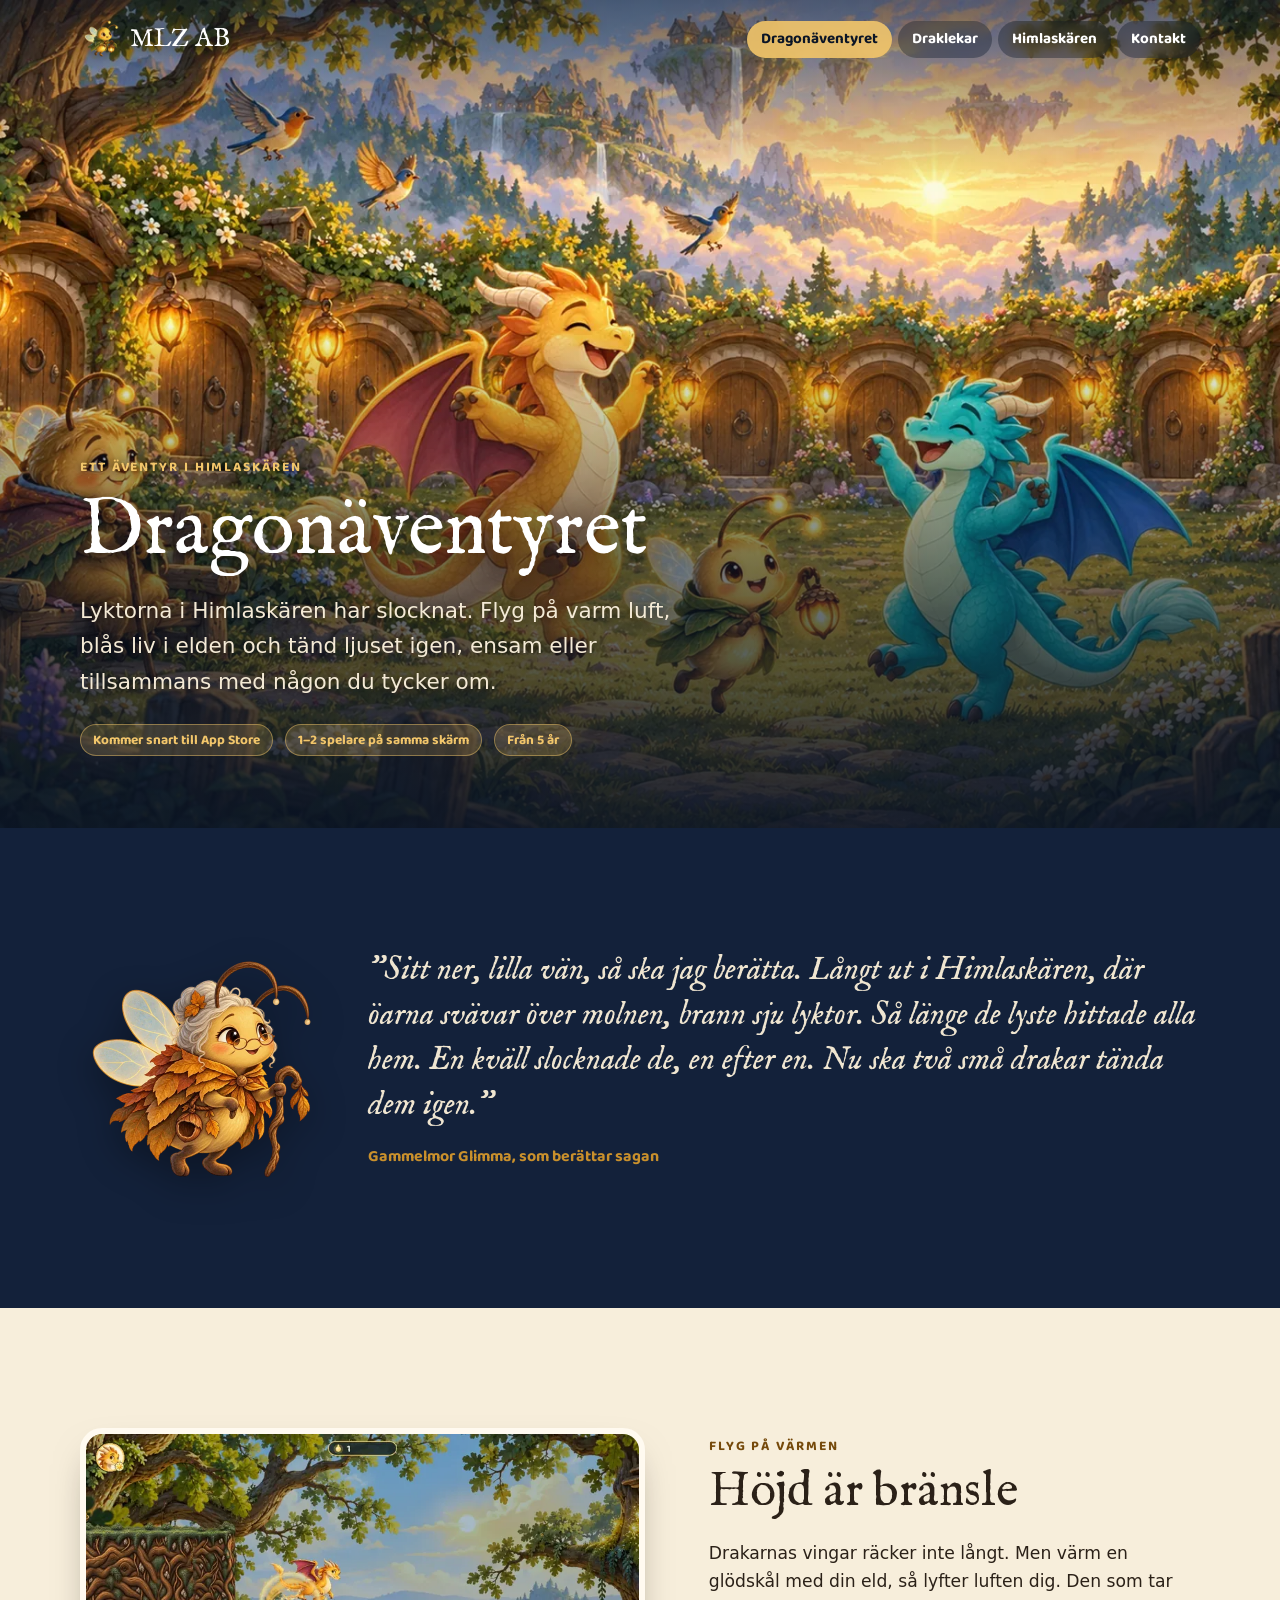
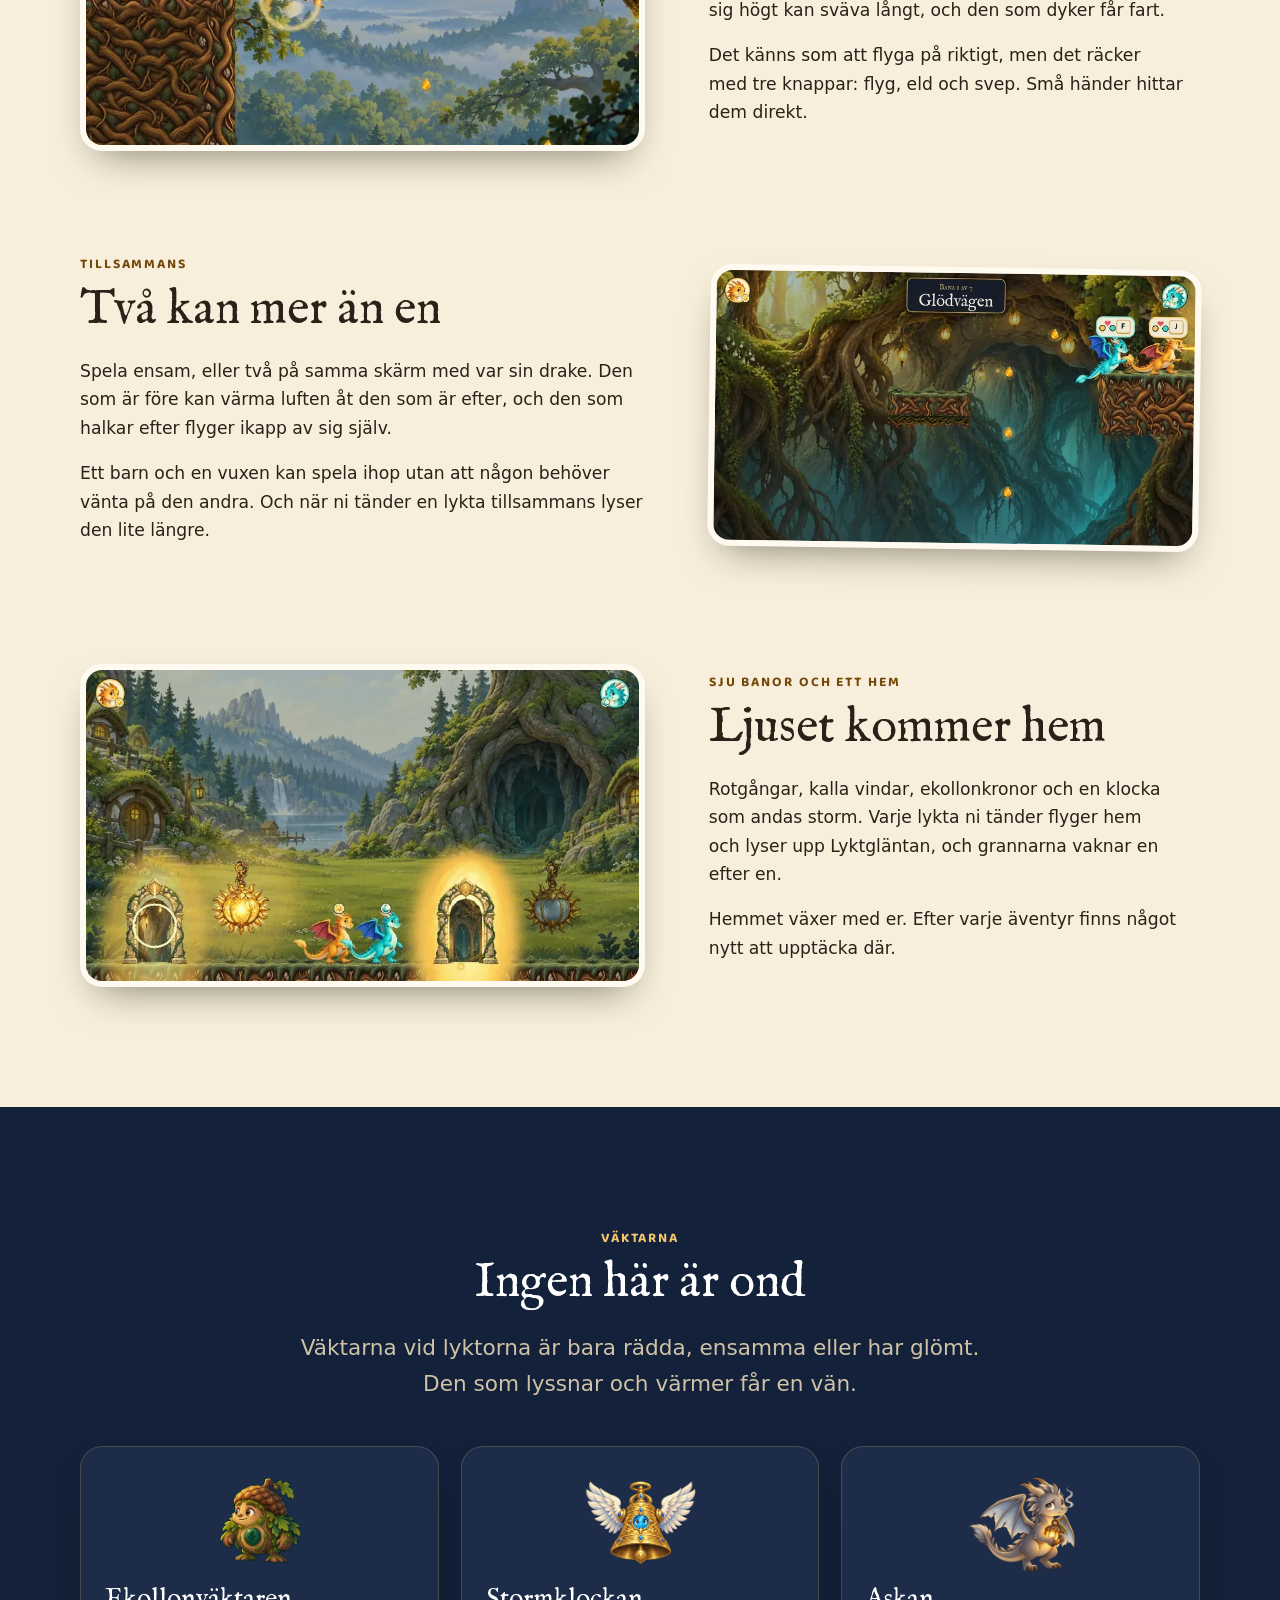
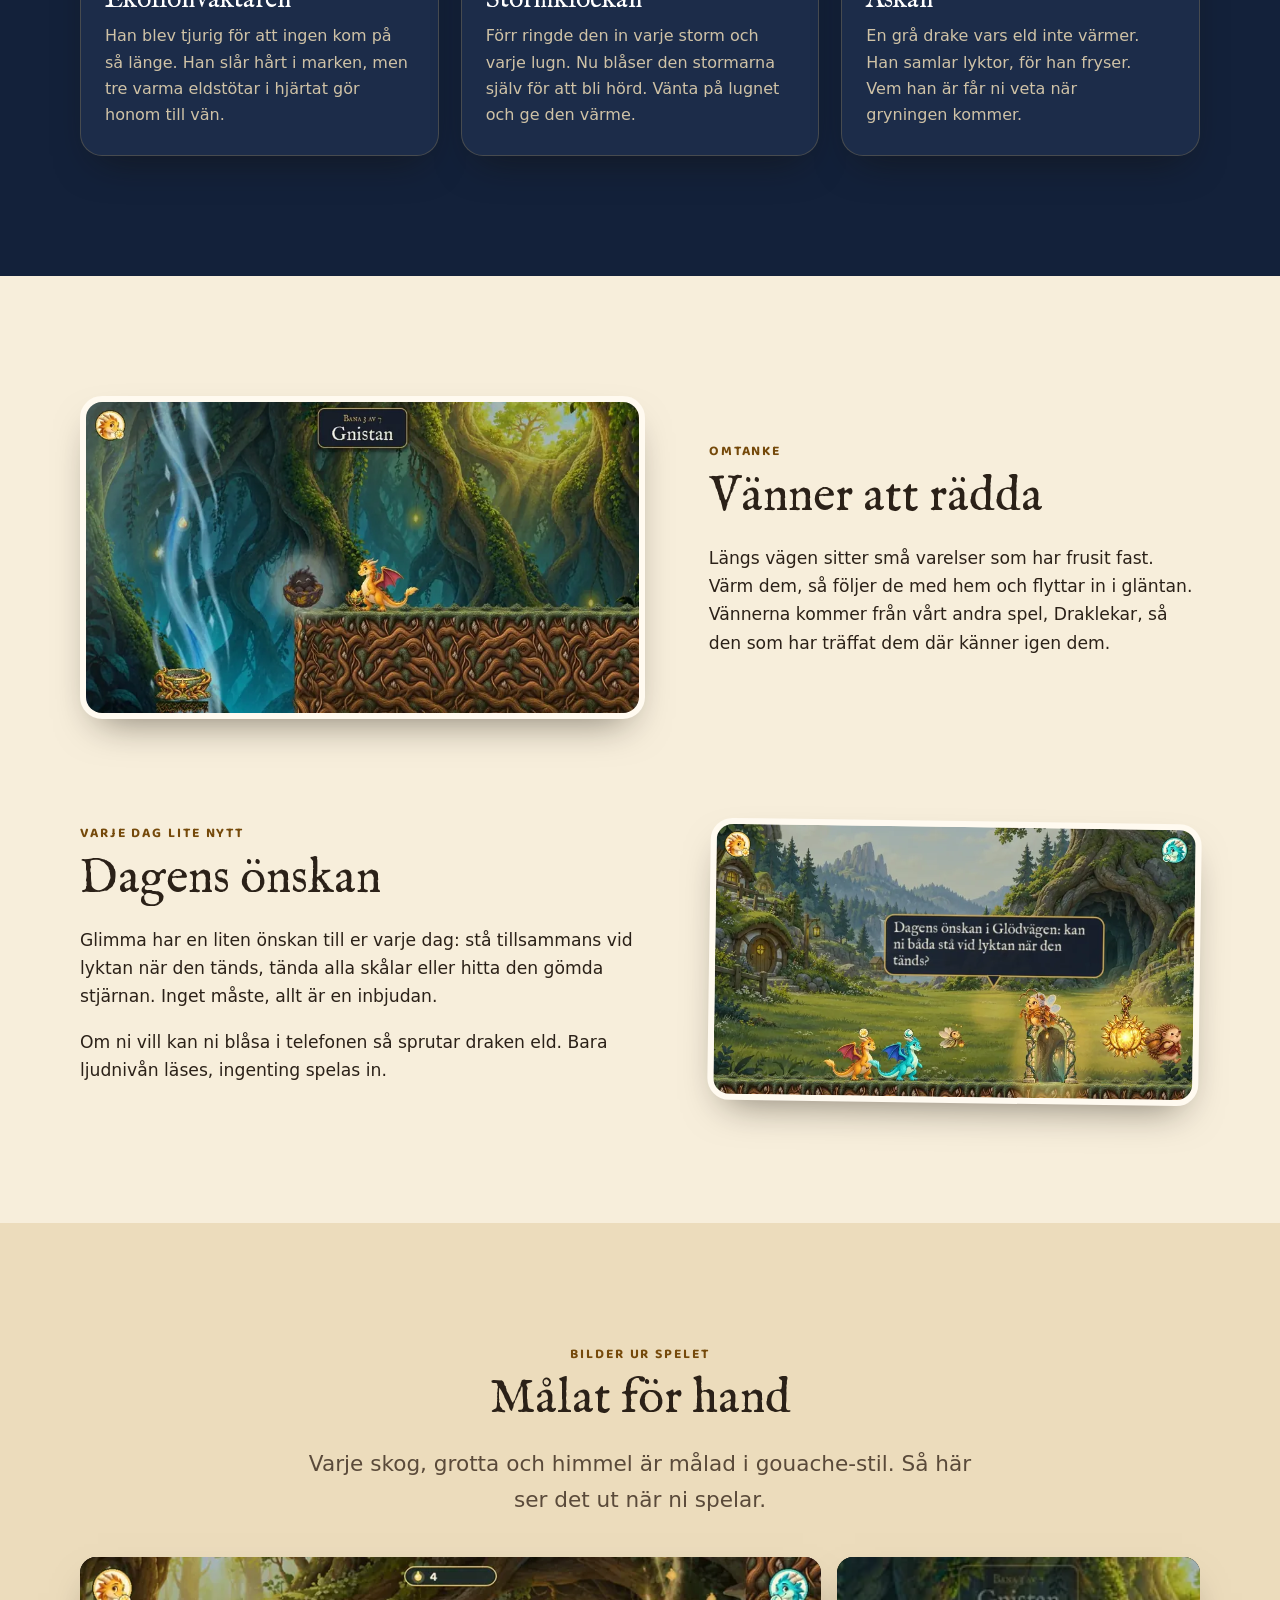
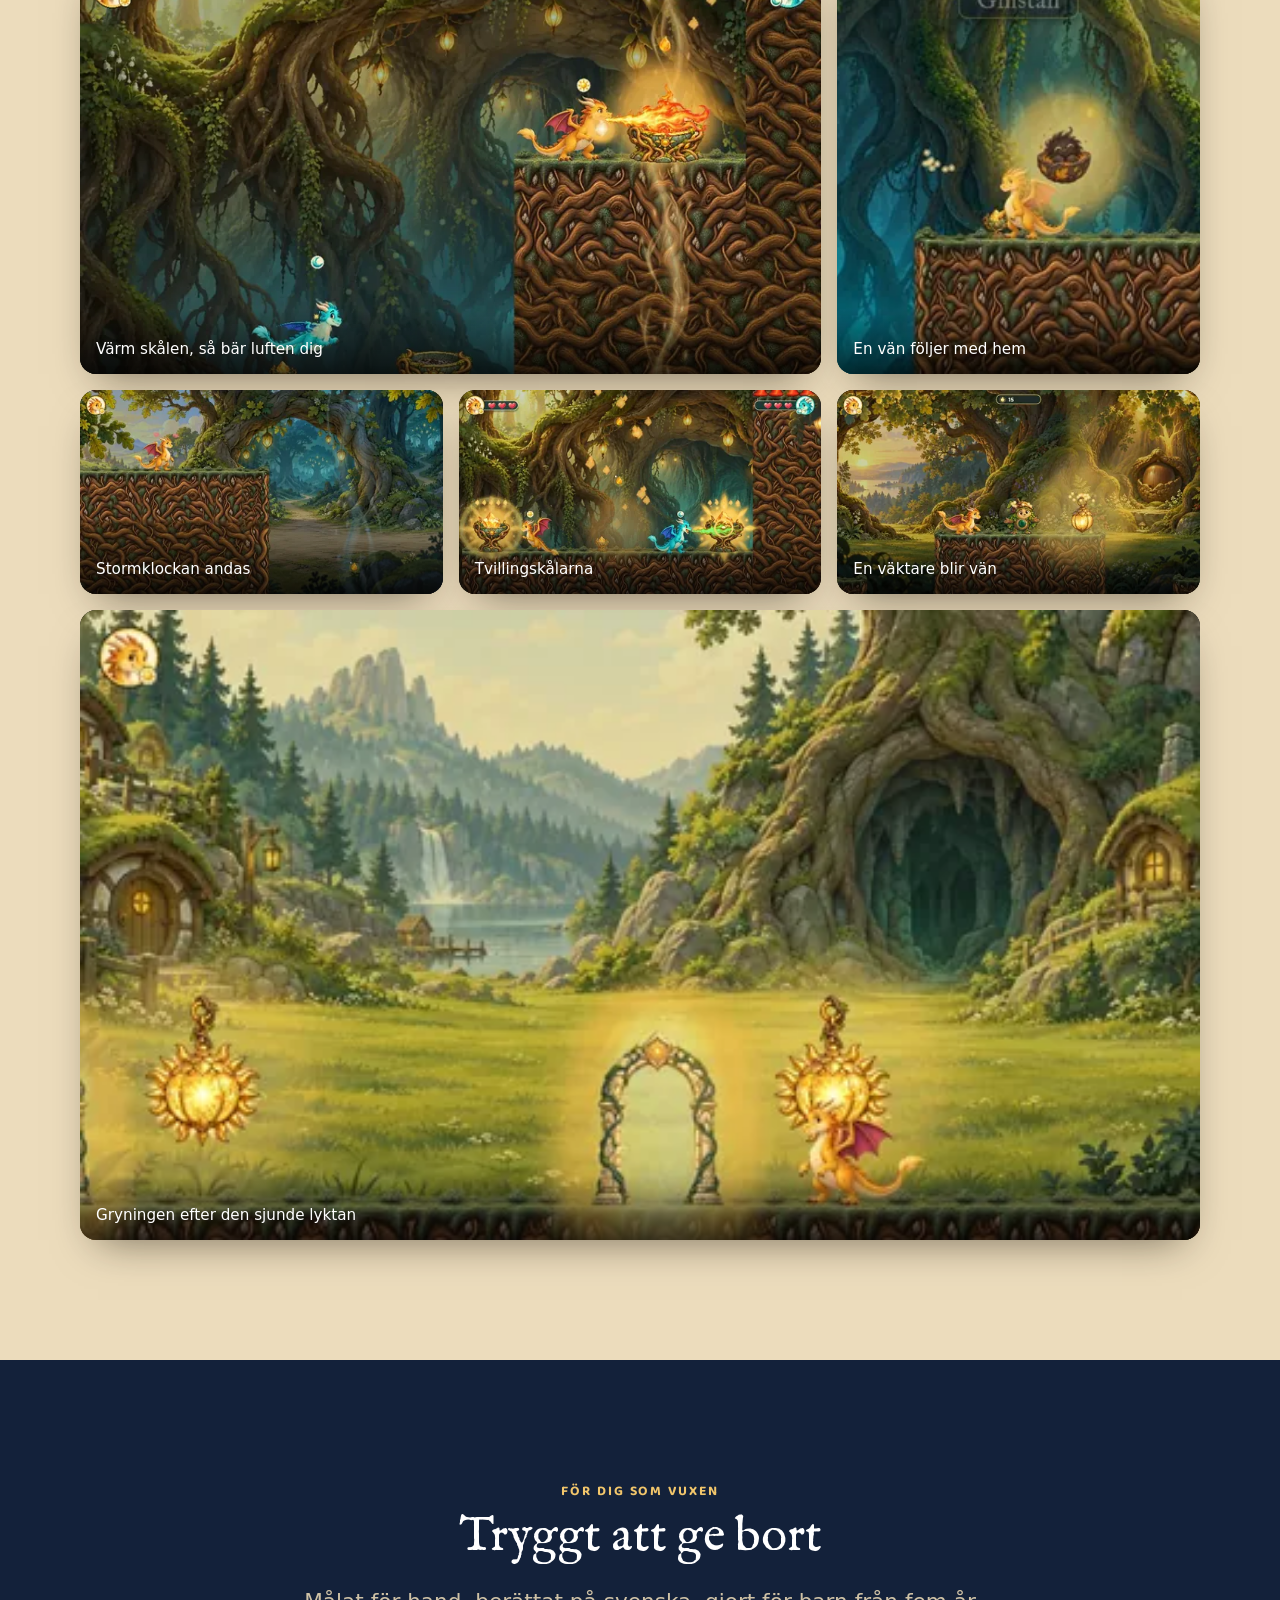
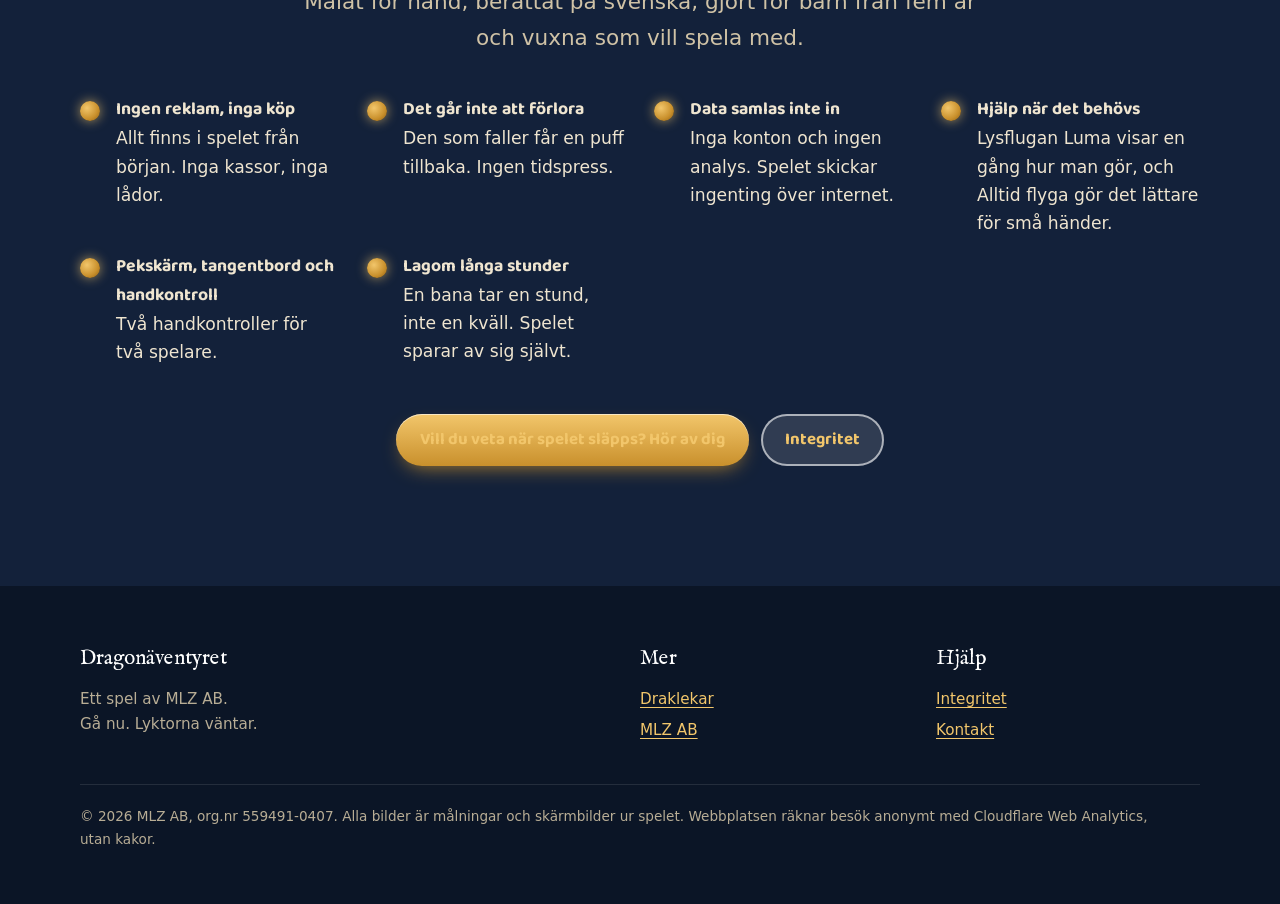
==== dragonaventyret/index.html @ e45d03ad "Ny sida: Himlaskären, världen bakom spelen Glimma berättar skapelsemyten, åtta skär ur fältboken, de" ====
<!doctype html>
<html lang="sv" class="ingen-js">
<head>
  <meta charset="utf-8">
  <meta name="viewport" content="width=device-width, initial-scale=1">
  <title>Dragonäventyret – två drakar tänder sju lyktor · MLZ AB</title>
  <meta name="description" content="Lyktorna i Himlaskären har slocknat. Flyg på varm luft, blås liv i elden och tänd ljuset igen, ensam eller tillsammans med någon du tycker om. Ett handmålat familjeäventyr för barn från fem år.">
  <meta property="og:title" content="Dragonäventyret – två drakar tänder sju lyktor">
  <meta property="og:description" content="Ett handmålat plattformsäventyr för en eller två spelare på samma skärm. Gjort för barn och vuxna att spela tillsammans.">
  <meta property="og:type" content="website">
  <link rel="canonical" href="https://mlz-labs.com/dragonaventyret/">
  <meta property="og:url" content="https://mlz-labs.com/dragonaventyret/">
  <meta property="og:image" content="https://mlz-labs.com/bilder/dela/dragonaventyret.jpg">
  <meta property="og:image:width" content="1200">
  <meta property="og:image:height" content="630">
  <meta property="og:locale" content="sv_SE">
  <meta property="og:site_name" content="MLZ AB">
  <meta name="twitter:card" content="summary_large_image">
  <link rel="preload" href="../typsnitt/IMFellEnglish-Regular.woff2" as="font" type="font/woff2" crossorigin>
  <link rel="preload" as="image" href="../bilder/dragon/lyktglantan-mobil.webp" media="(max-aspect-ratio: 4/3)" fetchpriority="high">
  <link rel="preload" as="image" href="../bilder/dragon/lyktglantan.webp" imagesrcset="../bilder/dragon/lyktglantan-800.webp 800w, ../bilder/dragon/lyktglantan-1200.webp 1200w, ../bilder/dragon/lyktglantan.webp 1600w" imagesizes="100vw" media="(min-aspect-ratio: 4/3)" fetchpriority="high">
  <script type="application/ld+json">{"@context": "https://schema.org", "@type": "VideoGame", "name": "Dragonäventyret", "description": "Lyktorna i Himlaskären har slocknat. Flyg på varm luft, blås liv i elden och tänd ljuset igen, ensam eller tillsammans med någon du tycker om. Ett handmålat familjeäventyr för barn från fem år.", "url": "https://mlz-labs.com/dragonaventyret/", "image": "https://mlz-labs.com/bilder/dela/dragonaventyret.jpg", "inLanguage": "sv", "publisher": {"@type": "Organization", "name": "MLZ AB", "url": "https://mlz-labs.com/"}, "gamePlatform": ["iOS", "macOS", "Windows"], "numberOfPlayers": {"@type": "QuantitativeValue", "minValue": 1, "maxValue": 2}}</script>
  <meta name="theme-color" content="#13213a">
  <link rel="icon" type="image/png" href="../bilder/mlz/favicon.png">
  <link rel="stylesheet" href="../stil.css">
</head>
<body>
<a class="hoppa" href="#innehall">Hoppa till innehållet</a>

<header class="topp">
  <div class="inre">
    <a class="marke" href="../" aria-label="MLZ AB, till startsidan"><img decoding="async" src="../bilder/mlz/luma-liten.webp" alt="" width="96" height="96"> <span>MLZ&nbsp;AB</span></a>
    <nav class="meny" aria-label="Huvudmeny">
      <a href="./" aria-current="page">Dragonäventyret</a>
      <a href="../draklekar/">Draklekar</a>
      <a href="../himlaskaren/">Himlaskären</a>
      <a href="../#kontakt">Kontakt</a>
    </nav>
  </div>
</header>

<main id="innehall">
  <section class="hjalte">
    <picture>
      <source media="(max-aspect-ratio: 4/3)" srcset="../bilder/dragon/lyktglantan-mobil.webp">
      <img class="bakgrund" src="../bilder/dragon/lyktglantan.webp" srcset="../bilder/dragon/lyktglantan-480.webp 480w, ../bilder/dragon/lyktglantan-800.webp 800w, bilder/dragon/lyktglantan-1200.webp 1200w, ../bilder/dragon/lyktglantan.webp 1600w" sizes="100vw" alt="Lyktgläntan i gryningsljus, där drakarna bor" width="1600" height="900" fetchpriority="high">
    </picture>
    <div class="inre">
      <p class="overrubrik">Ett äventyr i Himlaskären</p>
      <h1>Dragonäventyret</h1>
      <p class="ingress">Lyktorna i Himlaskären har slocknat. Flyg på varm luft, blås liv i elden och tänd ljuset igen, ensam eller tillsammans med någon du tycker om.</p>
      <div class="knappar">
        <span class="etikett">Kommer snart till App Store</span>
        <span class="etikett">1–2 spelare på samma skärm</span>
        <span class="etikett">Från 5 år</span>
      </div>
    </div>
  </section>

  <section class="del natt stjarnhimmel">
    <div class="inre citat-rad">
      <img decoding="async" class="syns" src="../bilder/dragon/glimma.webp" alt="Gammelmor Glimma, en gammal lysfluga med sjal och käpp" loading="lazy" width="480" height="480">
      <div class="syns">
        <blockquote class="citat">”Sitt ner, lilla vän, så ska jag berätta. Långt ut i Himlaskären, där öarna svävar över molnen, brann sju lyktor. Så länge de lyste hittade alla hem. En kväll slocknade de, en efter en. Nu ska två små drakar tända dem igen.”</blockquote>
        <p class="signatur">Gammelmor Glimma, som berättar sagan</p>
      </div>
    </div>
  </section>

  <section class="del">
    <div class="inre">
      <div class="par">
        <div class="ram syns"><img decoding="async" src="../bilder/dragon/svepet.webp" srcset="../bilder/dragon/svepet-480.webp 480w, ../bilder/dragon/svepet-800.webp 800w, ../bilder/dragon/svepet.webp 1280w" sizes="(max-width: 860px) 100vw, 590px" alt="Skärmbild: den gula draken svävar över en dimmig skog" loading="lazy" width="1280" height="720"></div>
        <div class="syns">
          <p class="overrubrik">Flyg på värmen</p>
          <h2>Höjd är bränsle</h2>
          <p>Drakarnas vingar räcker inte långt. Men värm en glödskål med din eld, så lyfter luften dig. Den som tar sig högt kan sväva långt, och den som dyker får fart.</p>
          <p>Det känns som att flyga på riktigt, men det räcker med tre knappar: flyg, eld och svep. Små händer hittar dem direkt.</p>
        </div>
      </div>

      <div class="par vand">
        <div class="ram syns"><img decoding="async" src="../bilder/dragon/tillsammans.webp" srcset="../bilder/dragon/tillsammans-480.webp 480w, ../bilder/dragon/tillsammans-800.webp 800w, ../bilder/dragon/tillsammans.webp 1280w" sizes="(max-width: 860px) 100vw, 590px" alt="Skärmbild: två drakar flyger tillsammans mot en lykta i skogen" loading="lazy" width="1280" height="720"></div>
        <div class="syns">
          <p class="overrubrik">Tillsammans</p>
          <h2>Två kan mer än en</h2>
          <p>Spela ensam, eller två på samma skärm med var sin drake. Den som är före kan värma luften åt den som är efter, och den som halkar efter flyger ikapp av sig själv.</p>
          <p>Ett barn och en vuxen kan spela ihop utan att någon behöver vänta på den andra. Och när ni tänder en lykta tillsammans lyser den lite längre.</p>
        </div>
      </div>

      <div class="par">
        <div class="ram syns"><img decoding="async" src="../bilder/dragon/ljuset-hem.webp" srcset="../bilder/dragon/ljuset-hem-480.webp 480w, ../bilder/dragon/ljuset-hem-800.webp 800w, ../bilder/dragon/ljuset-hem.webp 1280w" sizes="(max-width: 860px) 100vw, 590px" alt="Skärmbild: Lyktgläntan där hemma, med tända lyktor och dörrar till nya banor" loading="lazy" width="1280" height="720"></div>
        <div class="syns">
          <p class="overrubrik">Sju banor och ett hem</p>
          <h2>Ljuset kommer hem</h2>
          <p>Rotgångar, kalla vindar, ekollonkronor och en klocka som andas storm. Varje lykta ni tänder flyger hem och lyser upp Lyktgläntan, och grannarna vaknar en efter en.</p>
          <p>Hemmet växer med er. Efter varje äventyr finns något nytt att upptäcka där.</p>
        </div>
      </div>
    </div>
  </section>

  <section class="del natt">
    <div class="inre">
      <div class="smal mitt" style="text-align:center">
        <p class="overrubrik">Väktarna</p>
        <h2>Ingen här är ond</h2>
        <p class="ingress">Väktarna vid lyktorna är bara rädda, ensamma eller har glömt. Den som lyssnar och värmer får en vän.</p>
      </div>
      <div class="kort-rutnat" style="margin-top:44px">
        <div class="kort syns">
          <img decoding="async" class="ikon" src="../bilder/dragon/ekollonvaktaren.webp" alt="" loading="lazy" width="520" height="450">
          <h3>Ekollonväktaren</h3>
          <p>Han blev tjurig för att ingen kom på så länge. Han slår hårt i marken, men tre varma eldstötar i hjärtat gör honom till vän.</p>
        </div>
        <div class="kort syns">
          <img decoding="async" class="ikon" src="../bilder/dragon/stormklockan.webp" alt="" loading="lazy" width="520" height="418">
          <h3>Stormklockan</h3>
          <p>Förr ringde den in varje storm och varje lugn. Nu blåser den stormarna själv för att bli hörd. Vänta på lugnet och ge den värme.</p>
        </div>
        <div class="kort syns">
          <img decoding="async" class="ikon" src="../bilder/dragon/askan.webp" alt="" loading="lazy" width="520" height="520">
          <h3>Askan</h3>
          <p>En grå drake vars eld inte värmer. Han samlar lyktor, för han fryser. Vem han är får ni veta när gryningen kommer.</p>
        </div>
      </div>
    </div>
  </section>

  <section class="del">
    <div class="inre">
      <div class="par">
        <div class="ram syns"><img decoding="async" src="../bilder/dragon/frusen.webp" srcset="../bilder/dragon/frusen-480.webp 480w, ../bilder/dragon/frusen-800.webp 800w, ../bilder/dragon/frusen.webp 1280w" sizes="(max-width: 860px) 100vw, 590px" alt="Skärmbild: en liten vän sitter fastfrusen i en isbubbla bredvid draken" loading="lazy" width="1280" height="720"></div>
        <div class="syns">
          <p class="overrubrik">Omtanke</p>
          <h2>Vänner att rädda</h2>
          <p>Längs vägen sitter små varelser som har frusit fast. Värm dem, så följer de med hem och flyttar in i gläntan. Vännerna kommer från vårt andra spel, Draklekar, så den som har träffat dem där känner igen dem.</p>
        </div>
      </div>
      <div class="par vand">
        <div class="ram syns"><img decoding="async" src="../bilder/dragon/onskan.webp" srcset="../bilder/dragon/onskan-480.webp 480w, ../bilder/dragon/onskan-800.webp 800w, ../bilder/dragon/onskan.webp 1280w" sizes="(max-width: 860px) 100vw, 590px" alt="Skärmbild: Glimma ger dagens önskan i Lyktgläntan" loading="lazy" width="1280" height="720"></div>
        <div class="syns">
          <p class="overrubrik">Varje dag lite nytt</p>
          <h2>Dagens önskan</h2>
          <p>Glimma har en liten önskan till er varje dag: stå tillsammans vid lyktan när den tänds, tända alla skålar eller hitta den gömda stjärnan. Inget måste, allt är en inbjudan.</p>
          <p>Om ni vill kan ni blåsa i telefonen så sprutar draken eld. Bara ljudnivån läses, ingenting spelas in.</p>
        </div>
      </div>
    </div>
  </section>

  <section class="del morkpergament">
    <div class="inre">
      <div class="smal mitt" style="text-align:center">
        <p class="overrubrik">Bilder ur spelet</p>
        <h2>Målat för hand</h2>
        <p class="ingress">Varje skog, grotta och himmel är målad i gouache-stil. Så här ser det ut när ni spelar.</p>
      </div>
      <div class="galleri" style="margin-top:40px">
        <figure class="g8 syns"><img decoding="async" src="../bilder/dragon/gnistor.webp" srcset="../bilder/dragon/gnistor-480.webp 480w, ../bilder/dragon/gnistor-800.webp 800w, ../bilder/dragon/gnistor.webp 1280w" sizes="(max-width: 860px) 100vw, 740px" alt="Den gula draken värmer en glödskål så att varm luft stiger" loading="lazy" width="1280" height="720"><figcaption>Värm skålen, så bär luften dig</figcaption></figure>
        <figure class="g4 syns"><img decoding="async" src="../bilder/dragon/foljer-med.webp" srcset="../bilder/dragon/foljer-med-480.webp 480w, ../bilder/dragon/foljer-med-800.webp 800w, ../bilder/dragon/foljer-med.webp 1280w" sizes="(max-width: 860px) 100vw, 365px" alt="En räddad vän följer med draken hem" loading="lazy" width="1280" height="720"><figcaption>En vän följer med hem</figcaption></figure>
        <figure class="g4 syns"><img decoding="async" src="../bilder/dragon/storm-andas.webp" srcset="../bilder/dragon/storm-andas-480.webp 480w, ../bilder/dragon/storm-andas-800.webp 800w, ../bilder/dragon/storm-andas.webp 1280w" sizes="(max-width: 860px) 100vw, 365px" alt="Stormklockans klippa" loading="lazy" width="1280" height="720"><figcaption>Stormklockan andas</figcaption></figure>
        <figure class="g4 syns"><img decoding="async" src="../bilder/dragon/tvillingskalarna.webp" srcset="../bilder/dragon/tvillingskalarna-480.webp 480w, ../bilder/dragon/tvillingskalarna-800.webp 800w, ../bilder/dragon/tvillingskalarna.webp 1280w" sizes="(max-width: 860px) 100vw, 365px" alt="Två drakar vid två glödskålar" loading="lazy" width="1280" height="720"><figcaption>Tvillingskålarna</figcaption></figure>
        <figure class="g4 syns"><img decoding="async" src="../bilder/dragon/ekollon-van.webp" srcset="../bilder/dragon/ekollon-van-480.webp 480w, ../bilder/dragon/ekollon-van-800.webp 800w, ../bilder/dragon/ekollon-van.webp 1280w" sizes="(max-width: 860px) 100vw, 365px" alt="Ekollonväktaren har blivit en vän" loading="lazy" width="1280" height="720"><figcaption>En väktare blir vän</figcaption></figure>
        <figure class="g12 syns"><img decoding="async" src="../bilder/dragon/gryningen.webp" srcset="../bilder/dragon/gryningen-480.webp 480w, ../bilder/dragon/gryningen-800.webp 800w, ../bilder/dragon/gryningen.webp 1280w" sizes="(max-width: 860px) 100vw, 365px" alt="Gryningen i Lyktgläntan efter den sjunde lyktan" loading="lazy" width="1280" height="720"><figcaption>Gryningen efter den sjunde lyktan</figcaption></figure>
      </div>
    </div>
  </section>

  <section class="del natt stjarnhimmel">
    <div class="inre">
      <div class="smal mitt" style="text-align:center">
        <p class="overrubrik">För dig som vuxen</p>
        <h2>Tryggt att ge bort</h2>
        <p class="ingress">Målat för hand, berättat på svenska, gjort för barn från fem år och vuxna som vill spela med.</p>
      </div>
      <ul class="loften" style="margin-top:40px">
        <li><strong>Ingen reklam, inga köp</strong>Allt finns i spelet från början. Inga kassor, inga lådor.</li>
        <li><strong>Det går inte att förlora</strong>Den som faller får en puff tillbaka. Ingen tidspress.</li>
        <li><strong>Data samlas inte in</strong>Inga konton och ingen analys. Spelet skickar ingenting över internet.</li>
        <li><strong>Hjälp när det behövs</strong>Lysflugan Luma visar en gång hur man gör, och Alltid flyga gör det lättare för små händer.</li>
        <li><strong>Pekskärm, tangentbord och handkontroll</strong>Två handkontroller för två spelare.</li>
        <li><strong>Lagom långa stunder</strong>En bana tar en stund, inte en kväll. Spelet sparar av sig självt.</li>
      </ul>
      <div class="knappar" style="justify-content:center; margin-top:48px">
        <a class="knapp" href="../#kontakt">Vill du veta när spelet släpps? Hör av dig</a>
        <a class="knapp ihalig" href="integritet.html">Integritet</a>
      </div>
    </div>
  </section>
</main>

<footer class="fot">
  <div class="inre">
    <div>
      <p class="fot-rubrik">Dragonäventyret</p>
      <p>Ett spel av MLZ AB.<br>Gå nu. Lyktorna väntar.</p>
    </div>
    <div>
      <p class="fot-rubrik">Mer</p>
      <ul>
        <li><a href="../draklekar/">Draklekar</a></li>
        <li><a href="../">MLZ AB</a></li>
      </ul>
    </div>
    <div>
      <p class="fot-rubrik">Hjälp</p>
      <ul>
        <li><a href="integritet.html">Integritet</a></li>
        <li><a href="mailto:contact@mlz-labs.com">Kontakt</a></li>
      </ul>
    </div>
    <p class="liten">© 2026 MLZ AB, org.nr 559491-0407. Alla bilder är målningar och skärmbilder ur spelet. Webbplatsen räknar besök anonymt med Cloudflare Web Analytics, utan kakor.</p>
  </div>
</footer>

<script src="../syns.js"></script>
<!-- Cloudflare Web Analytics: räknar besök anonymt, utan kakor -->
<script type="module" src="https://static.cloudflareinsights.com/beacon.min.js" data-cf-beacon='{"token": "9c8eac4a6fa944ed99d2a3144f2672da"}'></script>
</body>
</html>
---- stil.css ----
/* MLZ AB – gemensam stil för företagssidan och spelsidorna.
   Färgerna är hämtade ur spelens målningar: natthimmel, pergament, glöd och guld. */

@font-face {
  font-family: "IM Fell English";
  src: url("typsnitt/IMFellEnglish-Regular.woff2") format("woff2");
  font-weight: 400;
  font-style: normal;
  font-display: swap;
}
@font-face {
  font-family: "IM Fell English";
  src: url("typsnitt/IMFellEnglish-Italic.woff2") format("woff2");
  font-weight: 400;
  font-style: italic;
  font-display: swap;
}
@font-face {
  font-family: "Baloo 2";
  src: url("typsnitt/Baloo2-Bold.woff2") format("woff2");
  font-weight: 700;
  font-display: swap;
}

:root {
  --natt: #13213a;
  --natt-djup: #0b1526;
  --pergament: #f7eedb;
  --pergament-mork: #ecdcbc;
  --black: #2b2118;
  --black-mjuk: #5a4a3a;
  --guld: #c9902c;
  --guld-ljus: #f2c66b;
  --guld-mork: #75490a;
  --glod: #e06b2f;
  --turkos: #2aa59a;
  --lov: #5f8a3a;
  --rund: 22px;
  --skugga: 0 18px 40px -18px rgba(20, 14, 6, 0.55);
  --bredd: 1120px;
  --rubrik: "IM Fell English", "Iowan Old Style", "Palatino Linotype", Georgia, serif;
  --knapp: "Baloo 2", ui-rounded, "Avenir Next", system-ui, sans-serif;
  --brod: system-ui, -apple-system, "Segoe UI", Roboto, "Helvetica Neue", sans-serif;
}

* { box-sizing: border-box; }
html { scroll-behavior: smooth; -webkit-text-size-adjust: 100%; }
body {
  margin: 0;
  background: var(--pergament);
  color: var(--black);
  font-family: var(--brod);
  font-size: 1.075rem;
  line-height: 1.65;
  overflow-x: hidden;
}
img { max-width: 100%; height: auto; display: block; }
a { color: #8a4d12; text-underline-offset: 3px; }
a:hover { color: var(--glod); }
h1, h2, h3 { font-family: var(--rubrik); font-weight: 400; line-height: 1.12; margin: 0 0 0.4em; text-wrap: balance; }
h1 { font-size: clamp(2.6rem, 7vw, 5rem); }
h2 { font-size: clamp(2rem, 4.4vw, 3rem); }
h3 { font-size: clamp(1.35rem, 2.4vw, 1.7rem); }
p { margin: 0 0 1em; text-wrap: pretty; }
.inre { width: min(var(--bredd), 100% - 32px); margin-inline: auto; }
.smal { max-width: 680px; }
.mitt { text-align: center; margin-inline: auto; }
.overrubrik {
  font-family: var(--knapp); font-weight: 700; font-size: 0.85rem;
  letter-spacing: 0.14em; text-transform: uppercase; color: var(--guld-mork);
  margin-bottom: 0.6em;
}
.ingress { font-size: clamp(1.15rem, 2vw, 1.35rem); color: var(--black-mjuk); }

/* ---------- Toppfält ---------- */
.topp {
  position: absolute; inset: 0 0 auto 0; z-index: 10;
  padding: 18px 0;
}
.topp .inre { display: flex; align-items: center; justify-content: space-between; gap: 16px; }
.marke {
  font-family: var(--rubrik); font-size: 1.6rem; color: #fff; text-decoration: none;
  text-shadow: 0 2px 10px rgba(0,0,0,0.5); display: flex; align-items: center; gap: 10px;
}
.marke img { width: 40px; height: 40px; filter: drop-shadow(0 2px 6px rgba(0,0,0,0.4)); }
.marke:hover { color: var(--guld-ljus); }
.meny { display: flex; gap: 6px; flex-wrap: wrap; justify-content: flex-end; }
.meny a {
  font-family: var(--knapp); font-weight: 700; color: #fff; text-decoration: none;
  padding: 6px 14px; border-radius: 999px; background: rgba(11, 21, 38, 0.35);
  backdrop-filter: blur(6px); -webkit-backdrop-filter: blur(6px); font-size: 0.95rem;
}
.meny a:hover, .meny a[aria-current] { background: rgba(242, 198, 107, 0.9); color: var(--natt-djup); }

/* ---------- Hjältebild ---------- */
.hjalte {
  position: relative; min-height: min(92vh, 900px); display: flex; align-items: flex-end;
  color: #fff; overflow: hidden; background: var(--natt);
}
.hjalte .bakgrund {
  position: absolute; inset: 0; width: 100%; height: 100%; object-fit: cover;
  animation: andas 26s ease-in-out infinite alternate;
}
.hjalte::after {
  content: ""; position: absolute; inset: 0;
  background:
    linear-gradient(180deg, rgba(11,21,38,0.55) 0%, rgba(11,21,38,0) 22%),
    linear-gradient(0deg, rgba(11,21,38,0.92) 0%, rgba(11,21,38,0.55) 32%, rgba(11,21,38,0) 62%);
}
.hjalte .inre { position: relative; z-index: 2; padding: 120px 0 clamp(48px, 8vh, 96px); }
.hjalte h1 { text-shadow: 0 4px 24px rgba(0,0,0,0.5); margin-bottom: 0.2em; }
.hjalte .ingress { color: #f4ead6; max-width: 620px; text-shadow: 0 2px 12px rgba(0,0,0,0.6); }
.hjalte .overrubrik { color: var(--guld-ljus); }
@keyframes andas { from { transform: scale(1.02); } to { transform: scale(1.08) translateY(-1%); } }

.drakpar {
  position: absolute; z-index: 3; right: max(16px, calc(50% - 600px)); bottom: 6%;
  display: flex; align-items: flex-end; pointer-events: none;
}
.drakpar img { width: clamp(120px, 17vw, 240px); filter: drop-shadow(0 12px 18px rgba(0,0,0,0.45)); }
.drakpar img:first-child { animation: sväva 4.2s ease-in-out infinite; }
.drakpar img:last-child { margin-left: -24px; animation: sväva 4.8s ease-in-out -1.5s infinite; }
@keyframes sväva { 0%,100% { transform: translateY(0) rotate(-1deg); } 50% { transform: translateY(-14px) rotate(1.5deg); } }

/* ---------- Knappar ---------- */
.knappar { display: flex; flex-wrap: wrap; gap: 12px; margin-top: 1.4em; }
.knapp {
  display: inline-flex; align-items: center; gap: 8px;
  font-family: var(--knapp); font-weight: 700; font-size: 1.05rem;
  padding: 12px 24px; border-radius: 999px; text-decoration: none;
  background: linear-gradient(180deg, var(--guld-ljus), var(--guld));
  color: var(--natt-djup); box-shadow: 0 8px 20px -8px rgba(201,144,44,0.9), inset 0 1px 0 rgba(255,255,255,0.6);
  transition: transform .15s ease, box-shadow .15s ease;
}
.knapp:hover { transform: translateY(-2px); color: var(--natt-djup); }
.knapp.ihalig { background: rgba(255,255,255,0.12); color: #fff; box-shadow: inset 0 0 0 2px rgba(255,255,255,0.6); }
.knapp.ihalig:hover { background: rgba(255,255,255,0.22); color: #fff; }
.etikett {
  display: inline-block; font-family: var(--knapp); font-weight: 700; font-size: 0.85rem;
  padding: 4px 12px; border-radius: 999px; background: rgba(242,198,107,0.18);
  color: var(--guld-ljus); border: 1px solid rgba(242,198,107,0.45);
}

/* ---------- Sektioner ---------- */
.del { padding: clamp(64px, 10vw, 120px) 0; }
.del.natt { background: var(--natt); color: #efe5d0; }
.del.natt h2, .del.natt h3 { color: #fff; }
.del.natt .ingress { color: #cfc2a6; }
.del.natt .overrubrik { color: var(--guld-ljus); }
.del.natt a { color: var(--guld-ljus); }
.del.morkpergament { background: var(--pergament-mork); }
.stjarnhimmel {
  background:
    radial-gradient(1200px 500px at 20% -10%, rgba(42,165,154,0.18), transparent 60%),
    radial-gradient(900px 500px at 90% 110%, rgba(224,107,47,0.18), transparent 60%),
    var(--natt);
}

/* Två kolumner: bild och text */
.par { display: grid; grid-template-columns: 1.15fr 1fr; gap: clamp(28px, 5vw, 64px); align-items: center; }
.par + .par { margin-top: clamp(56px, 8vw, 104px); }
.par.vand > :first-child { order: 2; }
.ram {
  border-radius: var(--rund); overflow: hidden; box-shadow: var(--skugga);
  border: 6px solid #fffaf0; background: #fffaf0; transform: rotate(-0.8deg);
}
.par.vand .ram { transform: rotate(0.8deg); }
.ram img { width: 100%; }
.del.natt .ram { border-color: #26344f; background: #26344f; }

/* Kort */
.kort-rutnat { display: grid; grid-template-columns: repeat(auto-fit, minmax(240px, 1fr)); gap: 22px; }
.kort {
  background: #fffaf0; border-radius: var(--rund); padding: 26px 24px; box-shadow: var(--skugga);
  border: 1px solid rgba(201,144,44,0.25);
}
.kort img.ikon { width: 112px; height: 112px; object-fit: contain; margin: -8px auto 8px; }
.kort h3 { margin-bottom: 0.3em; }
.kort p { margin: 0; color: var(--black-mjuk); font-size: 1rem; }
.del.natt .kort { background: #1c2c49; border-color: rgba(242,198,107,0.2); }
.del.natt .kort p { color: #cfc2a6; }

/* Galleri */
.galleri { display: grid; grid-template-columns: repeat(12, 1fr); gap: 16px; }
.galleri figure { margin: 0; border-radius: 16px; overflow: hidden; box-shadow: var(--skugga); background: #000; position: relative; }
.galleri figure img { width: 100%; height: 100%; object-fit: cover; transition: transform .6s ease; }
.galleri figure:hover img { transform: scale(1.04); }
.galleri figcaption {
  position: absolute; left: 0; right: 0; bottom: 0; padding: 28px 16px 12px; font-size: 0.95rem;
  color: #fff; background: linear-gradient(0deg, rgba(0,0,0,0.7), transparent);
}
.g6 { grid-column: span 6; } .g4 { grid-column: span 4; } .g8 { grid-column: span 8; } .g12 { grid-column: span 12; }

/* Citat */
.citat {
  font-family: var(--rubrik); font-style: italic; font-size: clamp(1.4rem, 3vw, 2rem); line-height: 1.4;
  margin: 0; color: inherit;
}
.citat-rad { display: grid; grid-template-columns: auto 1fr; gap: clamp(20px, 4vw, 48px); align-items: center; }
.citat-rad img { width: clamp(140px, 20vw, 240px); filter: drop-shadow(0 12px 18px rgba(0,0,0,0.35)); }
.signatur { font-family: var(--knapp); font-weight: 700; color: var(--guld); margin-top: 1em; font-style: normal; font-size: 1rem; }

/* Löften till föräldrar */
.loften { list-style: none; padding: 0; margin: 0; display: grid; grid-template-columns: repeat(auto-fit, minmax(220px, 1fr)); gap: 14px 28px; }
.loften li { padding-left: 36px; position: relative; }
.loften li::before {
  content: ""; position: absolute; left: 0; top: 0.35em; width: 20px; height: 20px; border-radius: 50%;
  background: radial-gradient(circle at 35% 35%, var(--guld-ljus), var(--guld) 60%, #8a5a12);
  box-shadow: 0 0 12px rgba(242,198,107,0.7);
}
.loften strong { display: block; font-family: var(--knapp); font-size: 1.1rem; }

/* Spelkort på startsidan */
.spel-par { display: grid; grid-template-columns: 1fr 1fr; gap: 28px; }
.spelkort {
  position: relative; display: flex; flex-direction: column; justify-content: flex-end; min-height: 520px;
  border-radius: 28px; overflow: hidden; color: #fff; text-decoration: none; box-shadow: var(--skugga);
  isolation: isolate;
}
.spelkort > img.bakgrund { position: absolute; inset: 0; width: 100%; height: 100%; object-fit: cover; z-index: -2; transition: transform .8s ease; }
.spelkort::before { content: ""; position: absolute; inset: 0; z-index: -1; background: linear-gradient(0deg, rgba(11,21,38,0.95) 0%, rgba(11,21,38,0.4) 45%, rgba(11,21,38,0) 70%); }
.spelkort:hover > img.bakgrund { transform: scale(1.05); }
.spelkort .text { padding: 28px; }
.spelkort h3 { font-size: clamp(1.9rem, 3.4vw, 2.6rem); color: #fff; }
.spelkort p { color: #e9dec6; margin-bottom: 1em; }
.spelkort .figur { position: absolute; top: 22px; right: 22px; width: 34%; max-width: 190px; filter: drop-shadow(0 10px 16px rgba(0,0,0,0.45)); animation: sväva 5s ease-in-out infinite; }
.spelkort:hover { color: #fff; }
.spelkort .las { font-family: var(--knapp); font-weight: 700; color: var(--guld-ljus); }

/* Draklekar: lekar med ikon */
.lekar { display: grid; grid-template-columns: repeat(auto-fill, minmax(160px, 1fr)); gap: 16px; }
.lek { background: #fffaf0; border-radius: 20px; padding: 16px 12px 18px; text-align: center; box-shadow: 0 10px 24px -16px rgba(20,14,6,0.6); }
.lek img { width: 96px; height: 96px; object-fit: contain; margin: 0 auto 8px; transition: transform .3s ease; }
.lek:hover img { transform: scale(1.1) rotate(-3deg); }
.lek strong { display: block; font-family: var(--knapp); font-size: 1.05rem; }
.lek span { font-size: 0.9rem; color: var(--black-mjuk); line-height: 1.4; display: block; margin-top: 2px; }

/* Telefonramar för stående skärmbilder */
.telefoner { display: flex; justify-content: center; gap: clamp(14px, 3vw, 32px); flex-wrap: wrap; }
.telefon {
  width: clamp(200px, 24vw, 270px); aspect-ratio: 9 / 16; border-radius: 34px; overflow: hidden;
  border: 9px solid #1a1a1f; background: #1a1a1f; box-shadow: var(--skugga);
}
.telefon:nth-child(2) { transform: translateY(-28px); }
.telefon img { width: 100%; height: 100%; object-fit: cover; }
.telefon-text { text-align: center; margin-top: 12px; font-size: 0.95rem; color: var(--black-mjuk); }

/* Fot */
.fot { background: var(--natt-djup); color: #b8ad95; padding: 56px 0 40px; font-size: 0.95rem; }
.fot .inre { display: grid; grid-template-columns: 2fr 1fr 1fr; gap: 32px; }
.fot .fot-rubrik { font-family: var(--rubrik); font-weight: 400; color: #fff; font-size: 1.3rem; margin: 0 0 0.5em; }
.fot a { color: var(--guld-ljus); }
.fot ul { list-style: none; margin: 0; padding: 0; }
.fot li { margin-bottom: 6px; }
.fot .liten { grid-column: 1 / -1; border-top: 1px solid rgba(255,255,255,0.1); padding-top: 20px; font-size: 0.85rem; }

/* Textsida (integritet) */
.textsida { padding: 140px 0 80px; }
.textsida h1 { font-size: clamp(2.2rem, 5vw, 3.2rem); }
.textsida h2 { font-size: 1.6rem; margin-top: 1.6em; }
.textsida .topp .marke, .textsida .topp .meny a { text-shadow: none; }
.ljus-topp { background: var(--natt); position: absolute; inset: 0 0 auto 0; height: 84px; }

/* Synas vid skroll */
.syns { opacity: 0; transform: translateY(24px); transition: opacity .8s ease, transform .8s ease; }
.syns.inne { opacity: 1; transform: none; }
.ingen-js .syns { opacity: 1; transform: none; }

@media (prefers-reduced-motion: reduce) {
  *, *::before, *::after { animation: none !important; transition: none !important; }
  .syns { opacity: 1; transform: none; }
}

@media (max-width: 860px) {
  .par, .spel-par, .citat-rad { grid-template-columns: 1fr; }
  .par.vand > :first-child { order: 0; }
  .citat-rad img { margin: 0 auto; }
  .g6, .g4, .g8 { grid-column: span 12; }
  .fot .inre { grid-template-columns: 1fr; }
  .spelkort { min-height: 440px; }
  .drakpar { right: 8px; bottom: auto; top: 96px; }
  .drakpar { display: none; }
  .telefon:nth-child(2) { transform: none; }
  .meny a { padding: 5px 10px; font-size: 0.85rem; }
  .marke span { display: none; }
}
@media (max-width: 520px) {
  .telefon { width: calc(50% - 10px); border-width: 6px; border-radius: 24px; }
  .telefon:nth-child(3) { display: none; }
}

/* Två telefoner bredvid text */
.par-telefoner { flex-wrap: nowrap; }
.par-telefoner .telefon { width: min(46%, 240px); }
@media (max-width: 520px) { .par-telefoner .telefon { width: calc(50% - 10px); } .par-telefoner .telefon { transform: none !important; } }

/* Tillgänglighet */
.hoppa {
  position: absolute; left: 16px; top: -60px; z-index: 50; padding: 10px 16px; border-radius: 999px;
  background: var(--guld-ljus); color: var(--natt-djup); font-family: var(--knapp); font-weight: 700; text-decoration: none;
}
.hoppa:focus { top: 12px; }
a:focus-visible, .knapp:focus-visible { outline: 3px solid var(--guld-ljus); outline-offset: 3px; border-radius: 8px; }
.spelkort:focus-visible { outline: 4px solid var(--guld-ljus); outline-offset: 4px; }
.hjalte .overrubrik { text-shadow: 0 1px 8px rgba(0,0,0,0.7); }

/* Himlaskären: världssidan */
.ordsprak { display: grid; grid-template-columns: repeat(3, 1fr); gap: 20px; }
.ordsprak p {
  margin: 0; padding: 28px 22px; text-align: center; border-radius: var(--rund);
  font-family: var(--rubrik); font-style: italic; font-size: clamp(1.3rem, 2.4vw, 1.7rem); line-height: 1.3;
  background: var(--natt); color: var(--guld-ljus); box-shadow: var(--skugga);
}
.platser { display: grid; grid-template-columns: repeat(auto-fill, minmax(250px, 1fr)); gap: 24px; }
.plats { background: #fffaf0; border-radius: var(--rund); overflow: hidden; box-shadow: var(--skugga); border: 1px solid rgba(201,144,44,0.25); }
.plats img { width: 100%; aspect-ratio: 3 / 2; object-fit: cover; transition: transform .6s ease; }
.plats:hover img { transform: scale(1.04); }
.plats > div { padding: 18px 20px 22px; }
.plats .var { font-family: var(--knapp); font-weight: 700; font-size: 0.8rem; letter-spacing: 0.12em; text-transform: uppercase; color: var(--guld-mork); margin: 0 0 2px; }
.plats h3 { margin-bottom: 0.25em; }
.plats p:last-child { margin: 0; color: var(--black-mjuk); font-size: 1rem; }
.fragor { list-style: none; margin: 0; padding: 0; }
.fragor li {
  font-family: var(--rubrik); font-size: clamp(1.25rem, 2.4vw, 1.6rem); line-height: 1.35; text-align: center;
  padding: 16px 0; border-bottom: 1px solid rgba(201,144,44,0.35);
}
.fragor li:last-child { border-bottom: 0; }
.varldslank { text-align: center; margin-top: 36px; }
@media (max-width: 860px) { .ordsprak { grid-template-columns: 1fr; } }
@media (max-width: 520px) { .meny { gap: 4px; flex-wrap: nowrap; } .meny a { padding: 5px 8px; font-size: 0.78rem; } .meny a[href$="#kontakt"] { display: none; } .topp .inre { gap: 8px; } }
.marke { flex-shrink: 0; }
@media (max-width: 359px) { .meny a { padding: 4px 6px; font-size: 0.7rem; } }
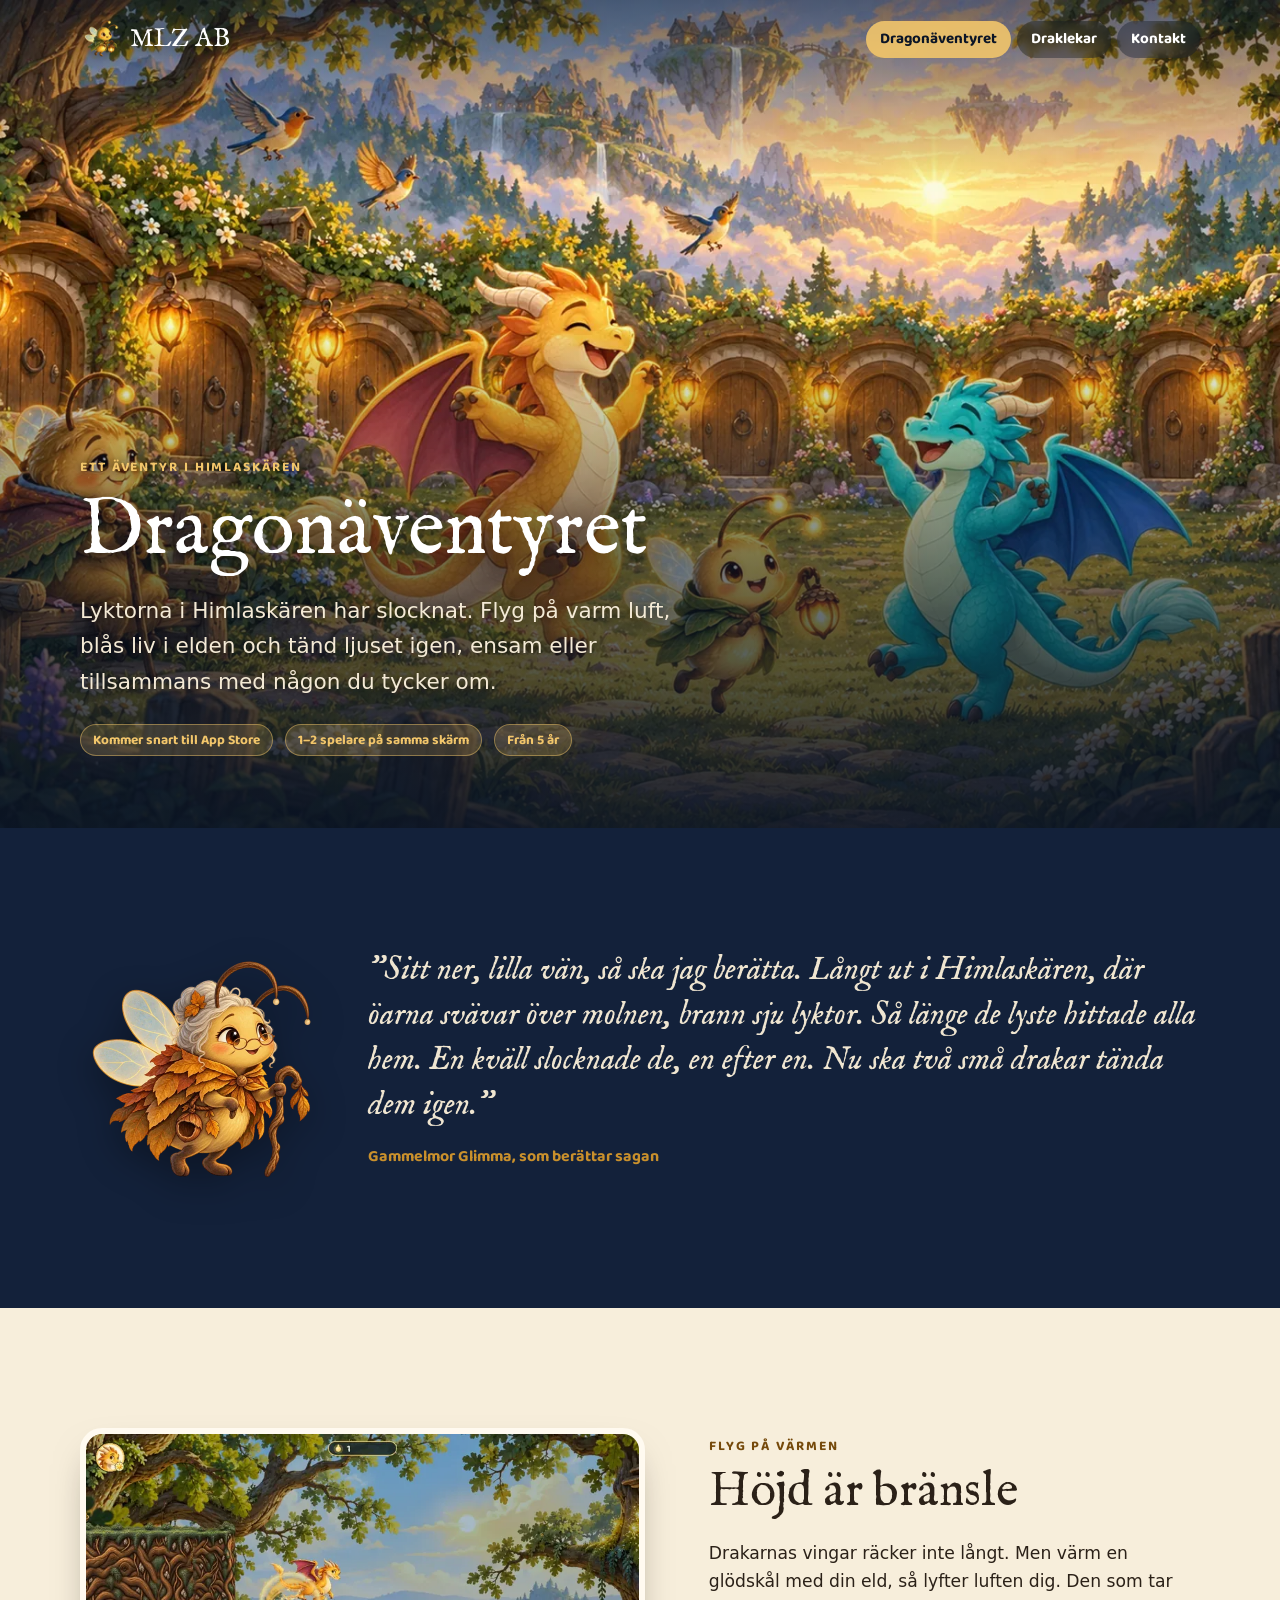
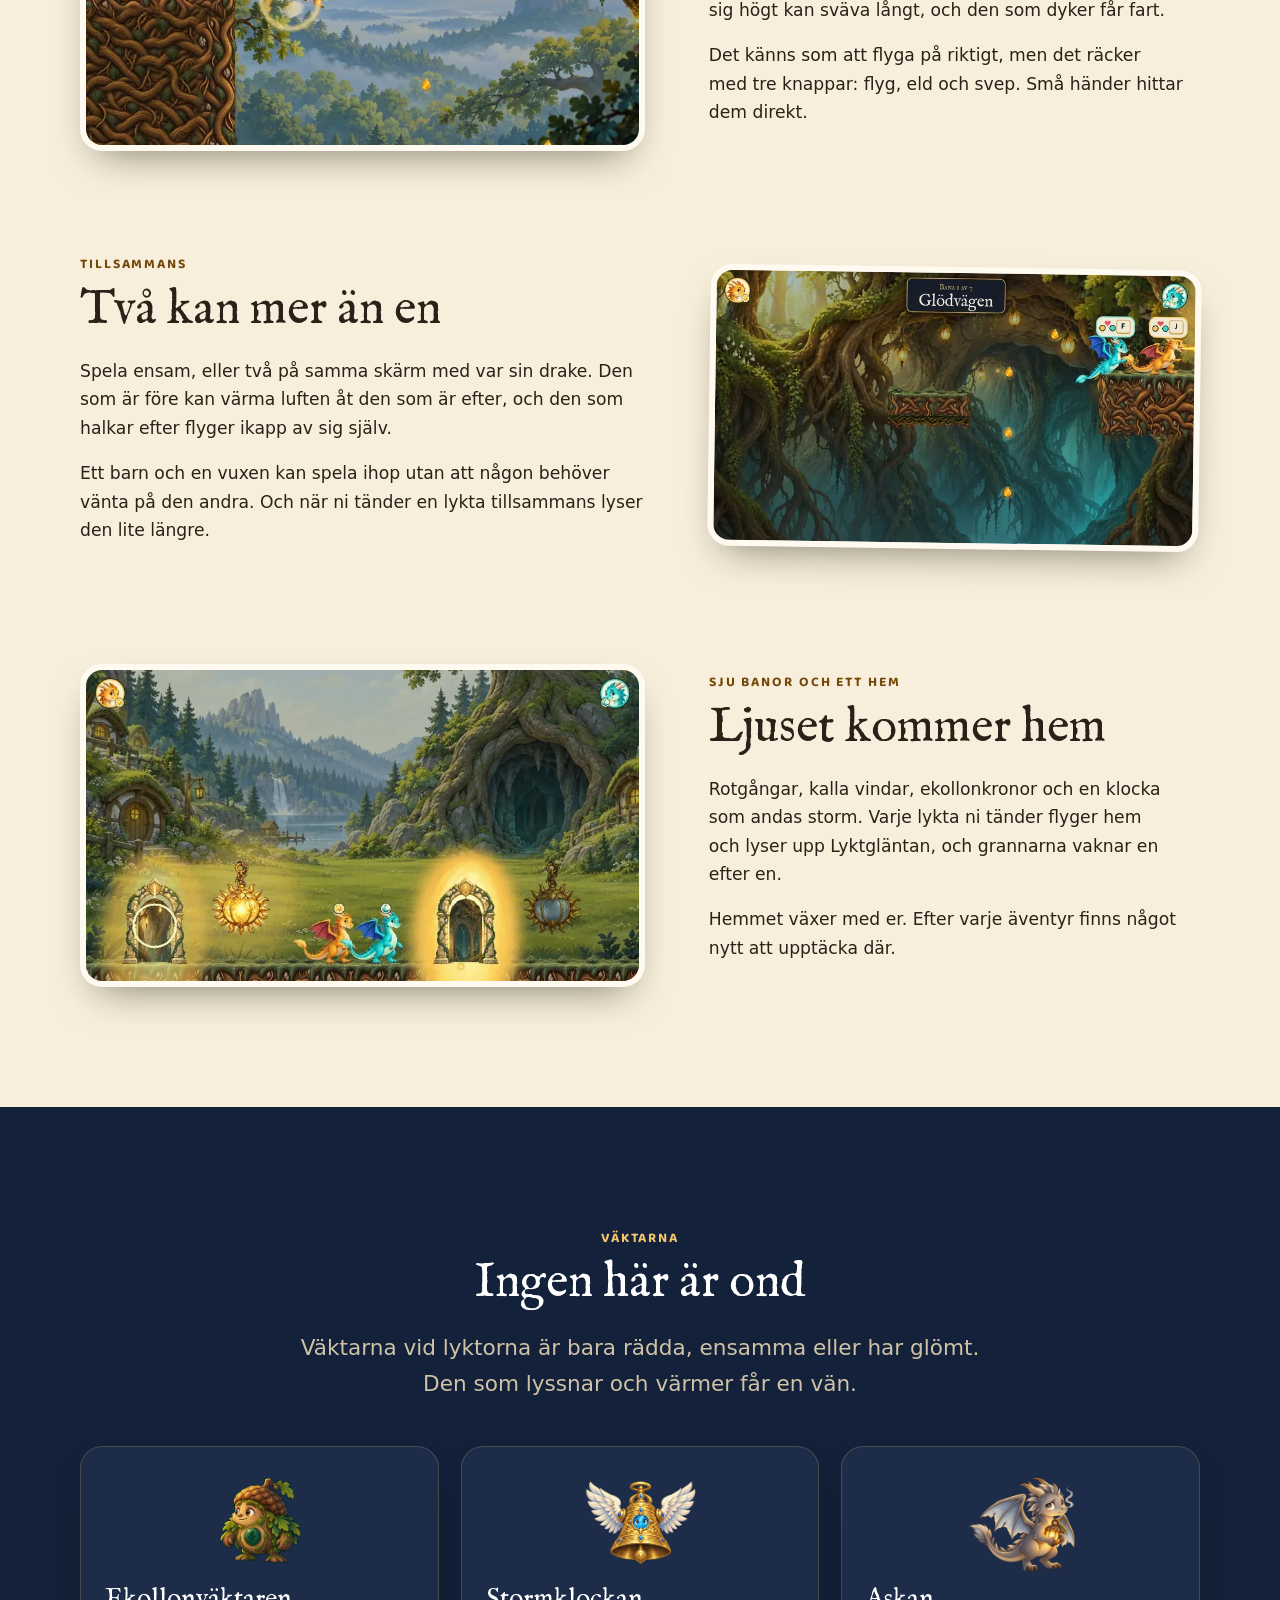
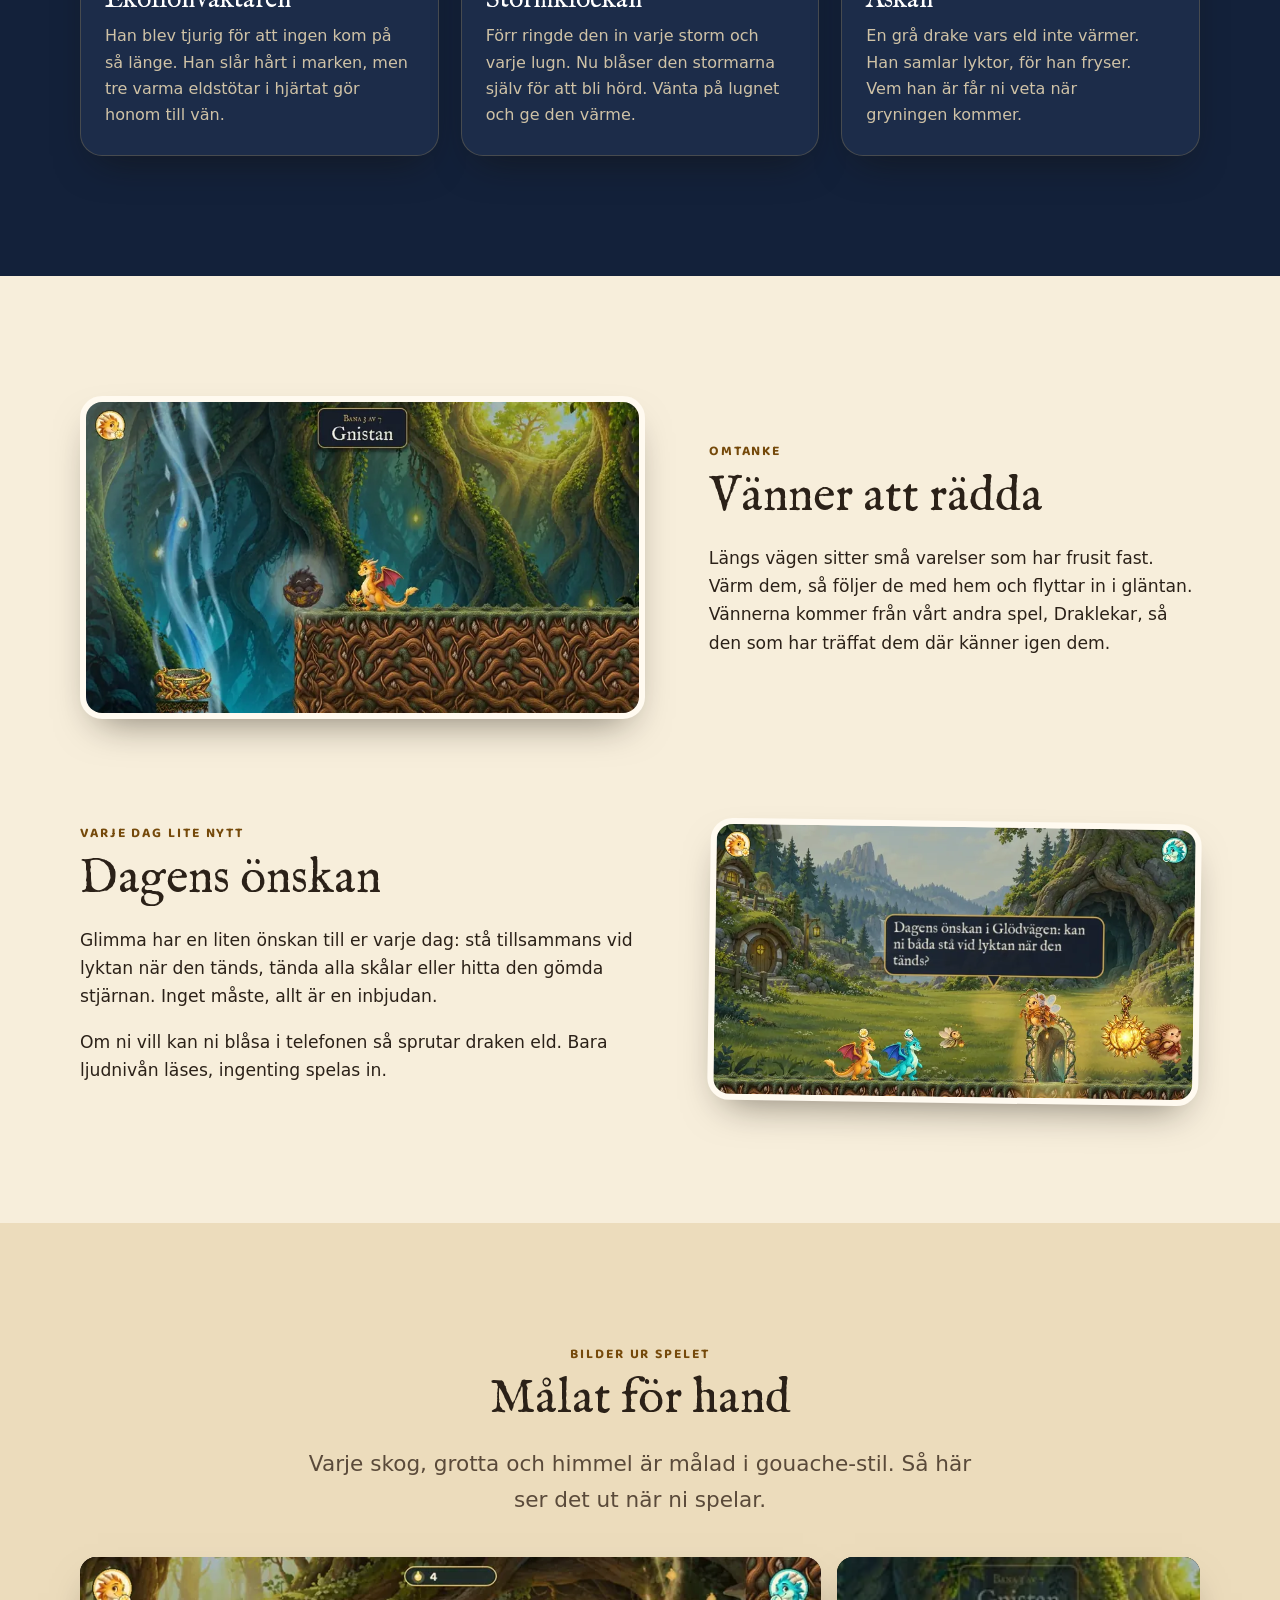
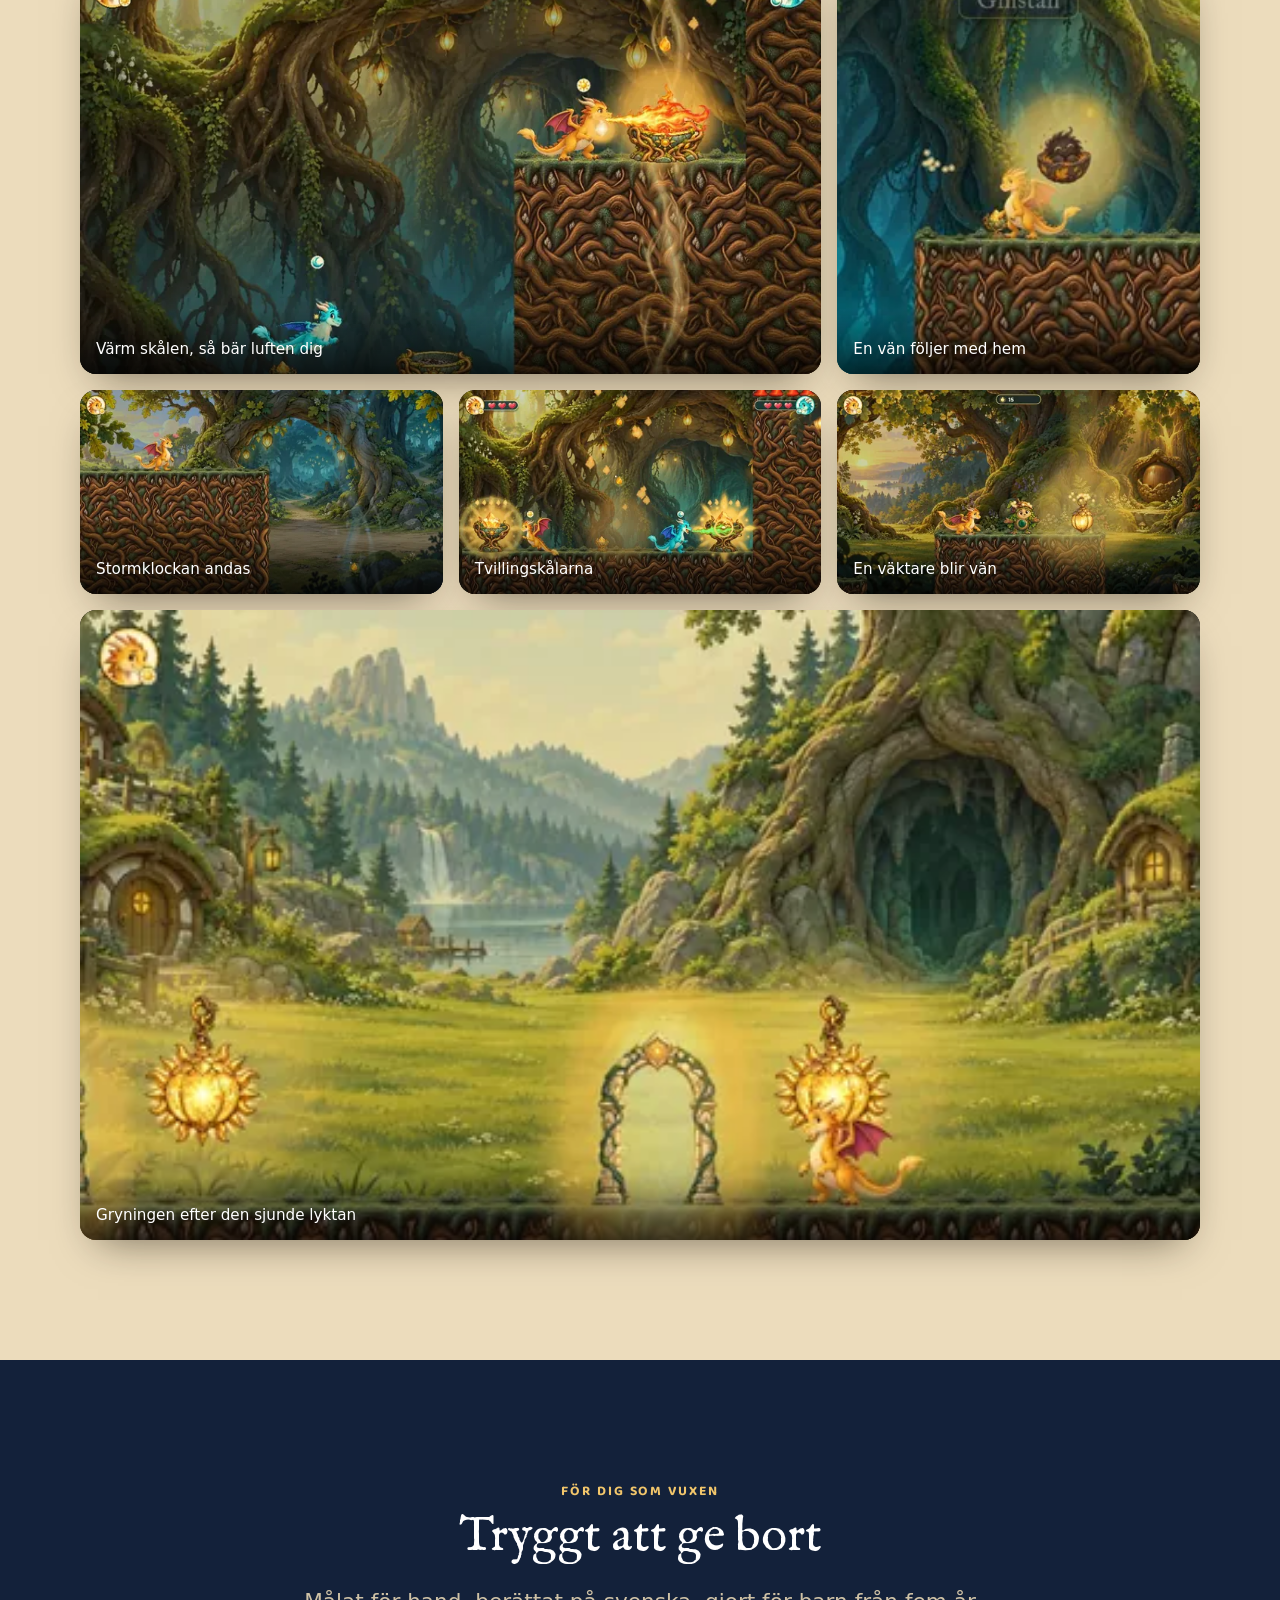
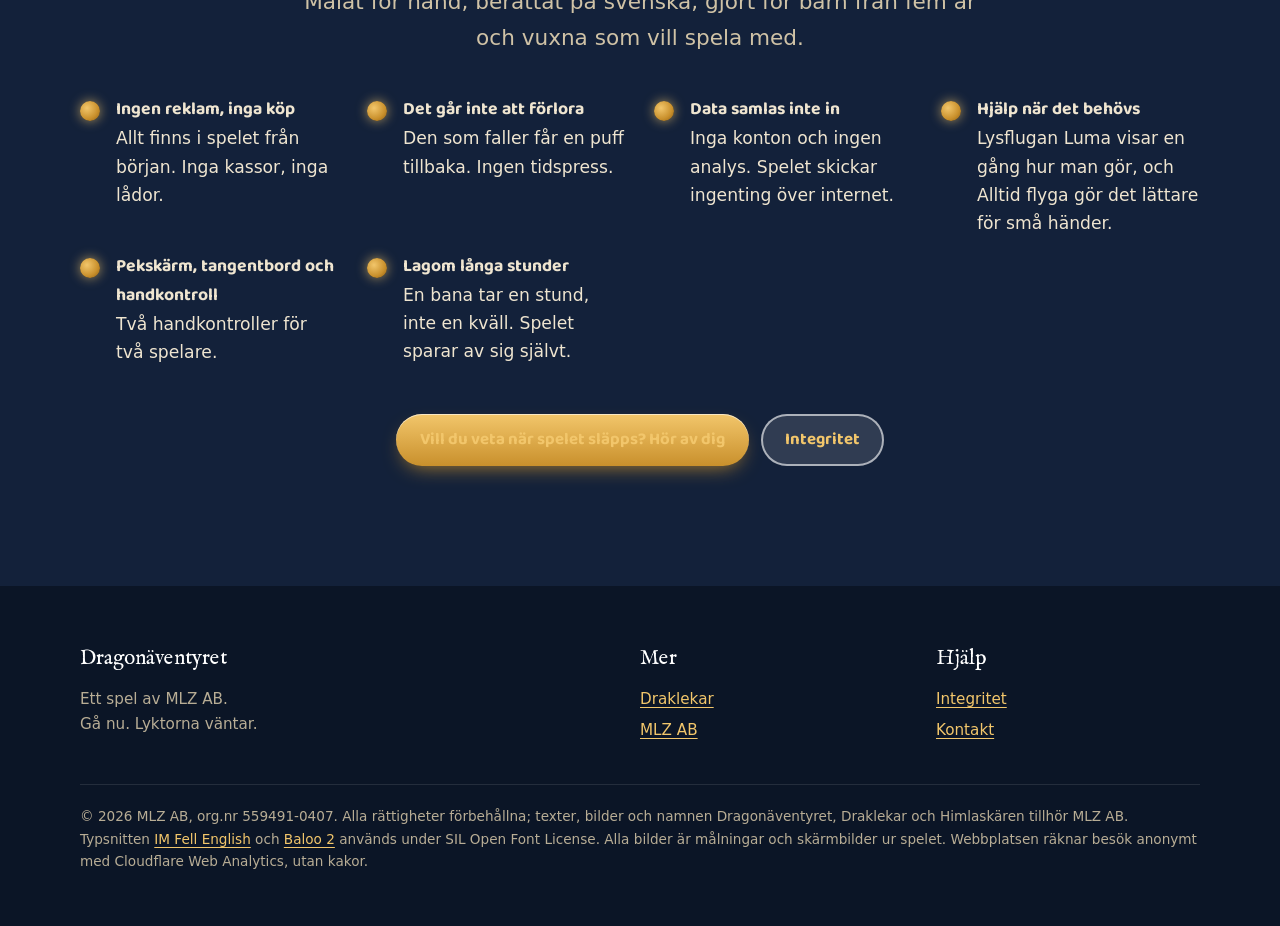
==== commit 8e02c0e0: "Förtydliga upphovsrätten: licensfil och alla rättigheter förbehållna i sidfoten Co-Authored-By: Clau" ====
--- a/dragonaventyret/index.html
+++ b/dragonaventyret/index.html
@@ -33,7 +33,6 @@
     <nav class="meny" aria-label="Huvudmeny">
       <a href="./" aria-current="page">Dragonäventyret</a>
       <a href="../draklekar/">Draklekar</a>
-      <a href="../himlaskaren/">Himlaskären</a>
       <a href="../#kontakt">Kontakt</a>
     </nav>
   </div>
@@ -211,7 +210,7 @@
         <li><a href="mailto:contact@mlz-labs.com">Kontakt</a></li>
       </ul>
     </div>
-    <p class="liten">© 2026 MLZ AB, org.nr 559491-0407. Alla bilder är målningar och skärmbilder ur spelet. Webbplatsen räknar besök anonymt med Cloudflare Web Analytics, utan kakor.</p>
+    <p class="liten">© 2026 MLZ AB, org.nr 559491-0407. Alla rättigheter förbehållna; texter, bilder och namnen Dragonäventyret, Draklekar och Himlaskären tillhör MLZ AB. Typsnitten <a href="/typsnitt/OFL-IMFellEnglish.txt">IM Fell English</a> och <a href="/typsnitt/OFL.txt">Baloo 2</a> används under SIL Open Font License. Alla bilder är målningar och skärmbilder ur spelet. Webbplatsen räknar besök anonymt med Cloudflare Web Analytics, utan kakor.</p>
   </div>
 </footer>
 
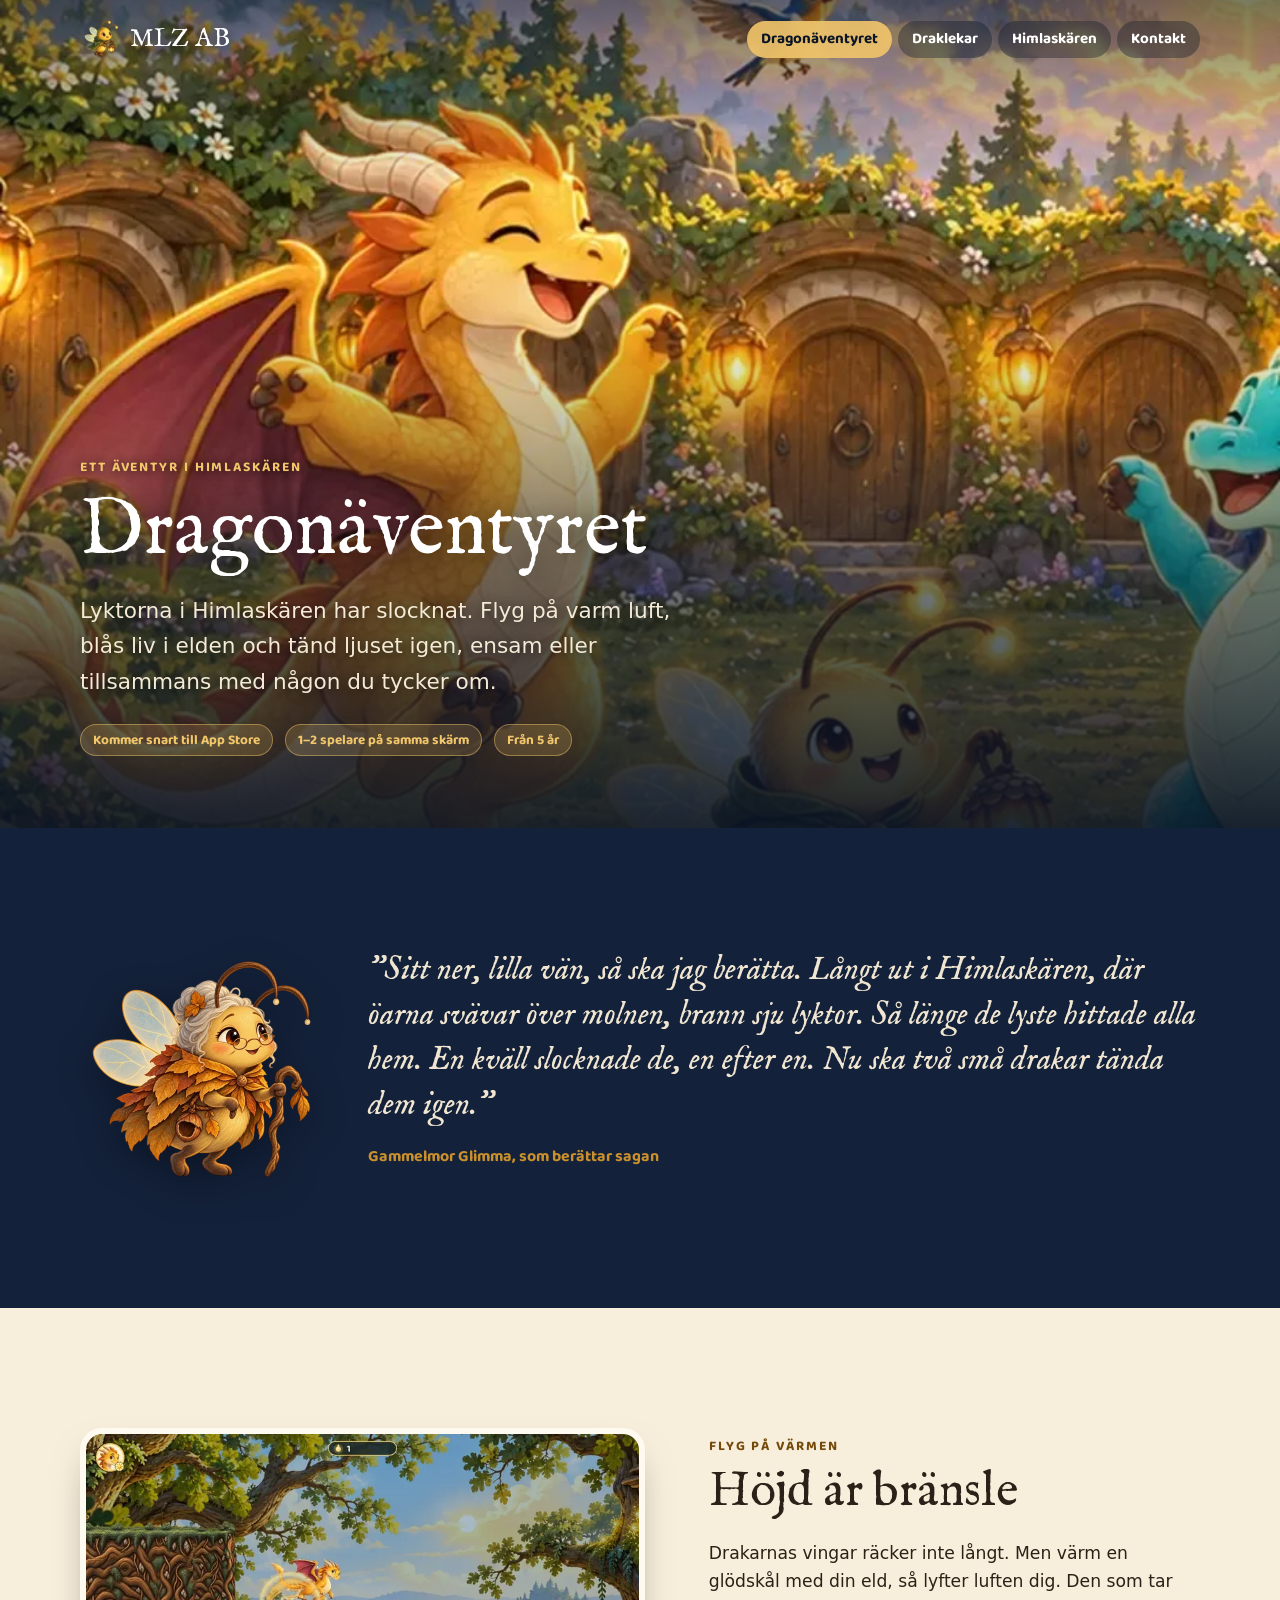
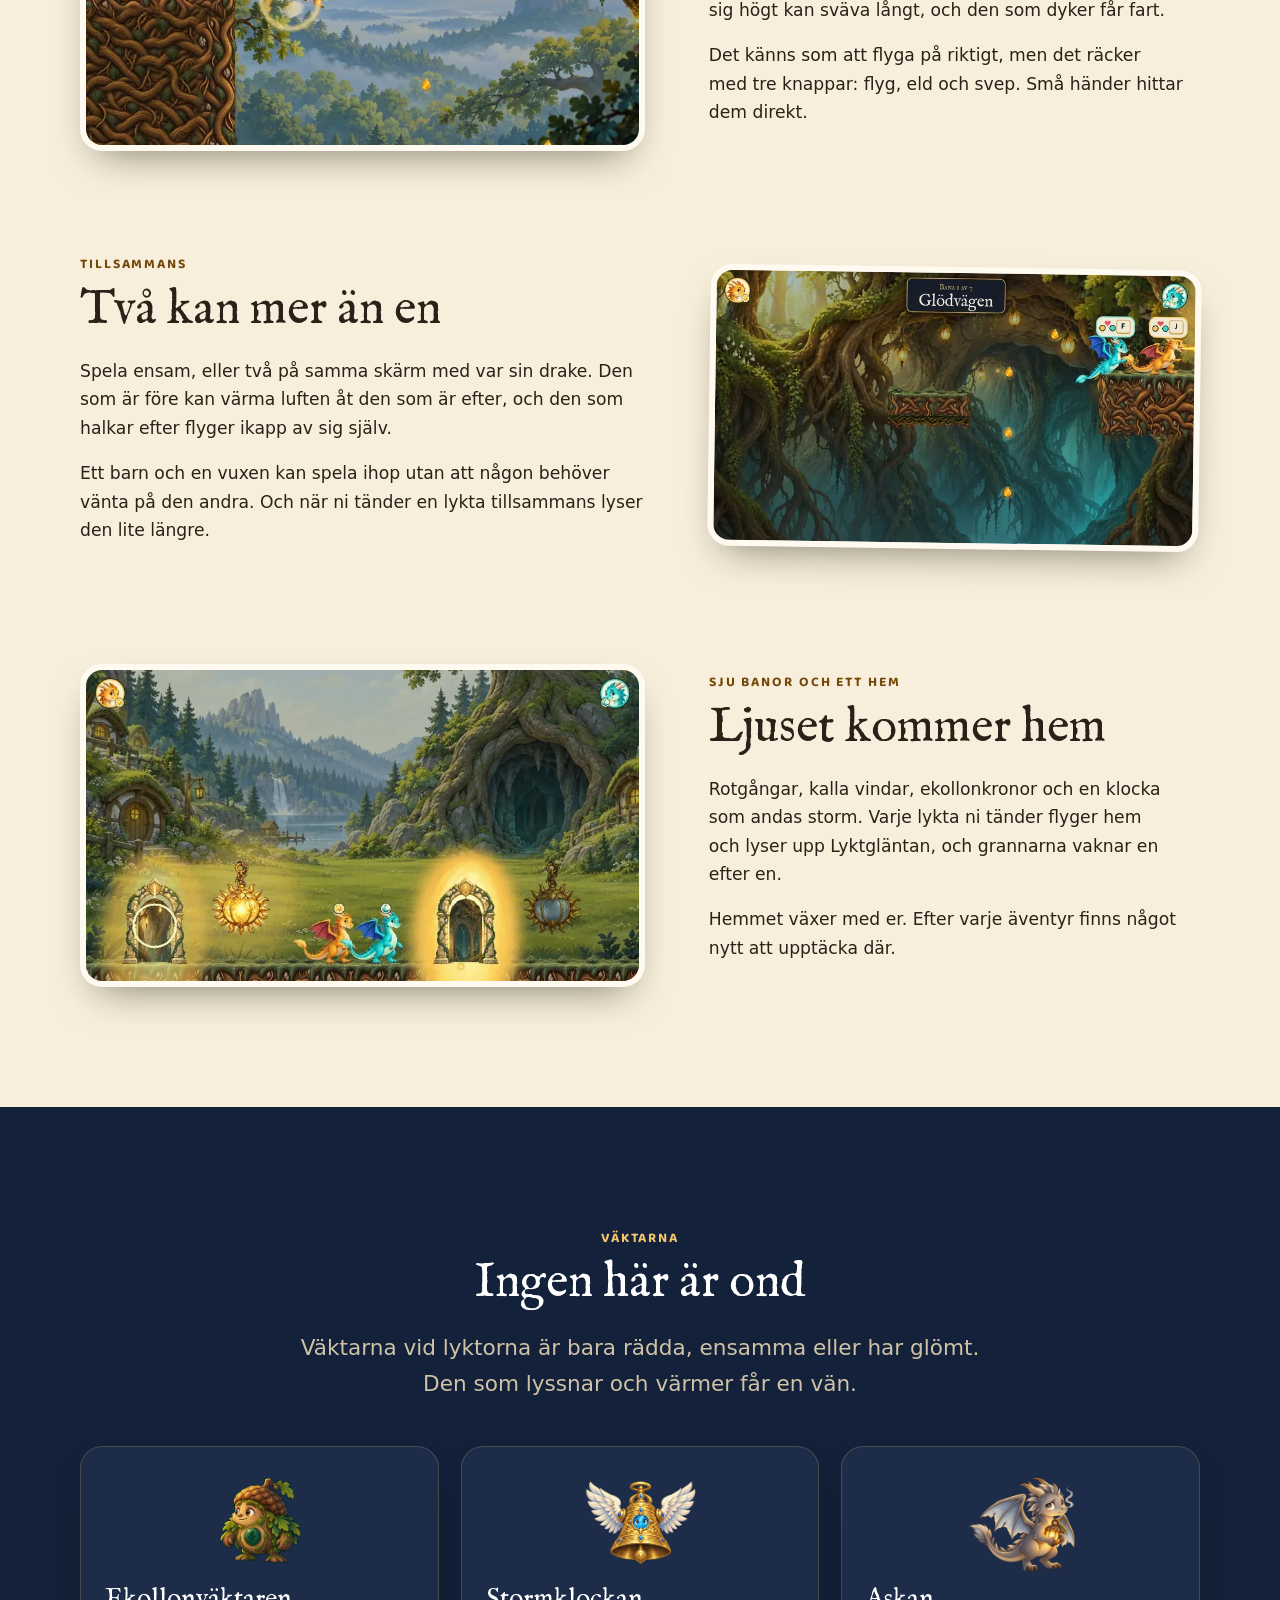
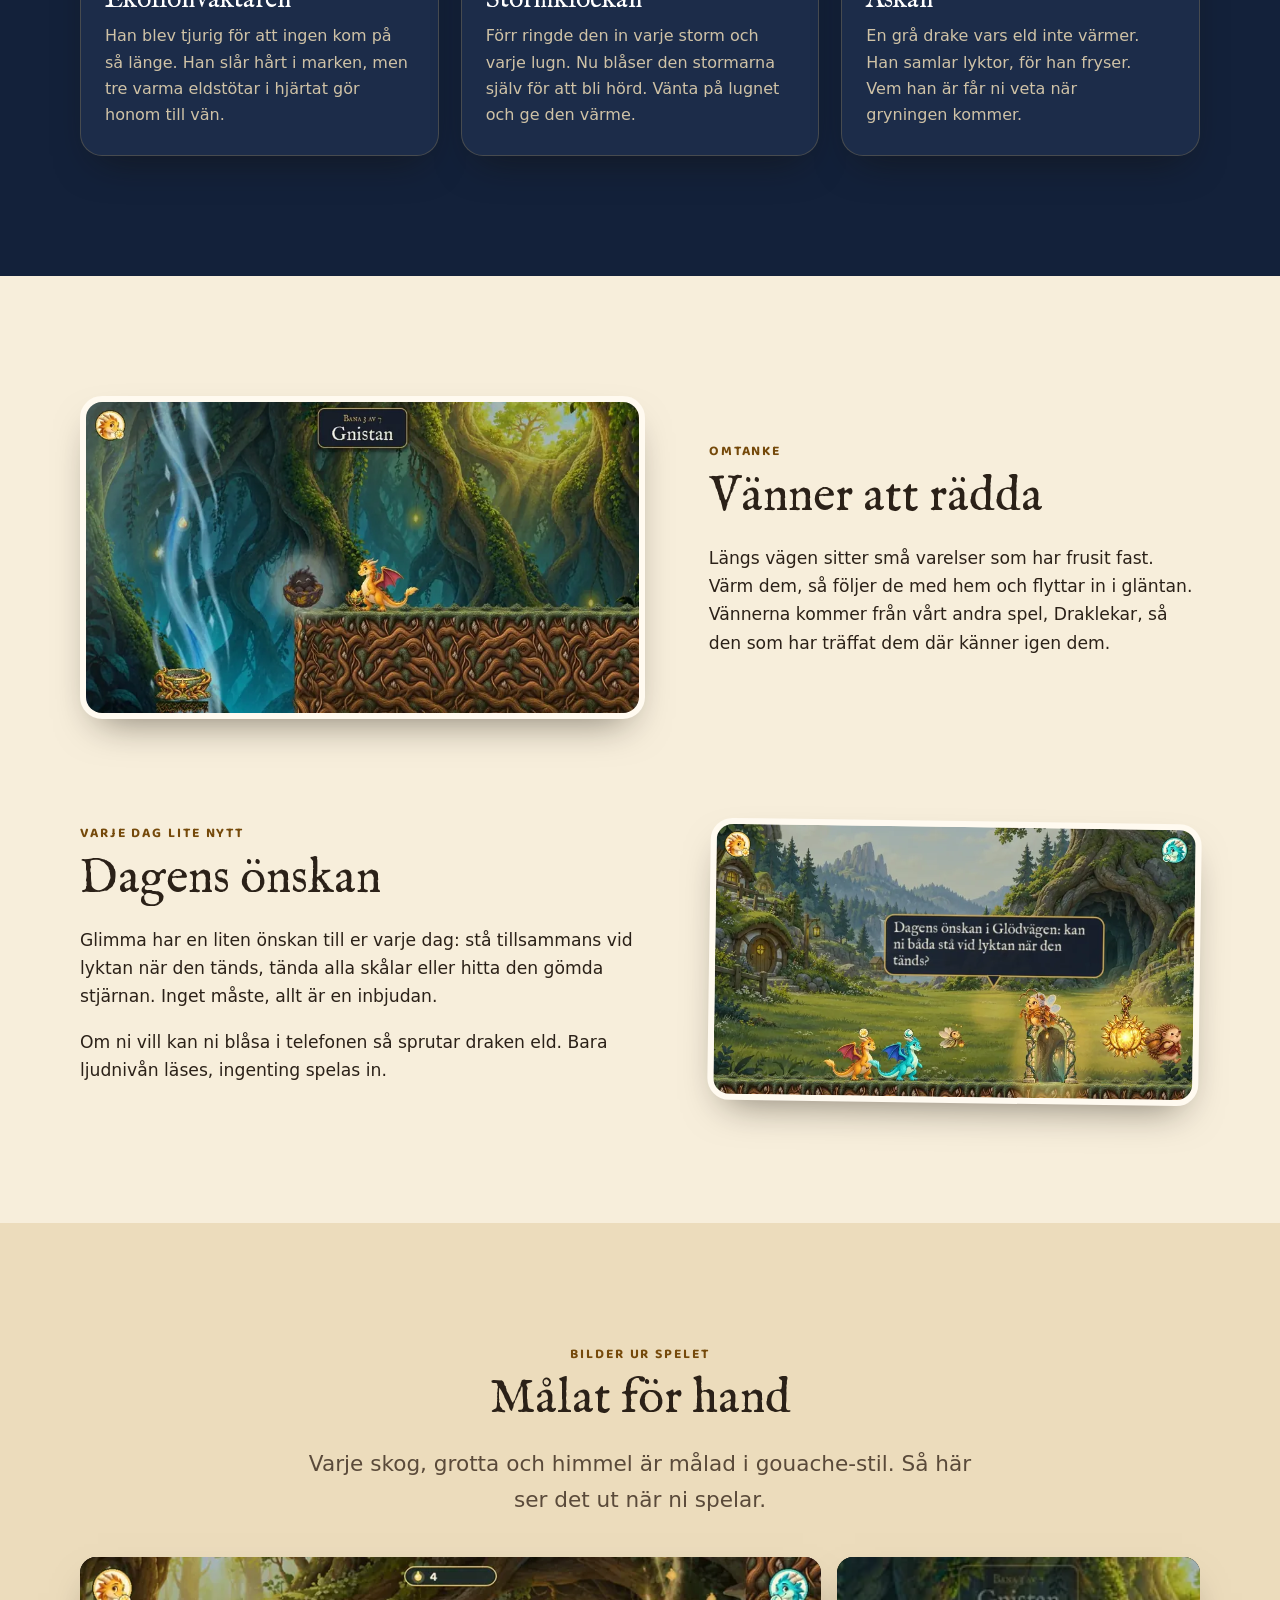
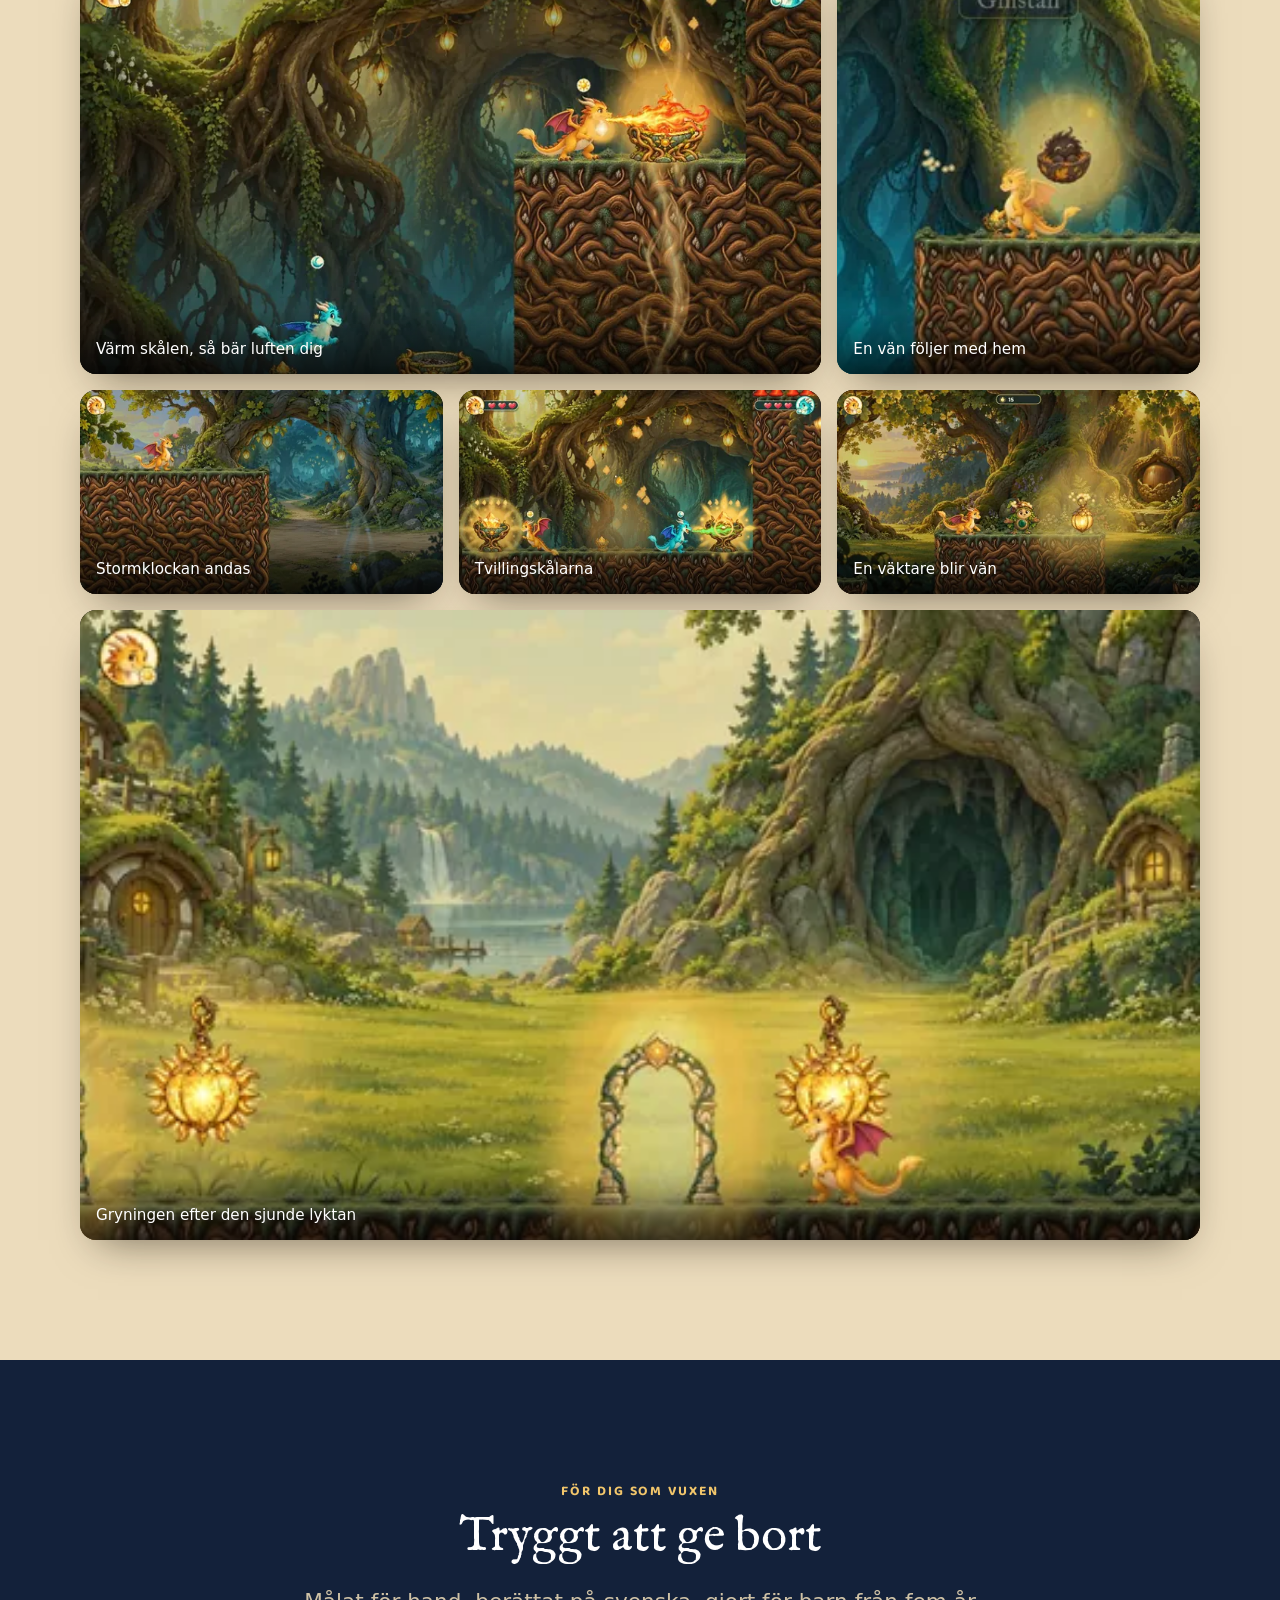
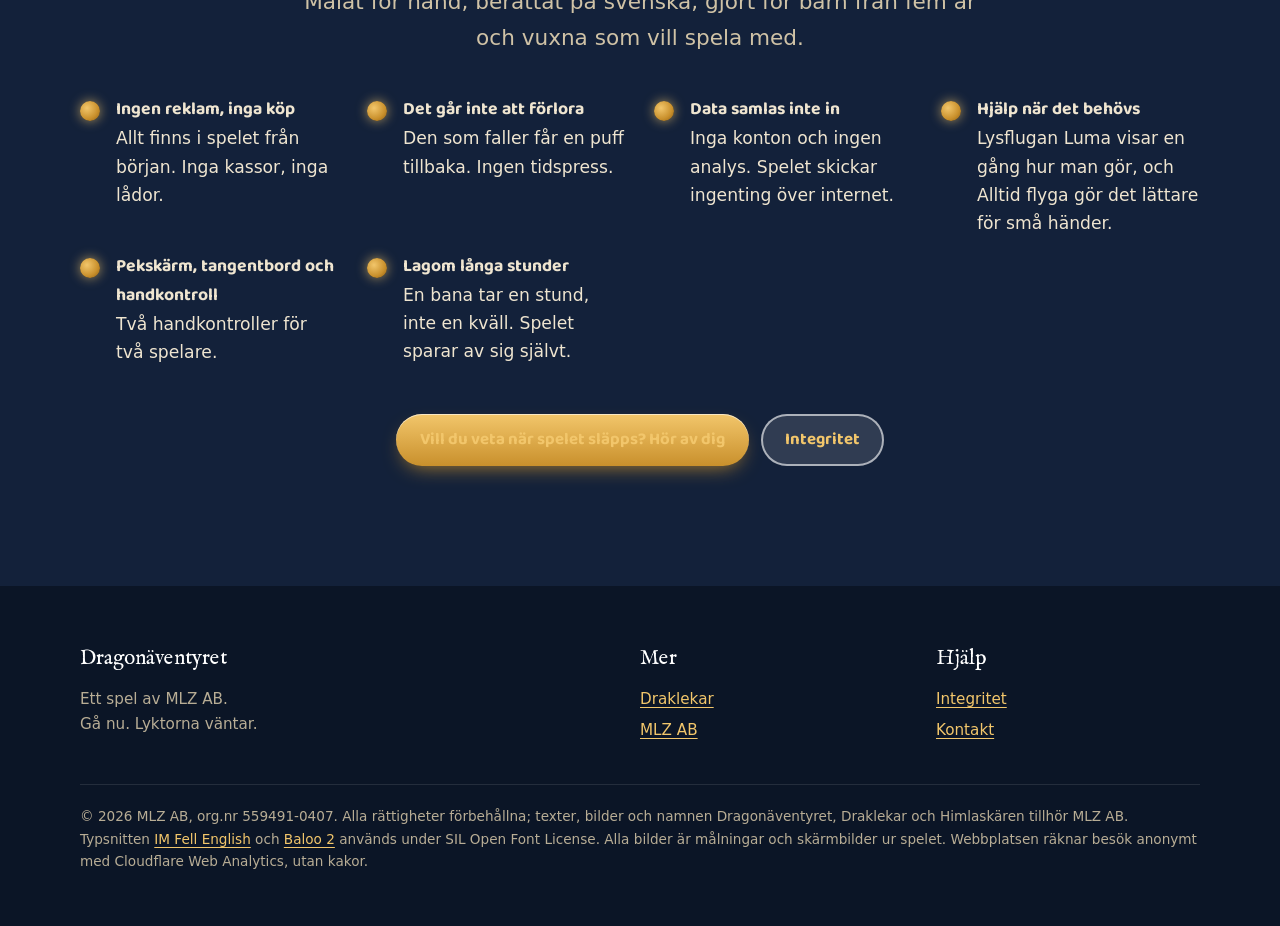
==== commit fb8a3267: "Merge remote-tracking branch 'origin/main' into claude/project-thread-bfo5z6" ====
--- a/dragonaventyret/index.html
+++ b/dragonaventyret/index.html
@@ -33,6 +33,7 @@
     <nav class="meny" aria-label="Huvudmeny">
       <a href="./" aria-current="page">Dragonäventyret</a>
       <a href="../draklekar/">Draklekar</a>
+      <a href="../himlaskaren/">Himlaskären</a>
       <a href="../#kontakt">Kontakt</a>
     </nav>
   </div>
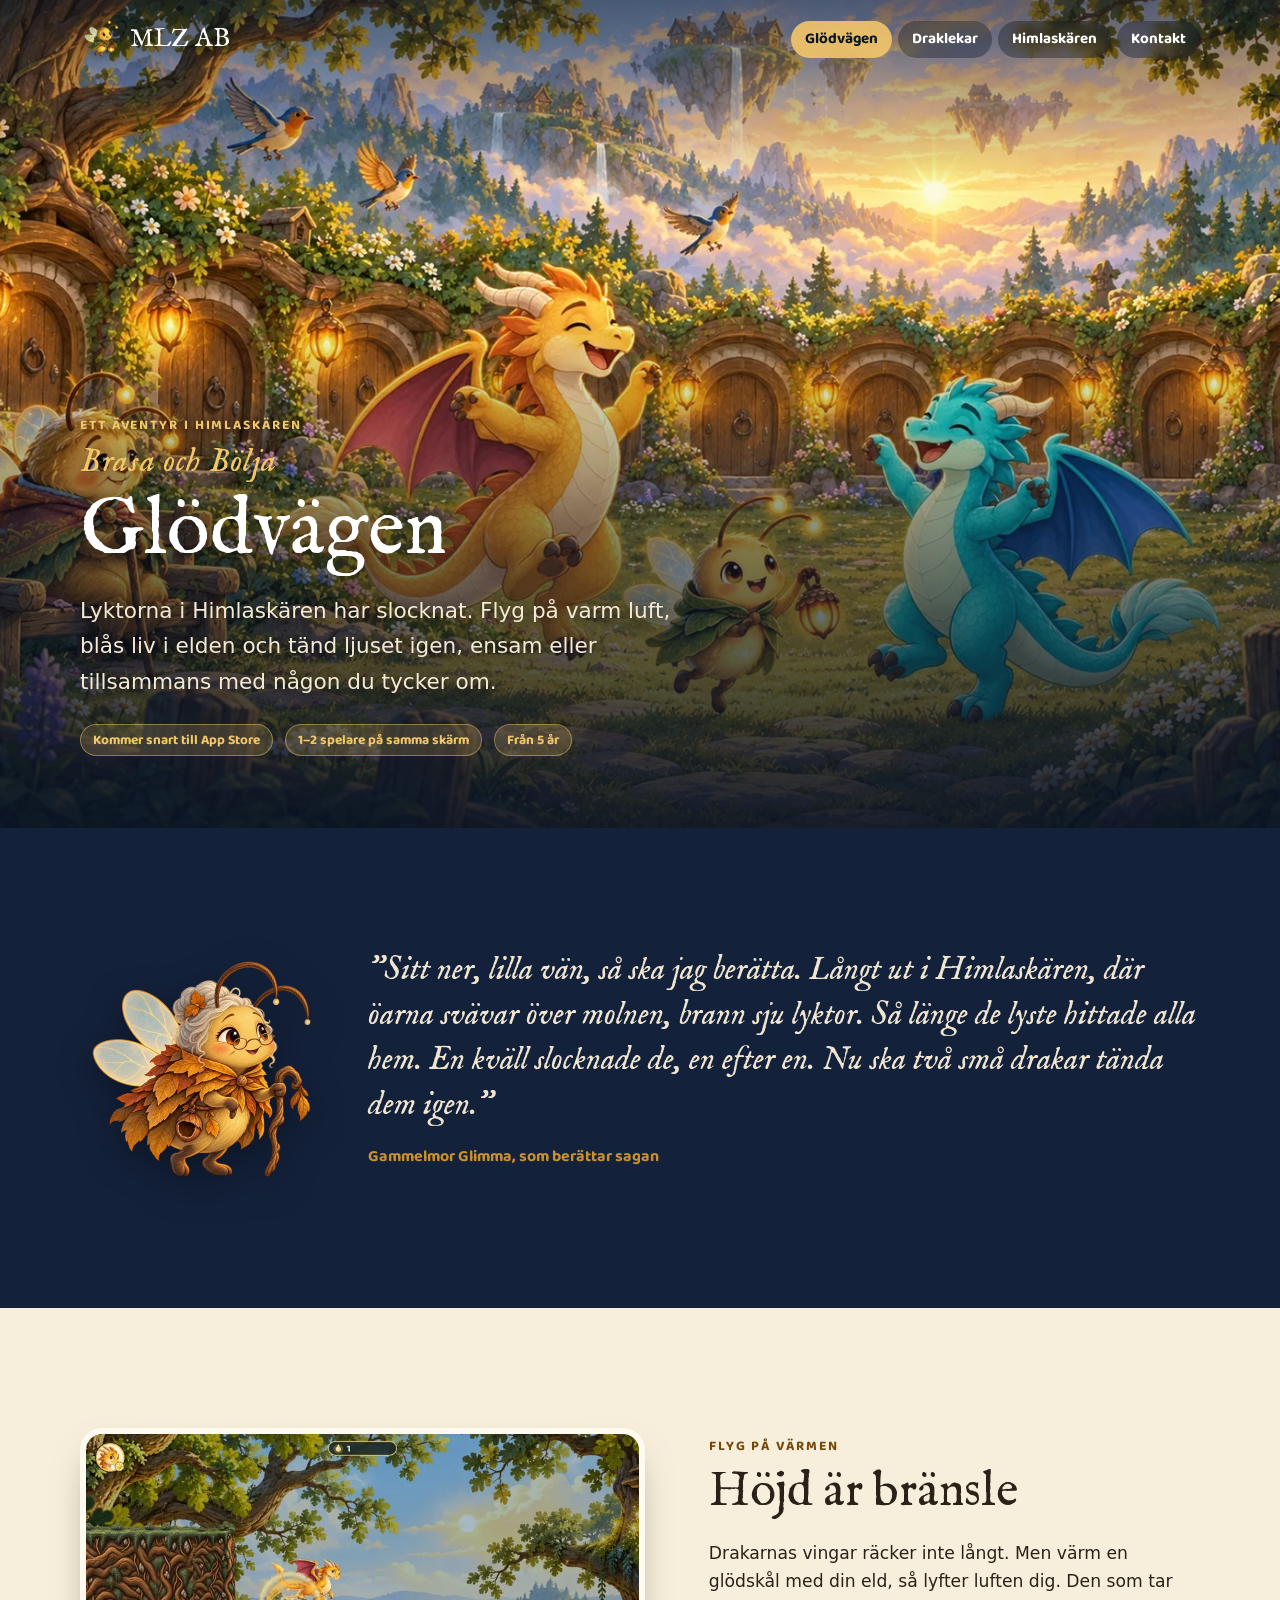
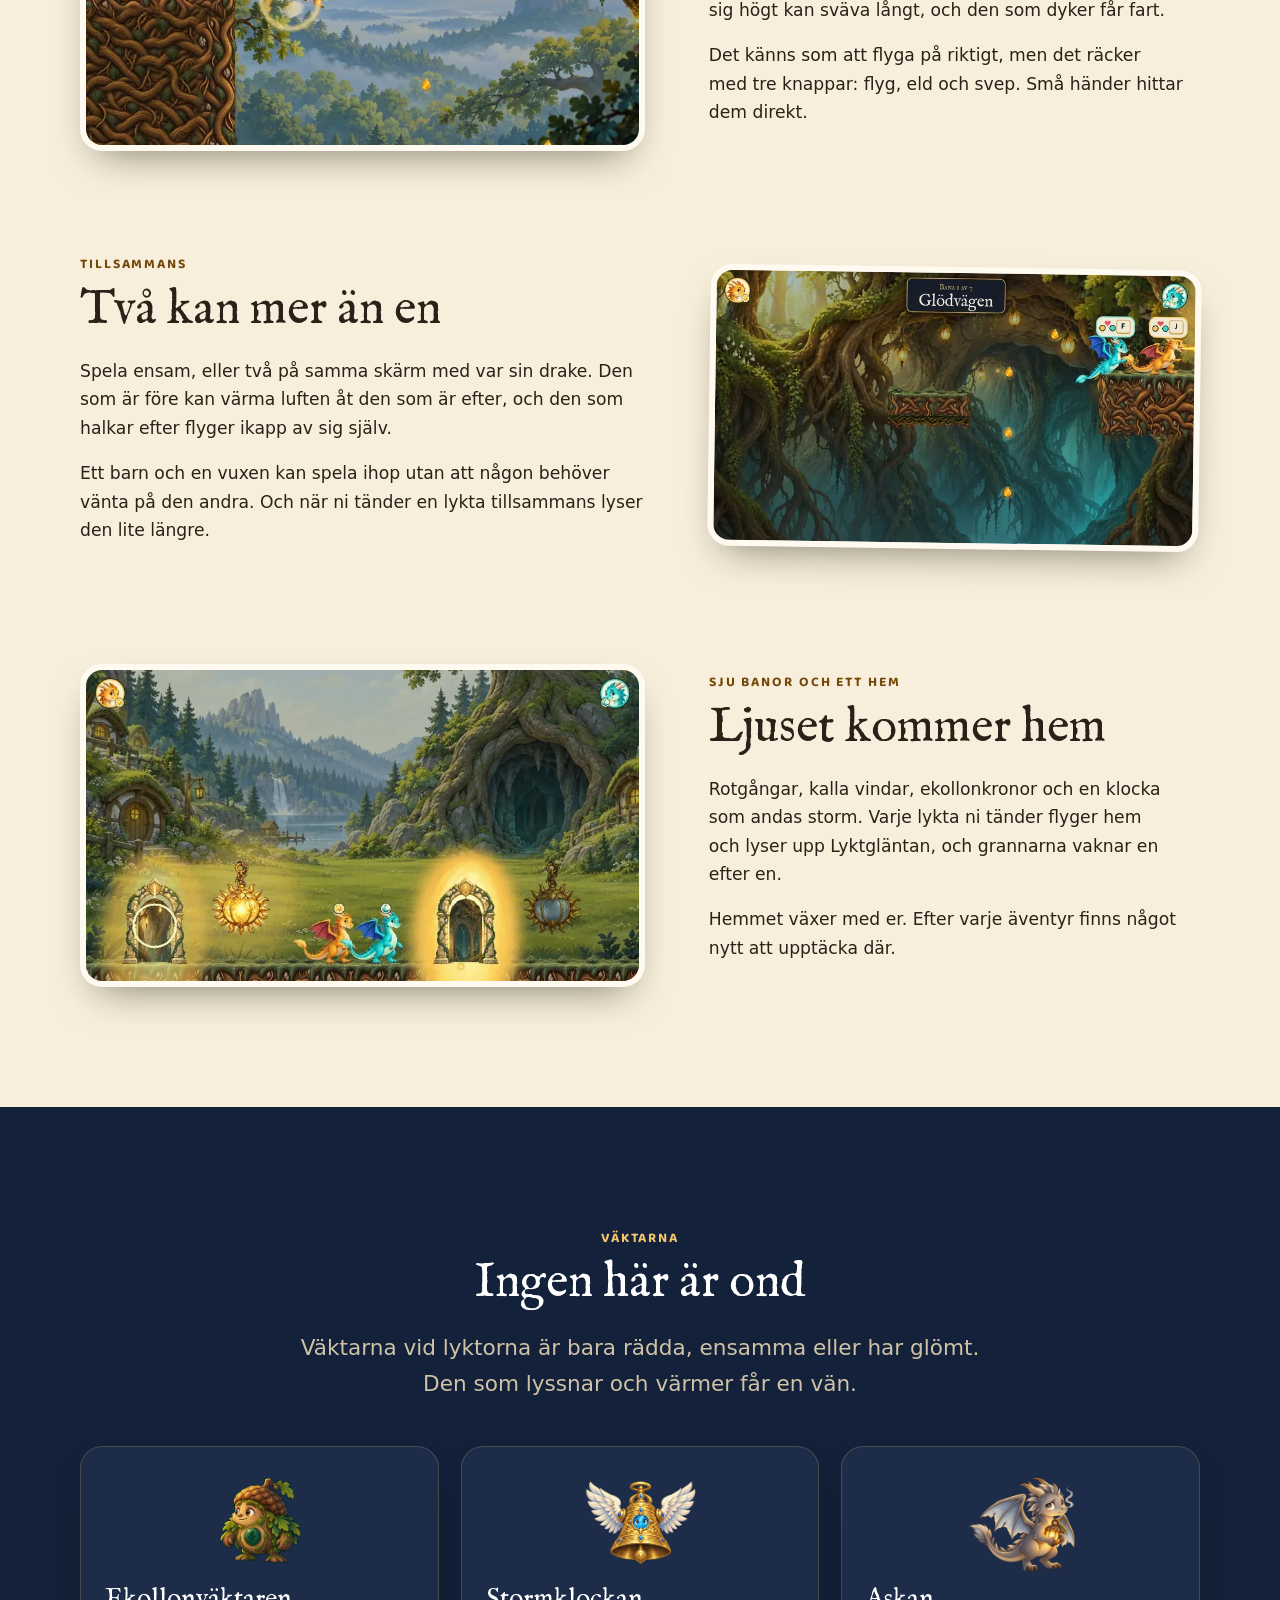
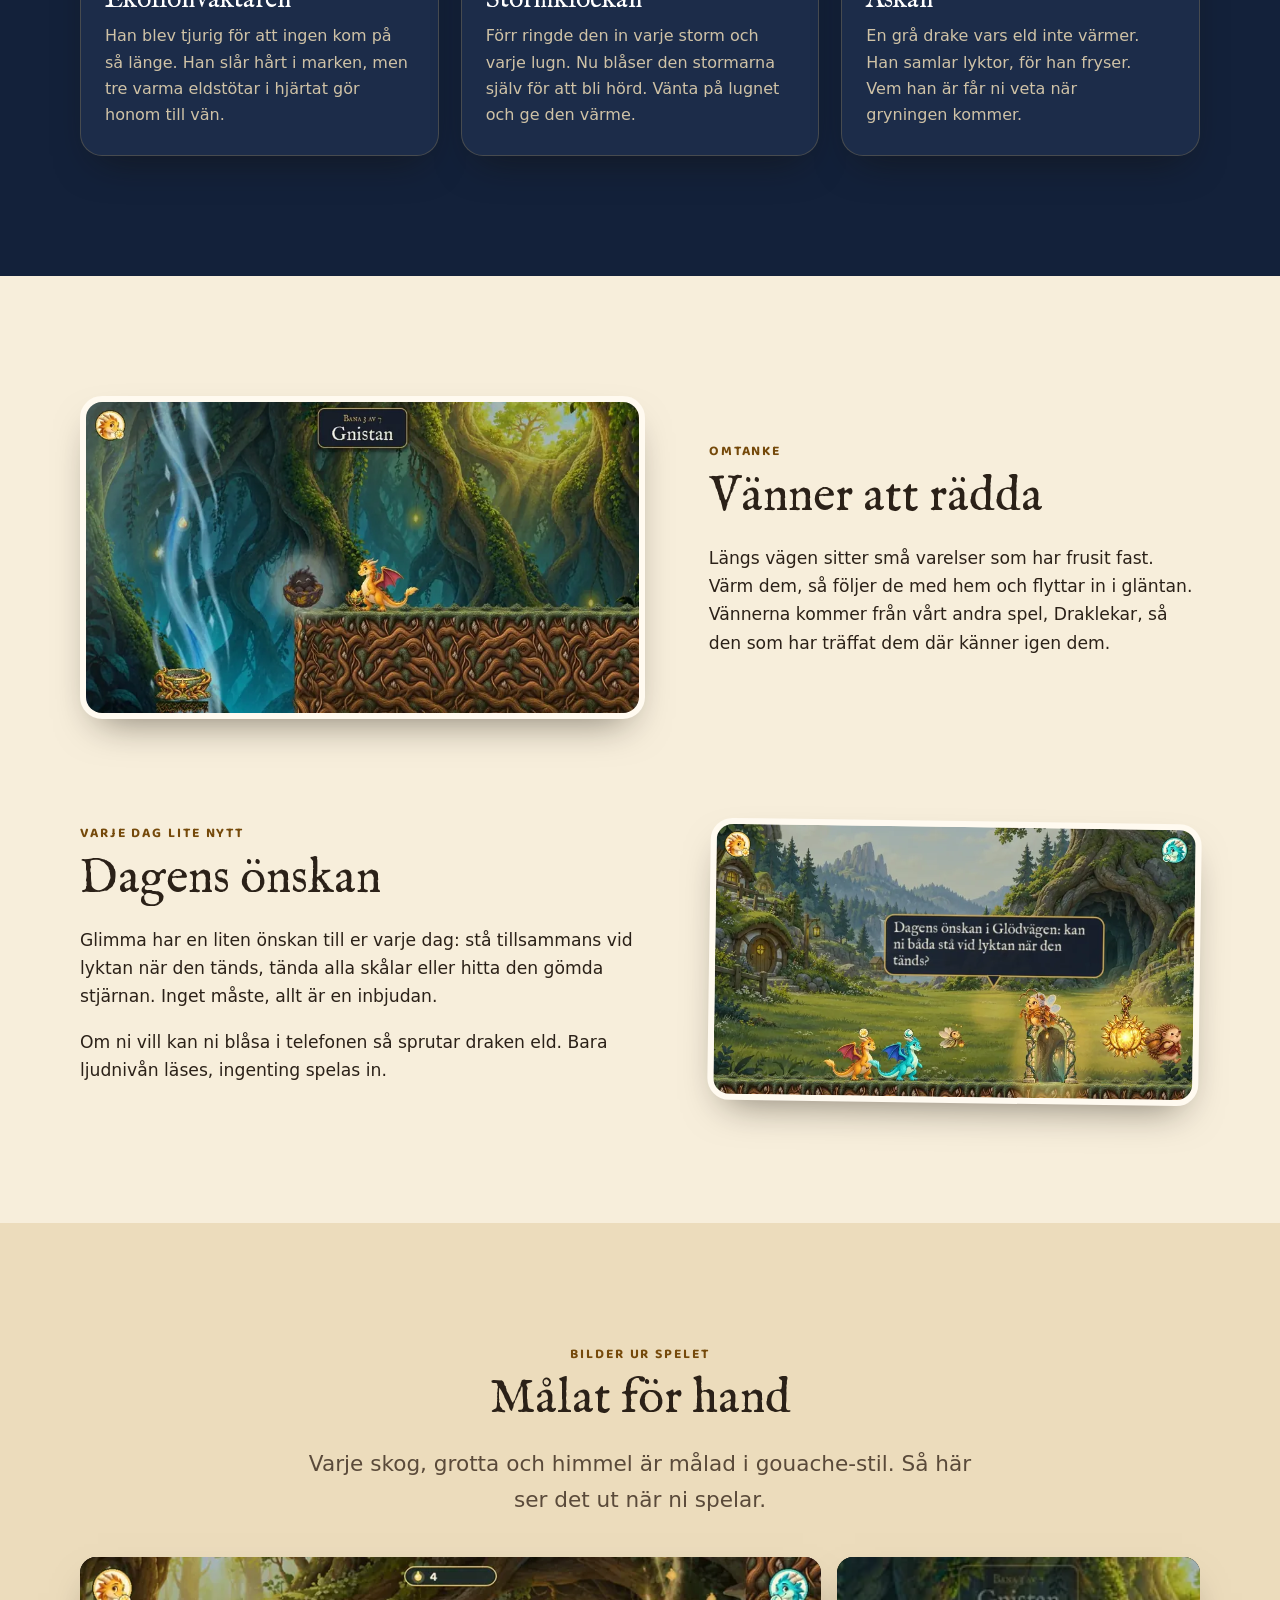
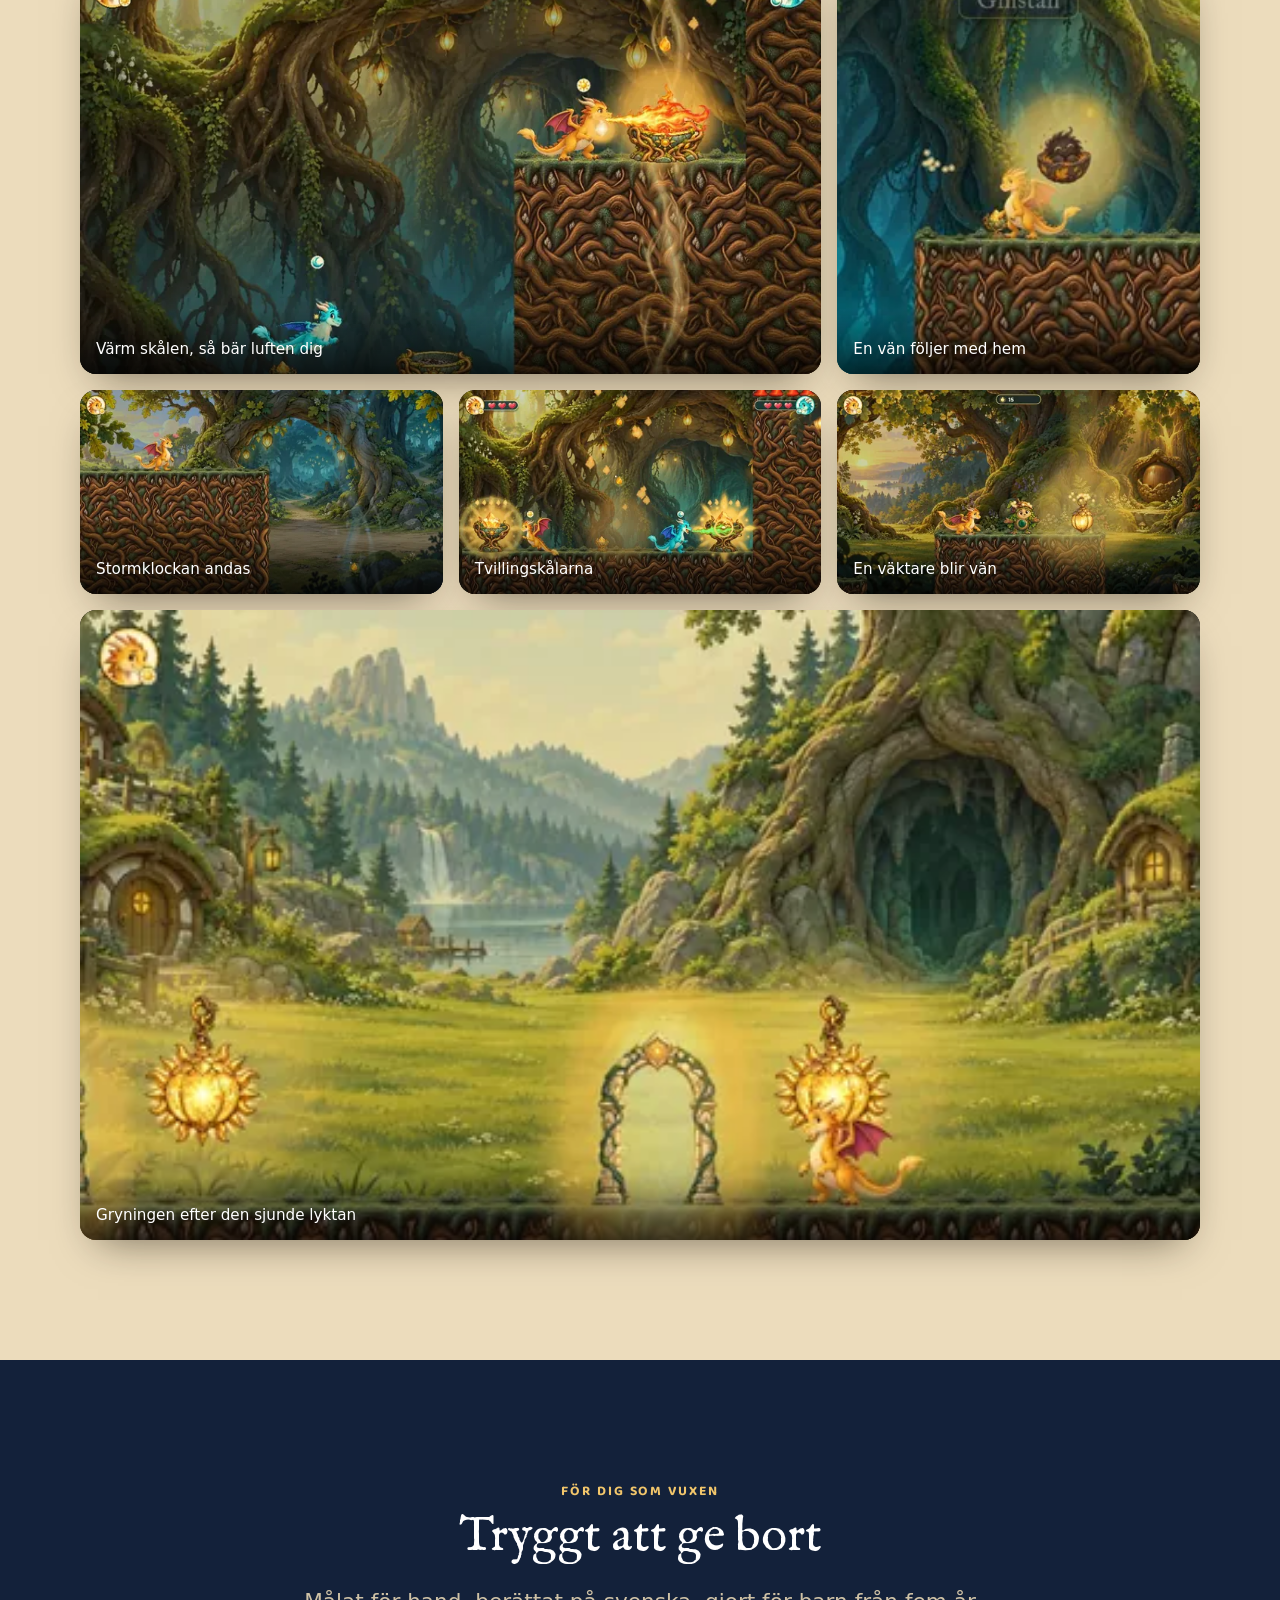
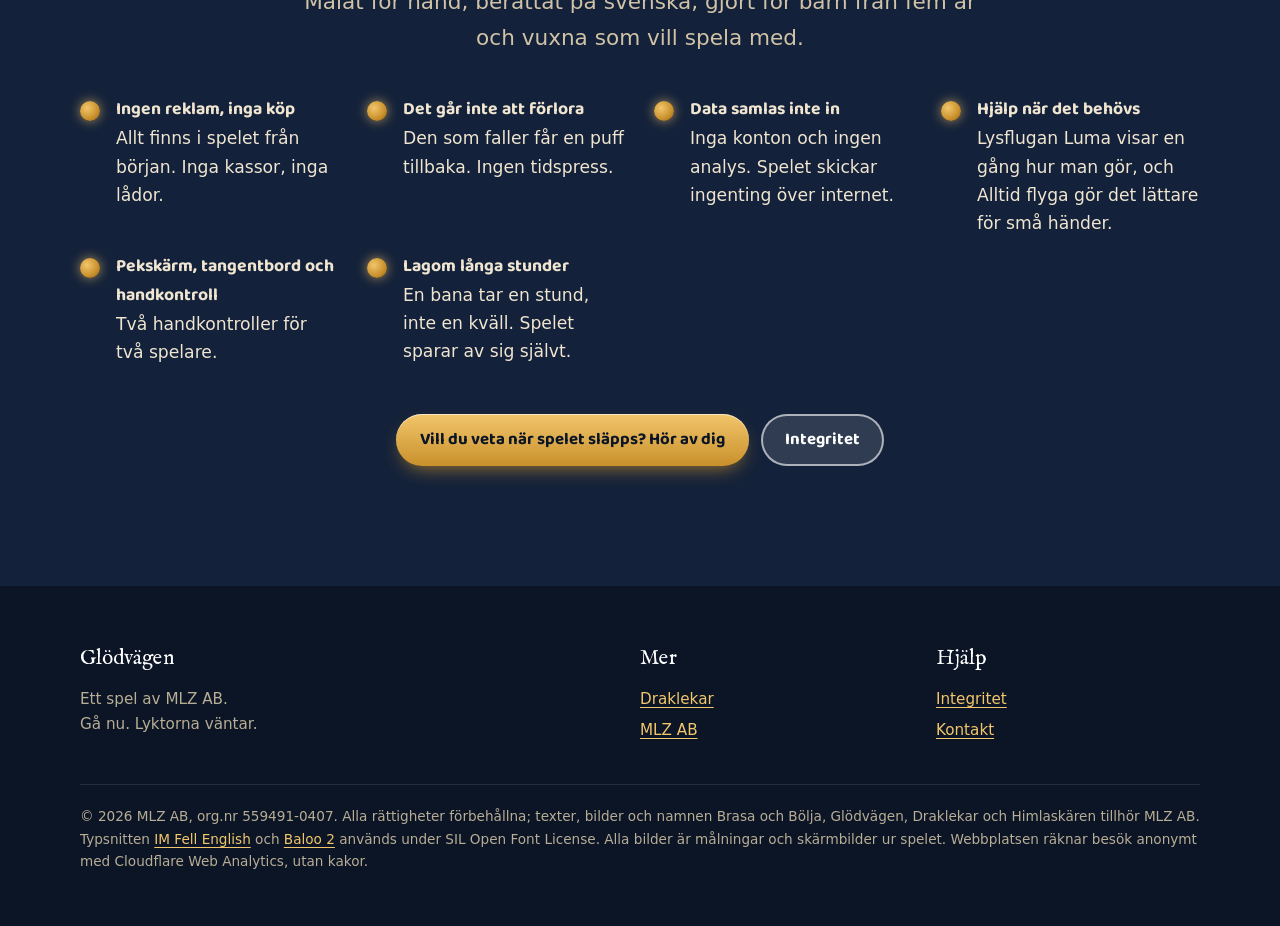
==== commit 090224bd: "Byt spelnamn till Brasa och Bölja: Glödvägen och Brasa och Bölja: Draklekar Serienamnet står som en " ====
--- a/dragonaventyret/index.html
+++ b/dragonaventyret/index.html
@@ -3,9 +3,9 @@
 <head>
   <meta charset="utf-8">
   <meta name="viewport" content="width=device-width, initial-scale=1">
-  <title>Dragonäventyret – två drakar tänder sju lyktor · MLZ AB</title>
+  <title>Brasa och Bölja: Glödvägen – två drakar tänder sju lyktor · MLZ AB</title>
   <meta name="description" content="Lyktorna i Himlaskären har slocknat. Flyg på varm luft, blås liv i elden och tänd ljuset igen, ensam eller tillsammans med någon du tycker om. Ett handmålat familjeäventyr för barn från fem år.">
-  <meta property="og:title" content="Dragonäventyret – två drakar tänder sju lyktor">
+  <meta property="og:title" content="Brasa och Bölja: Glödvägen – två drakar tänder sju lyktor">
   <meta property="og:description" content="Ett handmålat plattformsäventyr för en eller två spelare på samma skärm. Gjort för barn och vuxna att spela tillsammans.">
   <meta property="og:type" content="website">
   <link rel="canonical" href="https://mlz-labs.com/dragonaventyret/">
@@ -19,7 +19,7 @@
   <link rel="preload" href="../typsnitt/IMFellEnglish-Regular.woff2" as="font" type="font/woff2" crossorigin>
   <link rel="preload" as="image" href="../bilder/dragon/lyktglantan-mobil.webp" media="(max-aspect-ratio: 4/3)" fetchpriority="high">
   <link rel="preload" as="image" href="../bilder/dragon/lyktglantan.webp" imagesrcset="../bilder/dragon/lyktglantan-800.webp 800w, ../bilder/dragon/lyktglantan-1200.webp 1200w, ../bilder/dragon/lyktglantan.webp 1600w" imagesizes="100vw" media="(min-aspect-ratio: 4/3)" fetchpriority="high">
-  <script type="application/ld+json">{"@context": "https://schema.org", "@type": "VideoGame", "name": "Dragonäventyret", "description": "Lyktorna i Himlaskären har slocknat. Flyg på varm luft, blås liv i elden och tänd ljuset igen, ensam eller tillsammans med någon du tycker om. Ett handmålat familjeäventyr för barn från fem år.", "url": "https://mlz-labs.com/dragonaventyret/", "image": "https://mlz-labs.com/bilder/dela/dragonaventyret.jpg", "inLanguage": "sv", "publisher": {"@type": "Organization", "name": "MLZ AB", "url": "https://mlz-labs.com/"}, "gamePlatform": ["iOS", "macOS", "Windows"], "numberOfPlayers": {"@type": "QuantitativeValue", "minValue": 1, "maxValue": 2}}</script>
+  <script type="application/ld+json">{"@context": "https://schema.org", "@type": "VideoGame", "name": "Brasa och Bölja: Glödvägen", "alternateName": "Glödvägen", "description": "Lyktorna i Himlaskären har slocknat. Flyg på varm luft, blås liv i elden och tänd ljuset igen, ensam eller tillsammans med någon du tycker om. Ett handmålat familjeäventyr för barn från fem år.", "url": "https://mlz-labs.com/dragonaventyret/", "image": "https://mlz-labs.com/bilder/dela/dragonaventyret.jpg", "inLanguage": "sv", "publisher": {"@type": "Organization", "name": "MLZ AB", "url": "https://mlz-labs.com/"}, "gamePlatform": ["iOS", "macOS", "Windows"], "numberOfPlayers": {"@type": "QuantitativeValue", "minValue": 1, "maxValue": 2}}</script>
   <meta name="theme-color" content="#13213a">
   <link rel="icon" type="image/png" href="../bilder/mlz/favicon.png">
   <link rel="stylesheet" href="../stil.css">
@@ -31,7 +31,7 @@
   <div class="inre">
     <a class="marke" href="../" aria-label="MLZ AB, till startsidan"><img decoding="async" src="../bilder/mlz/luma-liten.webp" alt="" width="96" height="96"> <span>MLZ&nbsp;AB</span></a>
     <nav class="meny" aria-label="Huvudmeny">
-      <a href="./" aria-current="page">Dragonäventyret</a>
+      <a href="./" aria-current="page">Glödvägen</a>
       <a href="../draklekar/">Draklekar</a>
       <a href="../himlaskaren/">Himlaskären</a>
       <a href="../#kontakt">Kontakt</a>
@@ -47,7 +47,7 @@
     </picture>
     <div class="inre">
       <p class="overrubrik">Ett äventyr i Himlaskären</p>
-      <h1>Dragonäventyret</h1>
+      <h1><span class="serie">Brasa och Bölja</span>Glödvägen</h1>
       <p class="ingress">Lyktorna i Himlaskären har slocknat. Flyg på varm luft, blås liv i elden och tänd ljuset igen, ensam eller tillsammans med någon du tycker om.</p>
       <div class="knappar">
         <span class="etikett">Kommer snart till App Store</span>
@@ -194,7 +194,7 @@
 <footer class="fot">
   <div class="inre">
     <div>
-      <p class="fot-rubrik">Dragonäventyret</p>
+      <p class="fot-rubrik">Glödvägen</p>
       <p>Ett spel av MLZ AB.<br>Gå nu. Lyktorna väntar.</p>
     </div>
     <div>
@@ -211,7 +211,7 @@
         <li><a href="mailto:contact@mlz-labs.com">Kontakt</a></li>
       </ul>
     </div>
-    <p class="liten">© 2026 MLZ AB, org.nr 559491-0407. Alla rättigheter förbehållna; texter, bilder och namnen Dragonäventyret, Draklekar och Himlaskären tillhör MLZ AB. Typsnitten <a href="/typsnitt/OFL-IMFellEnglish.txt">IM Fell English</a> och <a href="/typsnitt/OFL.txt">Baloo 2</a> används under SIL Open Font License. Alla bilder är målningar och skärmbilder ur spelet. Webbplatsen räknar besök anonymt med Cloudflare Web Analytics, utan kakor.</p>
+    <p class="liten">© 2026 MLZ AB, org.nr 559491-0407. Alla rättigheter förbehållna; texter, bilder och namnen Brasa och Bölja, Glödvägen, Draklekar och Himlaskären tillhör MLZ AB. Typsnitten <a href="/typsnitt/OFL-IMFellEnglish.txt">IM Fell English</a> och <a href="/typsnitt/OFL.txt">Baloo 2</a> används under SIL Open Font License. Alla bilder är målningar och skärmbilder ur spelet. Webbplatsen räknar besök anonymt med Cloudflare Web Analytics, utan kakor.</p>
   </div>
 </footer>
 
--- a/stil.css
+++ b/stil.css
@@ -147,7 +147,7 @@
 .del.natt h2, .del.natt h3 { color: #fff; }
 .del.natt .ingress { color: #cfc2a6; }
 .del.natt .overrubrik { color: var(--guld-ljus); }
-.del.natt a { color: var(--guld-ljus); }
+.del.natt a:not(.knapp) { color: var(--guld-ljus); }
 .del.morkpergament { background: var(--pergament-mork); }
 .stjarnhimmel {
   background:
@@ -330,3 +330,7 @@
 @media (max-width: 520px) { .meny { gap: 4px; flex-wrap: nowrap; } .meny a { padding: 5px 8px; font-size: 0.78rem; } .meny a[href$="#kontakt"] { display: none; } .topp .inre { gap: 8px; } }
 .marke { flex-shrink: 0; }
 @media (max-width: 359px) { .meny a { padding: 4px 6px; font-size: 0.7rem; } }
+
+/* Serienamnet ovanför speltiteln */
+.serie { display: block; font-size: 0.42em; font-style: italic; letter-spacing: 0.02em; margin-bottom: 0.15em; color: var(--guld-ljus); }
+h3 .serie { font-size: 0.55em; }
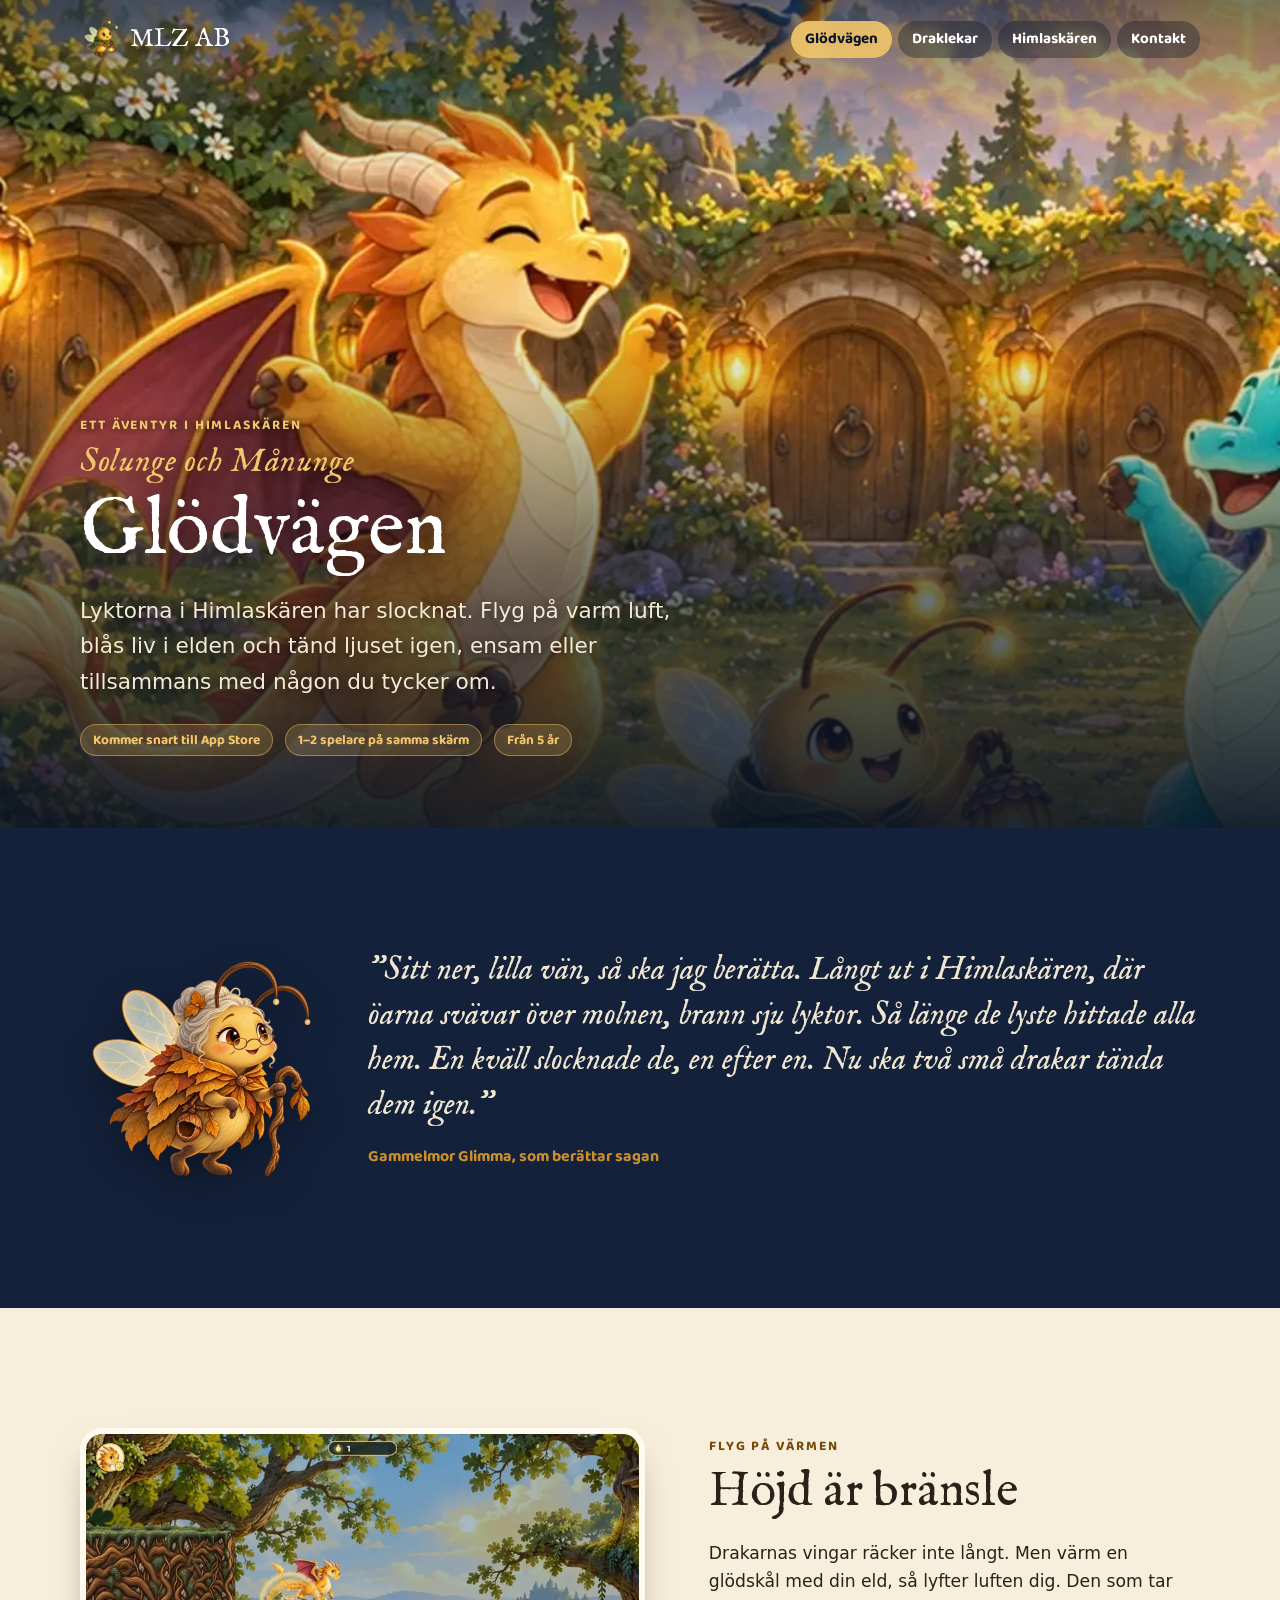
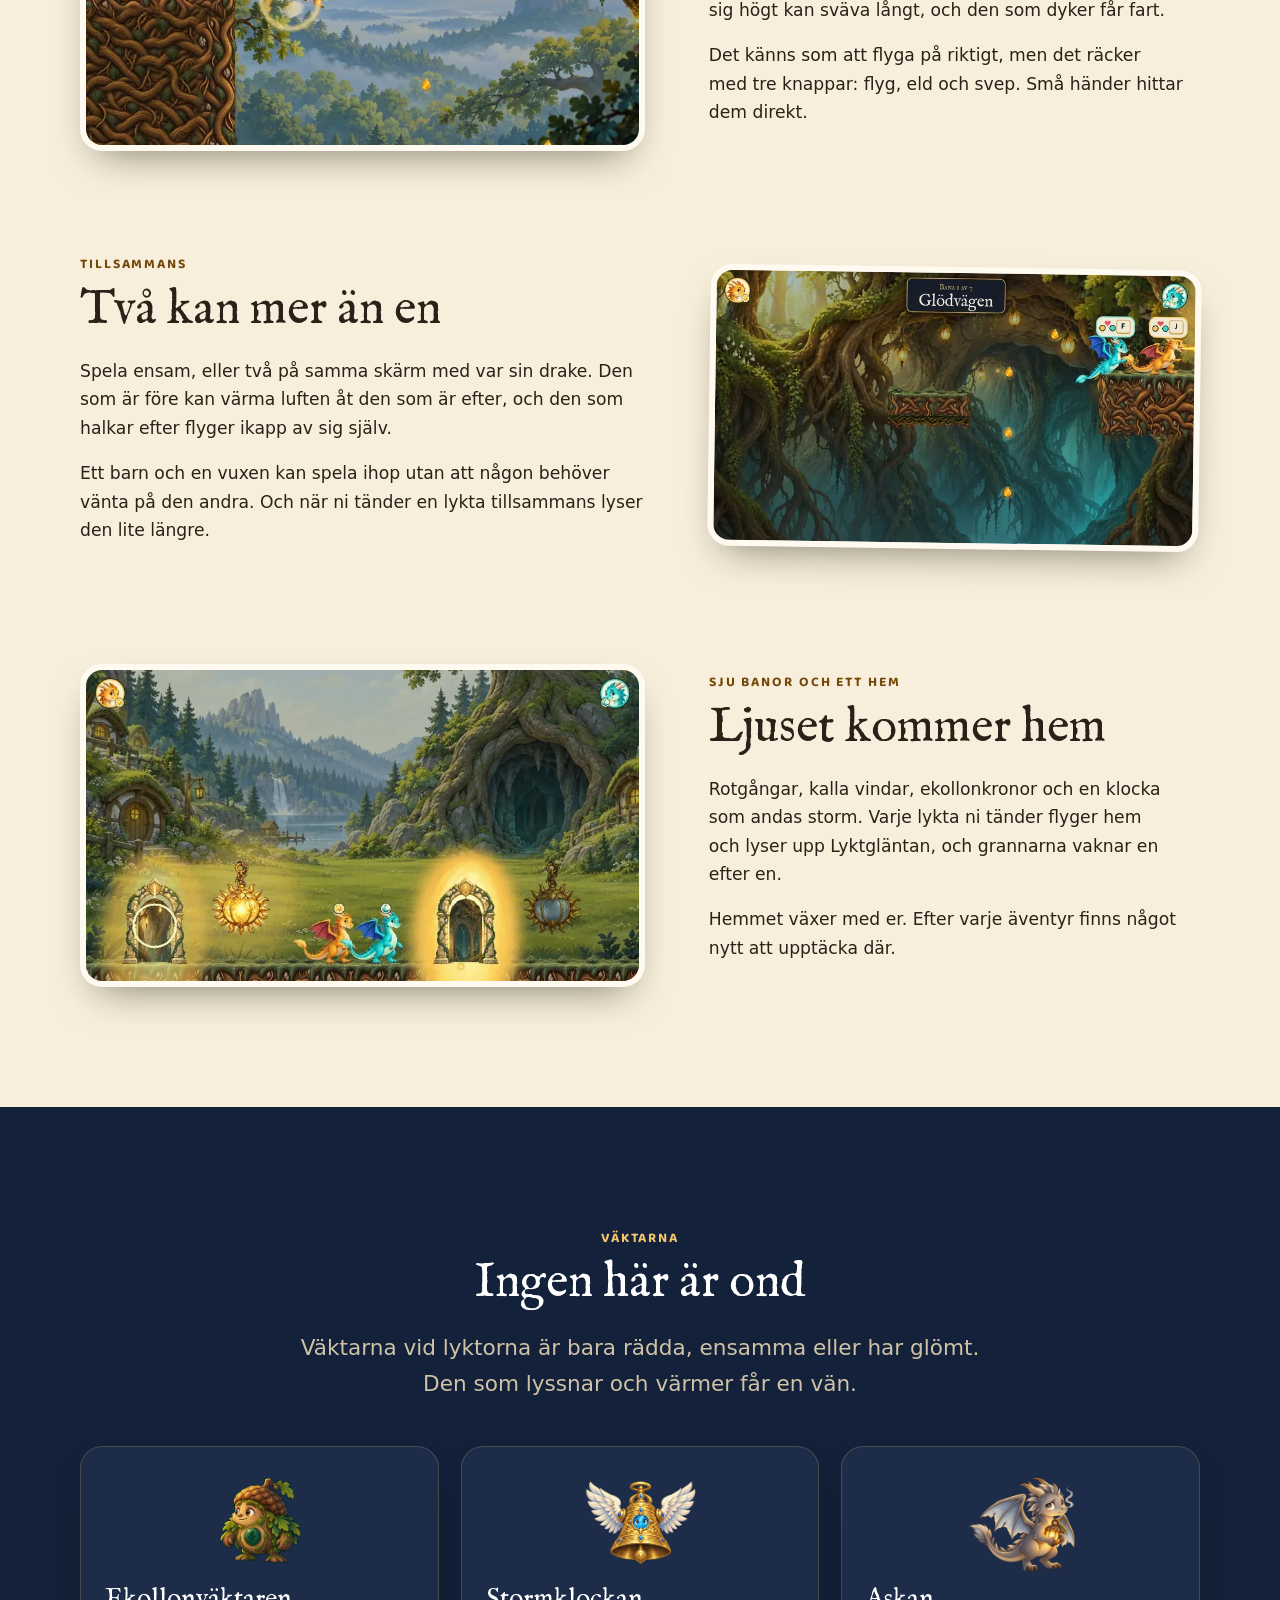
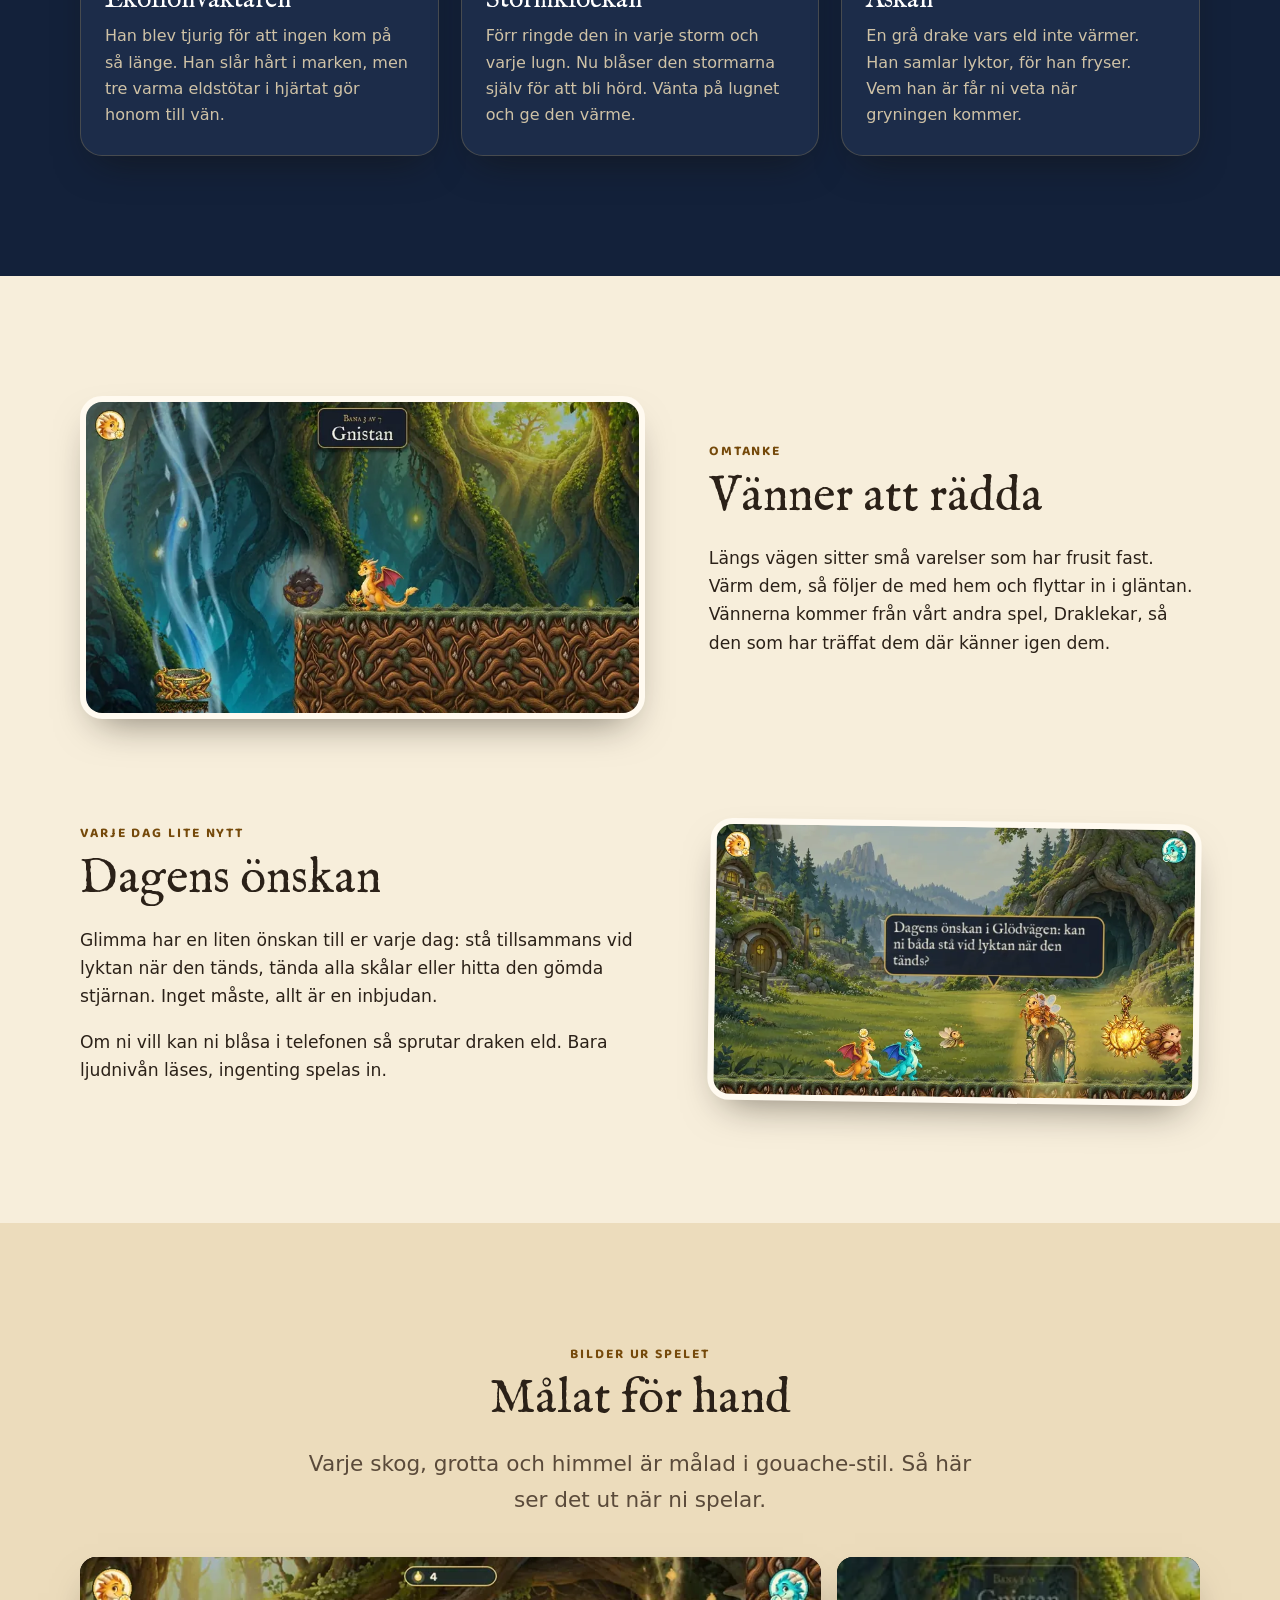
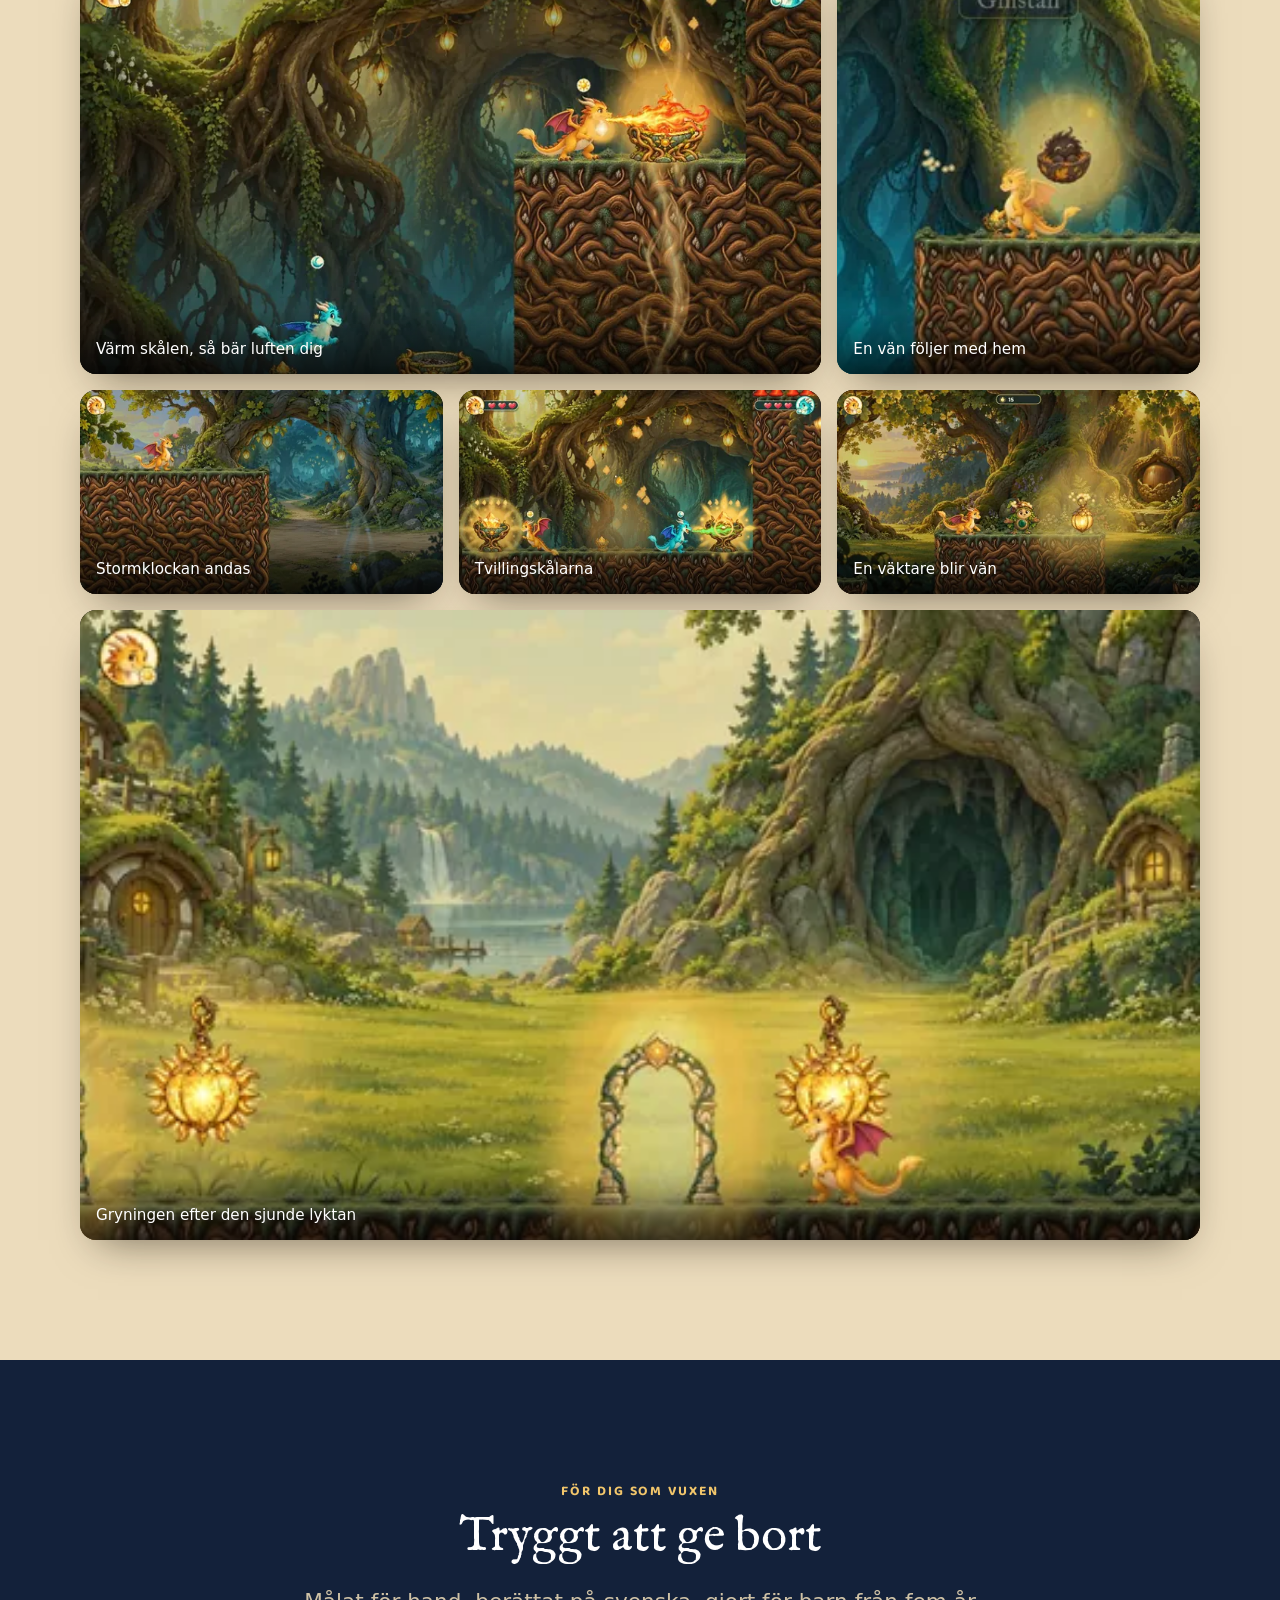
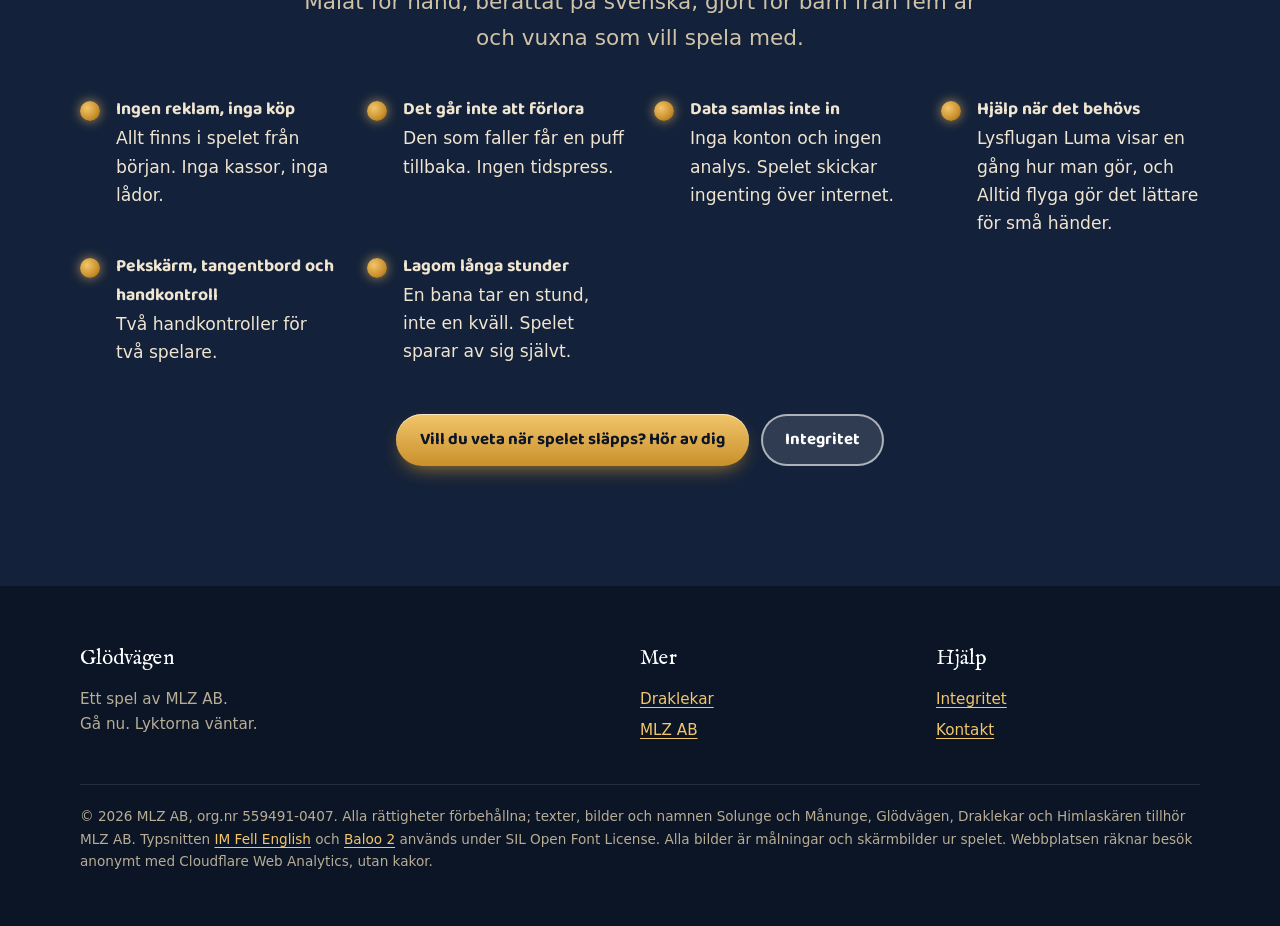
==== commit 68da8083: "Drakarna heter Solunge och Månunge Serietitlarna blir Solunge och Månunge: Glödvägen och Solunge och" ====
--- a/dragonaventyret/index.html
+++ b/dragonaventyret/index.html
@@ -3,9 +3,9 @@
 <head>
   <meta charset="utf-8">
   <meta name="viewport" content="width=device-width, initial-scale=1">
-  <title>Brasa och Bölja: Glödvägen – två drakar tänder sju lyktor · MLZ AB</title>
+  <title>Solunge och Månunge: Glödvägen – två drakar tänder sju lyktor · MLZ AB</title>
   <meta name="description" content="Lyktorna i Himlaskären har slocknat. Flyg på varm luft, blås liv i elden och tänd ljuset igen, ensam eller tillsammans med någon du tycker om. Ett handmålat familjeäventyr för barn från fem år.">
-  <meta property="og:title" content="Brasa och Bölja: Glödvägen – två drakar tänder sju lyktor">
+  <meta property="og:title" content="Solunge och Månunge: Glödvägen – två drakar tänder sju lyktor">
   <meta property="og:description" content="Ett handmålat plattformsäventyr för en eller två spelare på samma skärm. Gjort för barn och vuxna att spela tillsammans.">
   <meta property="og:type" content="website">
   <link rel="canonical" href="https://mlz-labs.com/dragonaventyret/">
@@ -19,7 +19,7 @@
   <link rel="preload" href="../typsnitt/IMFellEnglish-Regular.woff2" as="font" type="font/woff2" crossorigin>
   <link rel="preload" as="image" href="../bilder/dragon/lyktglantan-mobil.webp" media="(max-aspect-ratio: 4/3)" fetchpriority="high">
   <link rel="preload" as="image" href="../bilder/dragon/lyktglantan.webp" imagesrcset="../bilder/dragon/lyktglantan-800.webp 800w, ../bilder/dragon/lyktglantan-1200.webp 1200w, ../bilder/dragon/lyktglantan.webp 1600w" imagesizes="100vw" media="(min-aspect-ratio: 4/3)" fetchpriority="high">
-  <script type="application/ld+json">{"@context": "https://schema.org", "@type": "VideoGame", "name": "Brasa och Bölja: Glödvägen", "alternateName": "Glödvägen", "description": "Lyktorna i Himlaskären har slocknat. Flyg på varm luft, blås liv i elden och tänd ljuset igen, ensam eller tillsammans med någon du tycker om. Ett handmålat familjeäventyr för barn från fem år.", "url": "https://mlz-labs.com/dragonaventyret/", "image": "https://mlz-labs.com/bilder/dela/dragonaventyret.jpg", "inLanguage": "sv", "publisher": {"@type": "Organization", "name": "MLZ AB", "url": "https://mlz-labs.com/"}, "gamePlatform": ["iOS", "macOS", "Windows"], "numberOfPlayers": {"@type": "QuantitativeValue", "minValue": 1, "maxValue": 2}}</script>
+  <script type="application/ld+json">{"@context": "https://schema.org", "@type": "VideoGame", "name": "Solunge och Månunge: Glödvägen", "alternateName": "Glödvägen", "description": "Lyktorna i Himlaskären har slocknat. Flyg på varm luft, blås liv i elden och tänd ljuset igen, ensam eller tillsammans med någon du tycker om. Ett handmålat familjeäventyr för barn från fem år.", "url": "https://mlz-labs.com/dragonaventyret/", "image": "https://mlz-labs.com/bilder/dela/dragonaventyret.jpg", "inLanguage": "sv", "publisher": {"@type": "Organization", "name": "MLZ AB", "url": "https://mlz-labs.com/"}, "gamePlatform": ["iOS", "macOS", "Windows"], "numberOfPlayers": {"@type": "QuantitativeValue", "minValue": 1, "maxValue": 2}}</script>
   <meta name="theme-color" content="#13213a">
   <link rel="icon" type="image/png" href="../bilder/mlz/favicon.png">
   <link rel="stylesheet" href="../stil.css">
@@ -47,7 +47,7 @@
     </picture>
     <div class="inre">
       <p class="overrubrik">Ett äventyr i Himlaskären</p>
-      <h1><span class="serie">Brasa och Bölja</span>Glödvägen</h1>
+      <h1><span class="serie">Solunge och Månunge</span>Glödvägen</h1>
       <p class="ingress">Lyktorna i Himlaskären har slocknat. Flyg på varm luft, blås liv i elden och tänd ljuset igen, ensam eller tillsammans med någon du tycker om.</p>
       <div class="knappar">
         <span class="etikett">Kommer snart till App Store</span>
@@ -211,7 +211,7 @@
         <li><a href="mailto:contact@mlz-labs.com">Kontakt</a></li>
       </ul>
     </div>
-    <p class="liten">© 2026 MLZ AB, org.nr 559491-0407. Alla rättigheter förbehållna; texter, bilder och namnen Brasa och Bölja, Glödvägen, Draklekar och Himlaskären tillhör MLZ AB. Typsnitten <a href="/typsnitt/OFL-IMFellEnglish.txt">IM Fell English</a> och <a href="/typsnitt/OFL.txt">Baloo 2</a> används under SIL Open Font License. Alla bilder är målningar och skärmbilder ur spelet. Webbplatsen räknar besök anonymt med Cloudflare Web Analytics, utan kakor.</p>
+    <p class="liten">© 2026 MLZ AB, org.nr 559491-0407. Alla rättigheter förbehållna; texter, bilder och namnen Solunge och Månunge, Glödvägen, Draklekar och Himlaskären tillhör MLZ AB. Typsnitten <a href="/typsnitt/OFL-IMFellEnglish.txt">IM Fell English</a> och <a href="/typsnitt/OFL.txt">Baloo 2</a> används under SIL Open Font License. Alla bilder är målningar och skärmbilder ur spelet. Webbplatsen räknar besök anonymt med Cloudflare Web Analytics, utan kakor.</p>
   </div>
 </footer>
 
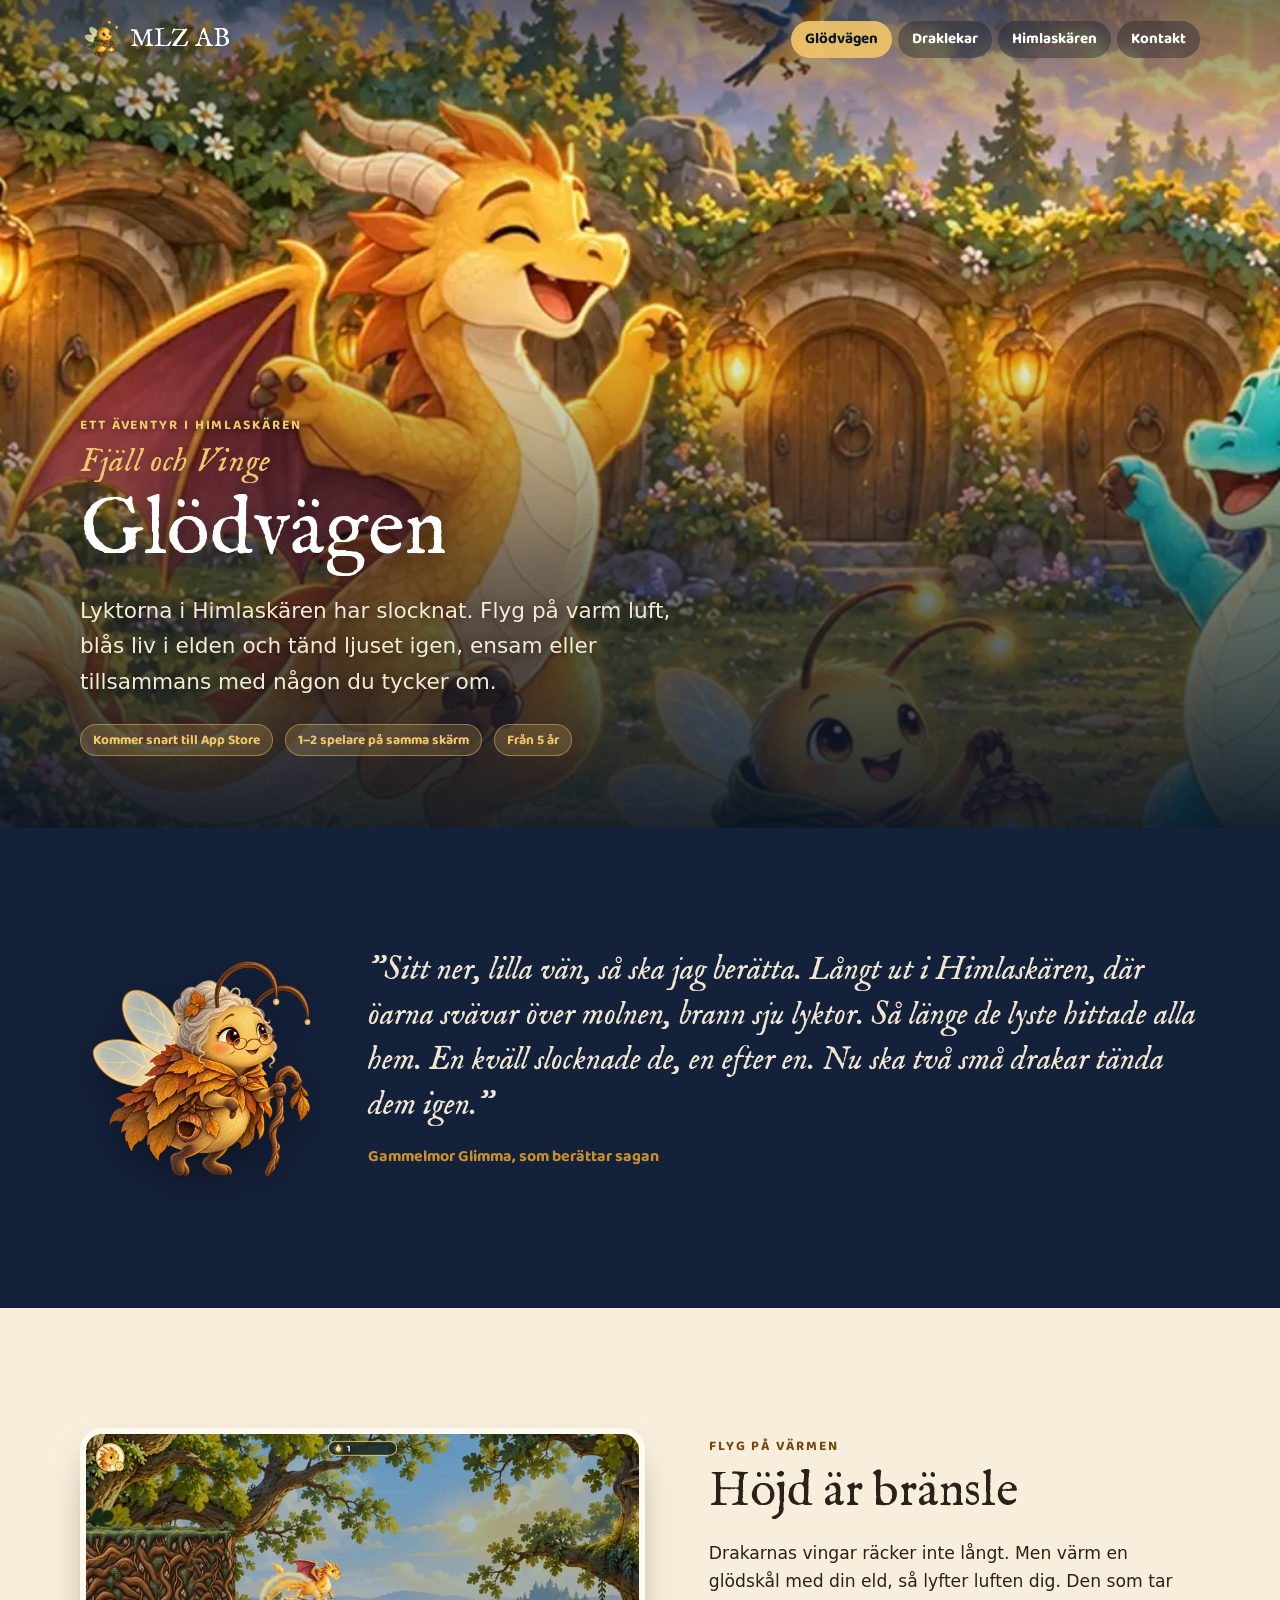
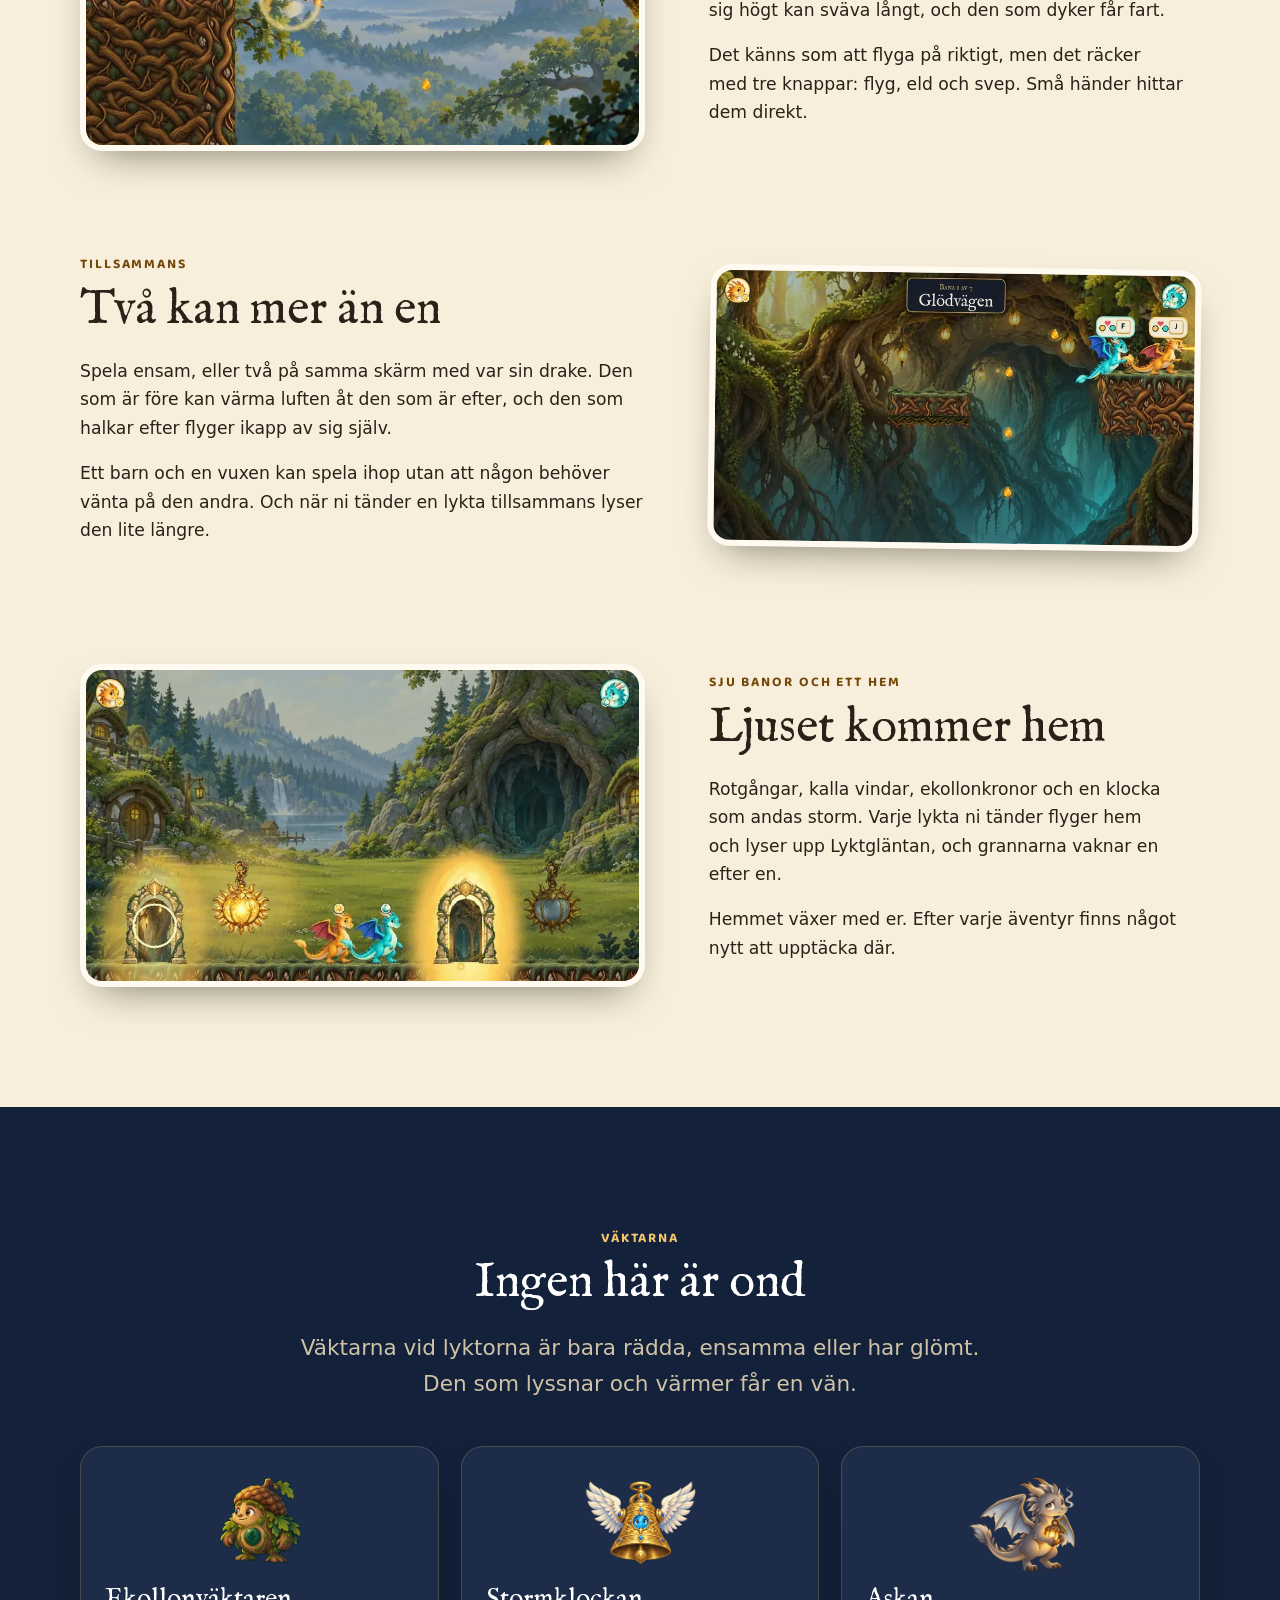
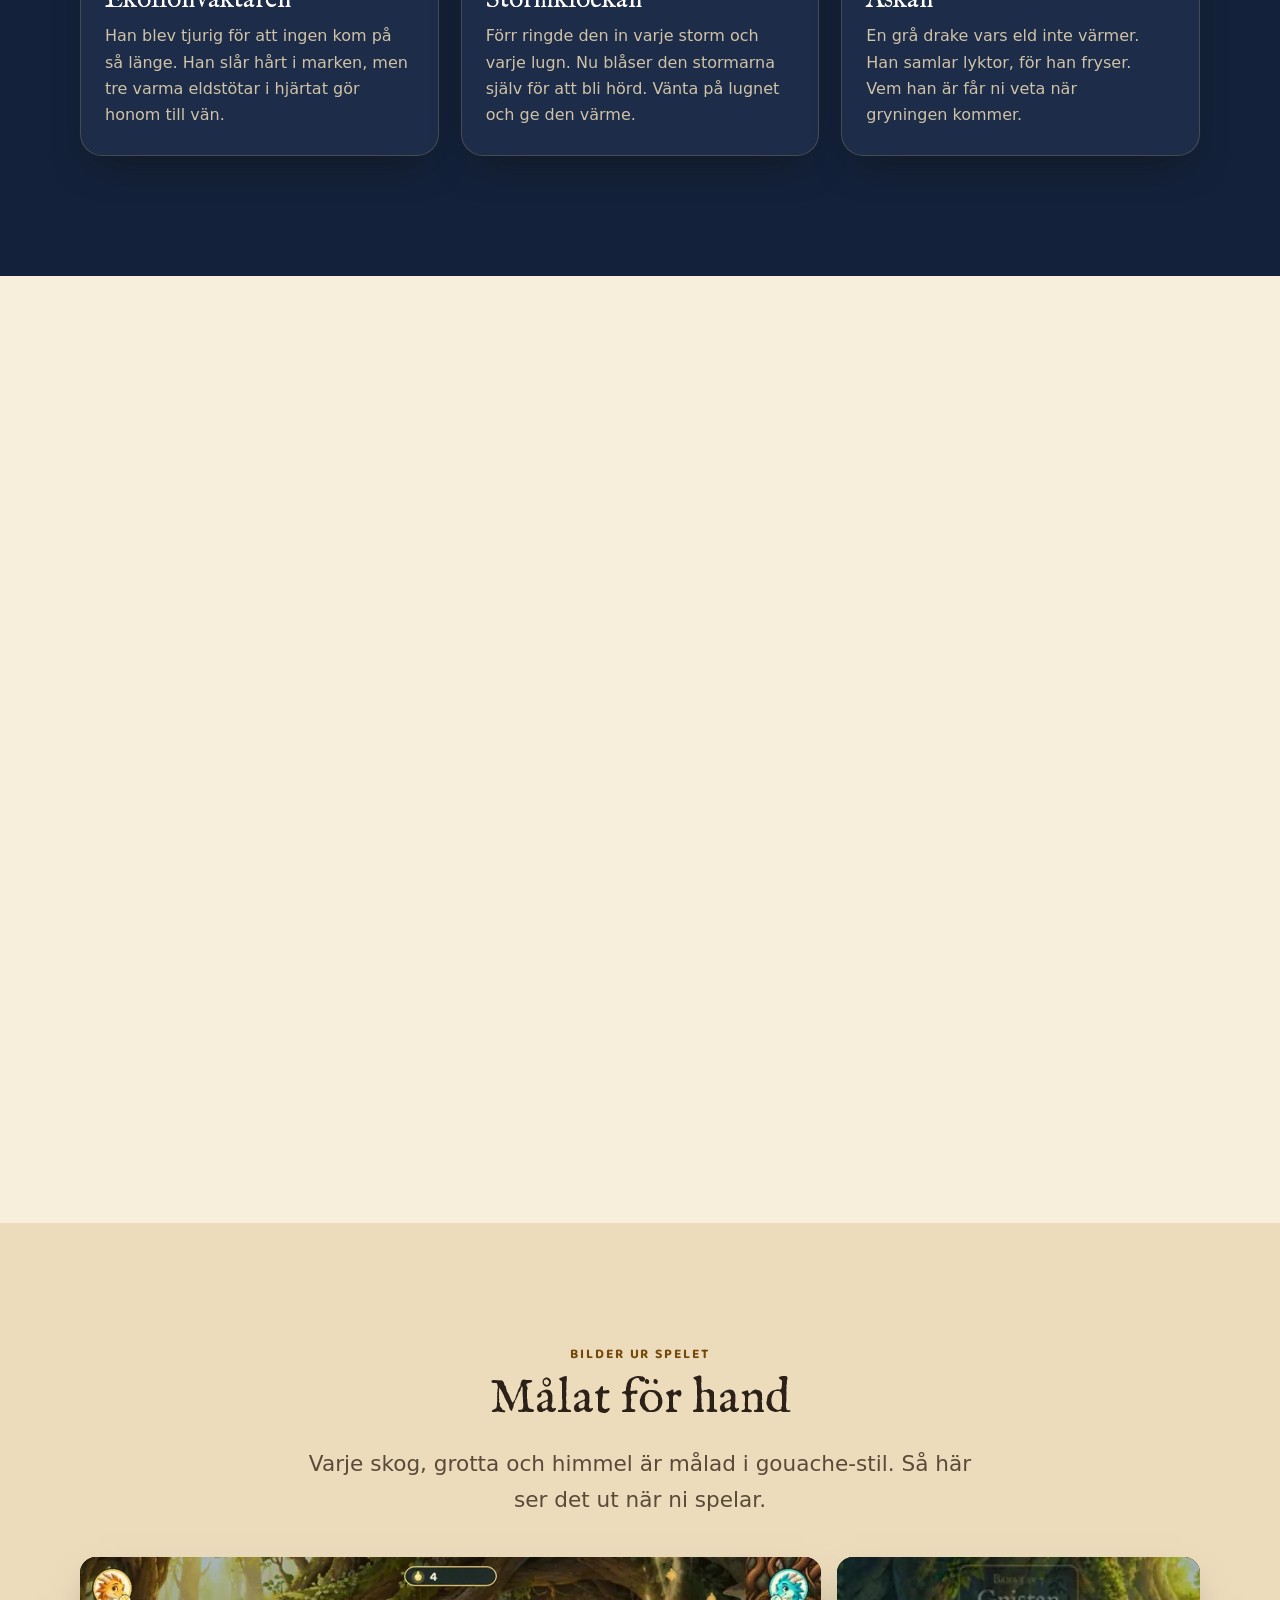
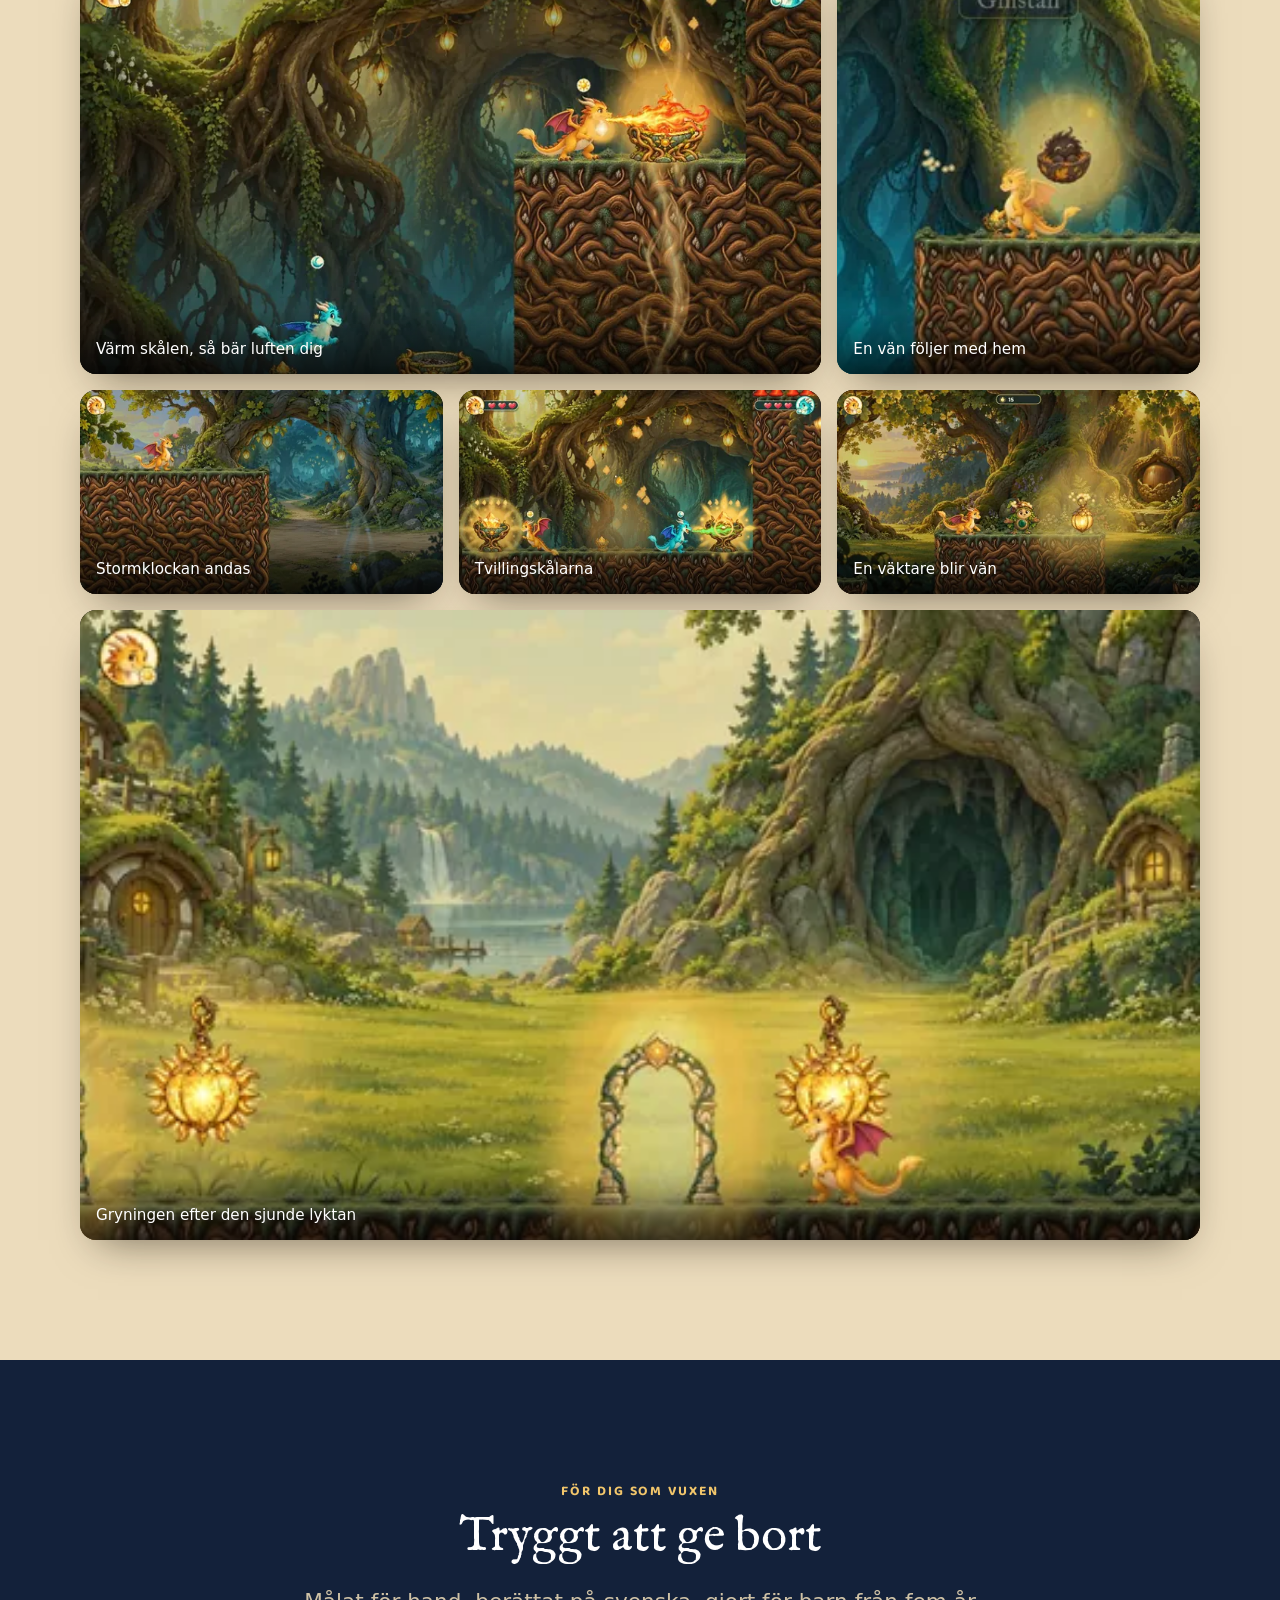
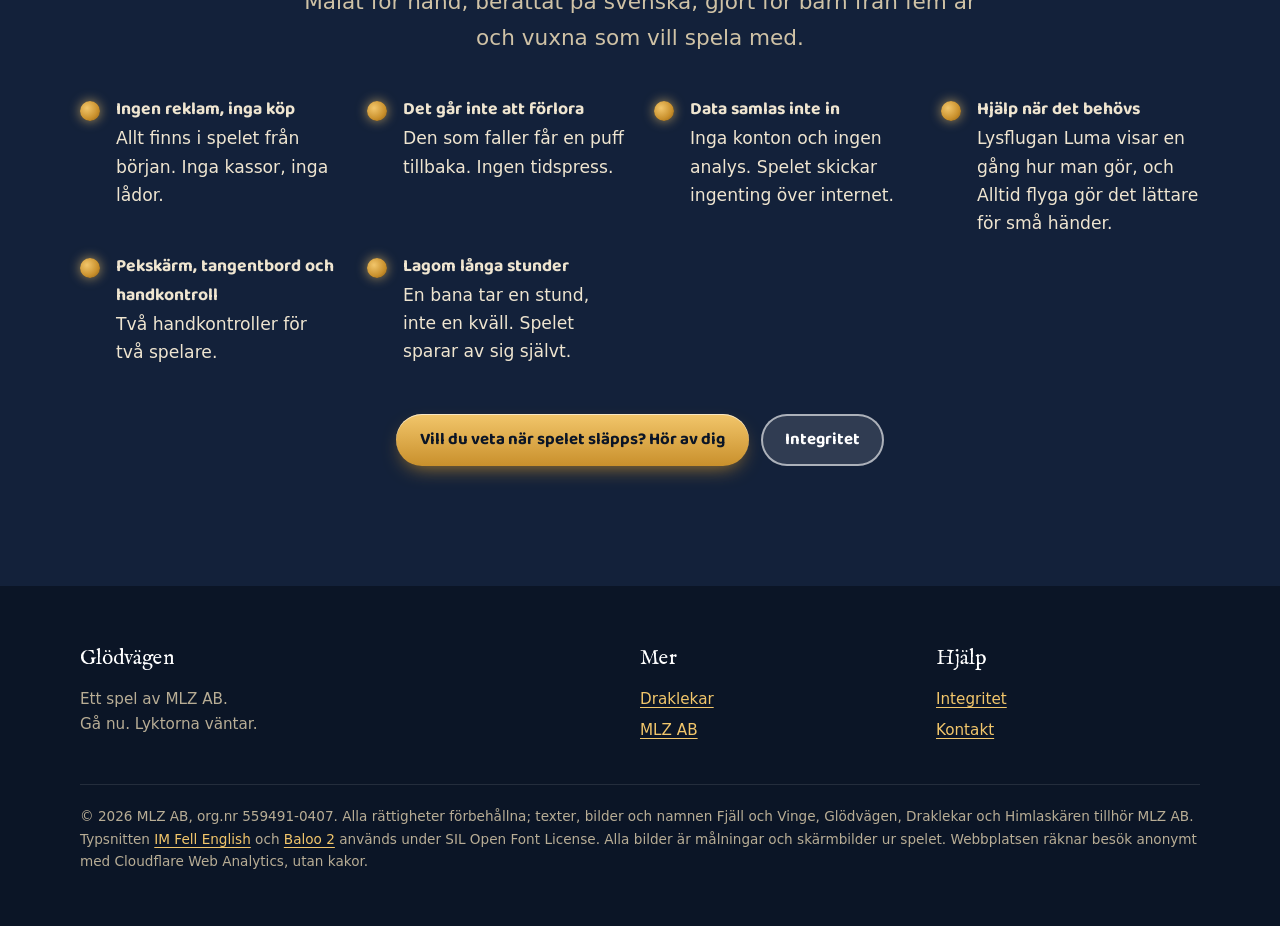
==== commit 62513280: "Drakarna heter Fjäll och Vinge Serietitlarna blir Fjäll och Vinge: Glödvägen och Fjäll och Vinge: Dr" ====
--- a/dragonaventyret/index.html
+++ b/dragonaventyret/index.html
@@ -3,9 +3,9 @@
 <head>
   <meta charset="utf-8">
   <meta name="viewport" content="width=device-width, initial-scale=1">
-  <title>Solunge och Månunge: Glödvägen – två drakar tänder sju lyktor · MLZ AB</title>
+  <title>Fjäll och Vinge: Glödvägen – två drakar tänder sju lyktor · MLZ AB</title>
   <meta name="description" content="Lyktorna i Himlaskären har slocknat. Flyg på varm luft, blås liv i elden och tänd ljuset igen, ensam eller tillsammans med någon du tycker om. Ett handmålat familjeäventyr för barn från fem år.">
-  <meta property="og:title" content="Solunge och Månunge: Glödvägen – två drakar tänder sju lyktor">
+  <meta property="og:title" content="Fjäll och Vinge: Glödvägen – två drakar tänder sju lyktor">
   <meta property="og:description" content="Ett handmålat plattformsäventyr för en eller två spelare på samma skärm. Gjort för barn och vuxna att spela tillsammans.">
   <meta property="og:type" content="website">
   <link rel="canonical" href="https://mlz-labs.com/dragonaventyret/">
@@ -19,7 +19,7 @@
   <link rel="preload" href="../typsnitt/IMFellEnglish-Regular.woff2" as="font" type="font/woff2" crossorigin>
   <link rel="preload" as="image" href="../bilder/dragon/lyktglantan-mobil.webp" media="(max-aspect-ratio: 4/3)" fetchpriority="high">
   <link rel="preload" as="image" href="../bilder/dragon/lyktglantan.webp" imagesrcset="../bilder/dragon/lyktglantan-800.webp 800w, ../bilder/dragon/lyktglantan-1200.webp 1200w, ../bilder/dragon/lyktglantan.webp 1600w" imagesizes="100vw" media="(min-aspect-ratio: 4/3)" fetchpriority="high">
-  <script type="application/ld+json">{"@context": "https://schema.org", "@type": "VideoGame", "name": "Solunge och Månunge: Glödvägen", "alternateName": "Glödvägen", "description": "Lyktorna i Himlaskären har slocknat. Flyg på varm luft, blås liv i elden och tänd ljuset igen, ensam eller tillsammans med någon du tycker om. Ett handmålat familjeäventyr för barn från fem år.", "url": "https://mlz-labs.com/dragonaventyret/", "image": "https://mlz-labs.com/bilder/dela/dragonaventyret.jpg", "inLanguage": "sv", "publisher": {"@type": "Organization", "name": "MLZ AB", "url": "https://mlz-labs.com/"}, "gamePlatform": ["iOS", "macOS", "Windows"], "numberOfPlayers": {"@type": "QuantitativeValue", "minValue": 1, "maxValue": 2}}</script>
+  <script type="application/ld+json">{"@context": "https://schema.org", "@type": "VideoGame", "name": "Fjäll och Vinge: Glödvägen", "alternateName": "Glödvägen", "description": "Lyktorna i Himlaskären har slocknat. Flyg på varm luft, blås liv i elden och tänd ljuset igen, ensam eller tillsammans med någon du tycker om. Ett handmålat familjeäventyr för barn från fem år.", "url": "https://mlz-labs.com/dragonaventyret/", "image": "https://mlz-labs.com/bilder/dela/dragonaventyret.jpg", "inLanguage": "sv", "publisher": {"@type": "Organization", "name": "MLZ AB", "url": "https://mlz-labs.com/"}, "gamePlatform": ["iOS", "macOS", "Windows"], "numberOfPlayers": {"@type": "QuantitativeValue", "minValue": 1, "maxValue": 2}}</script>
   <meta name="theme-color" content="#13213a">
   <link rel="icon" type="image/png" href="../bilder/mlz/favicon.png">
   <link rel="stylesheet" href="../stil.css">
@@ -47,7 +47,7 @@
     </picture>
     <div class="inre">
       <p class="overrubrik">Ett äventyr i Himlaskären</p>
-      <h1><span class="serie">Solunge och Månunge</span>Glödvägen</h1>
+      <h1><span class="serie">Fjäll och Vinge</span>Glödvägen</h1>
       <p class="ingress">Lyktorna i Himlaskären har slocknat. Flyg på varm luft, blås liv i elden och tänd ljuset igen, ensam eller tillsammans med någon du tycker om.</p>
       <div class="knappar">
         <span class="etikett">Kommer snart till App Store</span>
@@ -211,7 +211,7 @@
         <li><a href="mailto:contact@mlz-labs.com">Kontakt</a></li>
       </ul>
     </div>
-    <p class="liten">© 2026 MLZ AB, org.nr 559491-0407. Alla rättigheter förbehållna; texter, bilder och namnen Solunge och Månunge, Glödvägen, Draklekar och Himlaskären tillhör MLZ AB. Typsnitten <a href="/typsnitt/OFL-IMFellEnglish.txt">IM Fell English</a> och <a href="/typsnitt/OFL.txt">Baloo 2</a> används under SIL Open Font License. Alla bilder är målningar och skärmbilder ur spelet. Webbplatsen räknar besök anonymt med Cloudflare Web Analytics, utan kakor.</p>
+    <p class="liten">© 2026 MLZ AB, org.nr 559491-0407. Alla rättigheter förbehållna; texter, bilder och namnen Fjäll och Vinge, Glödvägen, Draklekar och Himlaskären tillhör MLZ AB. Typsnitten <a href="/typsnitt/OFL-IMFellEnglish.txt">IM Fell English</a> och <a href="/typsnitt/OFL.txt">Baloo 2</a> används under SIL Open Font License. Alla bilder är målningar och skärmbilder ur spelet. Webbplatsen räknar besök anonymt med Cloudflare Web Analytics, utan kakor.</p>
   </div>
 </footer>
 
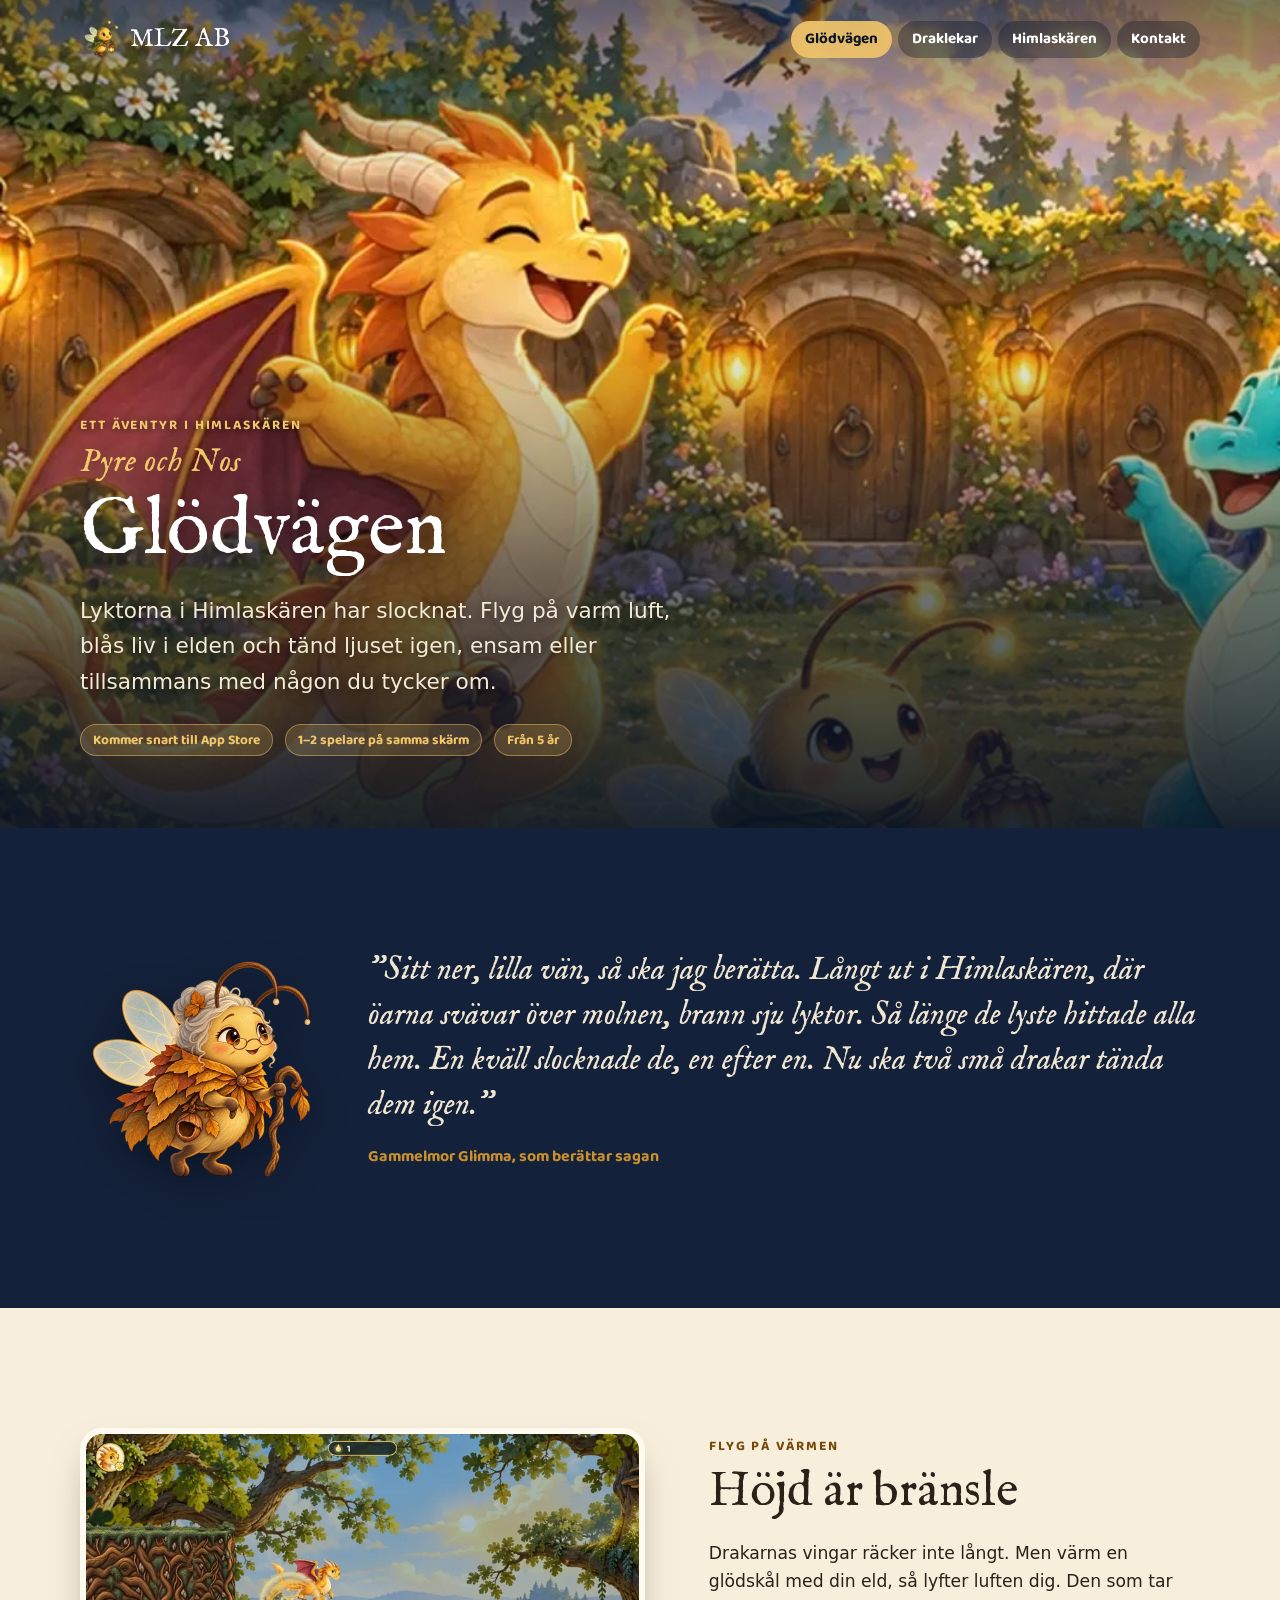
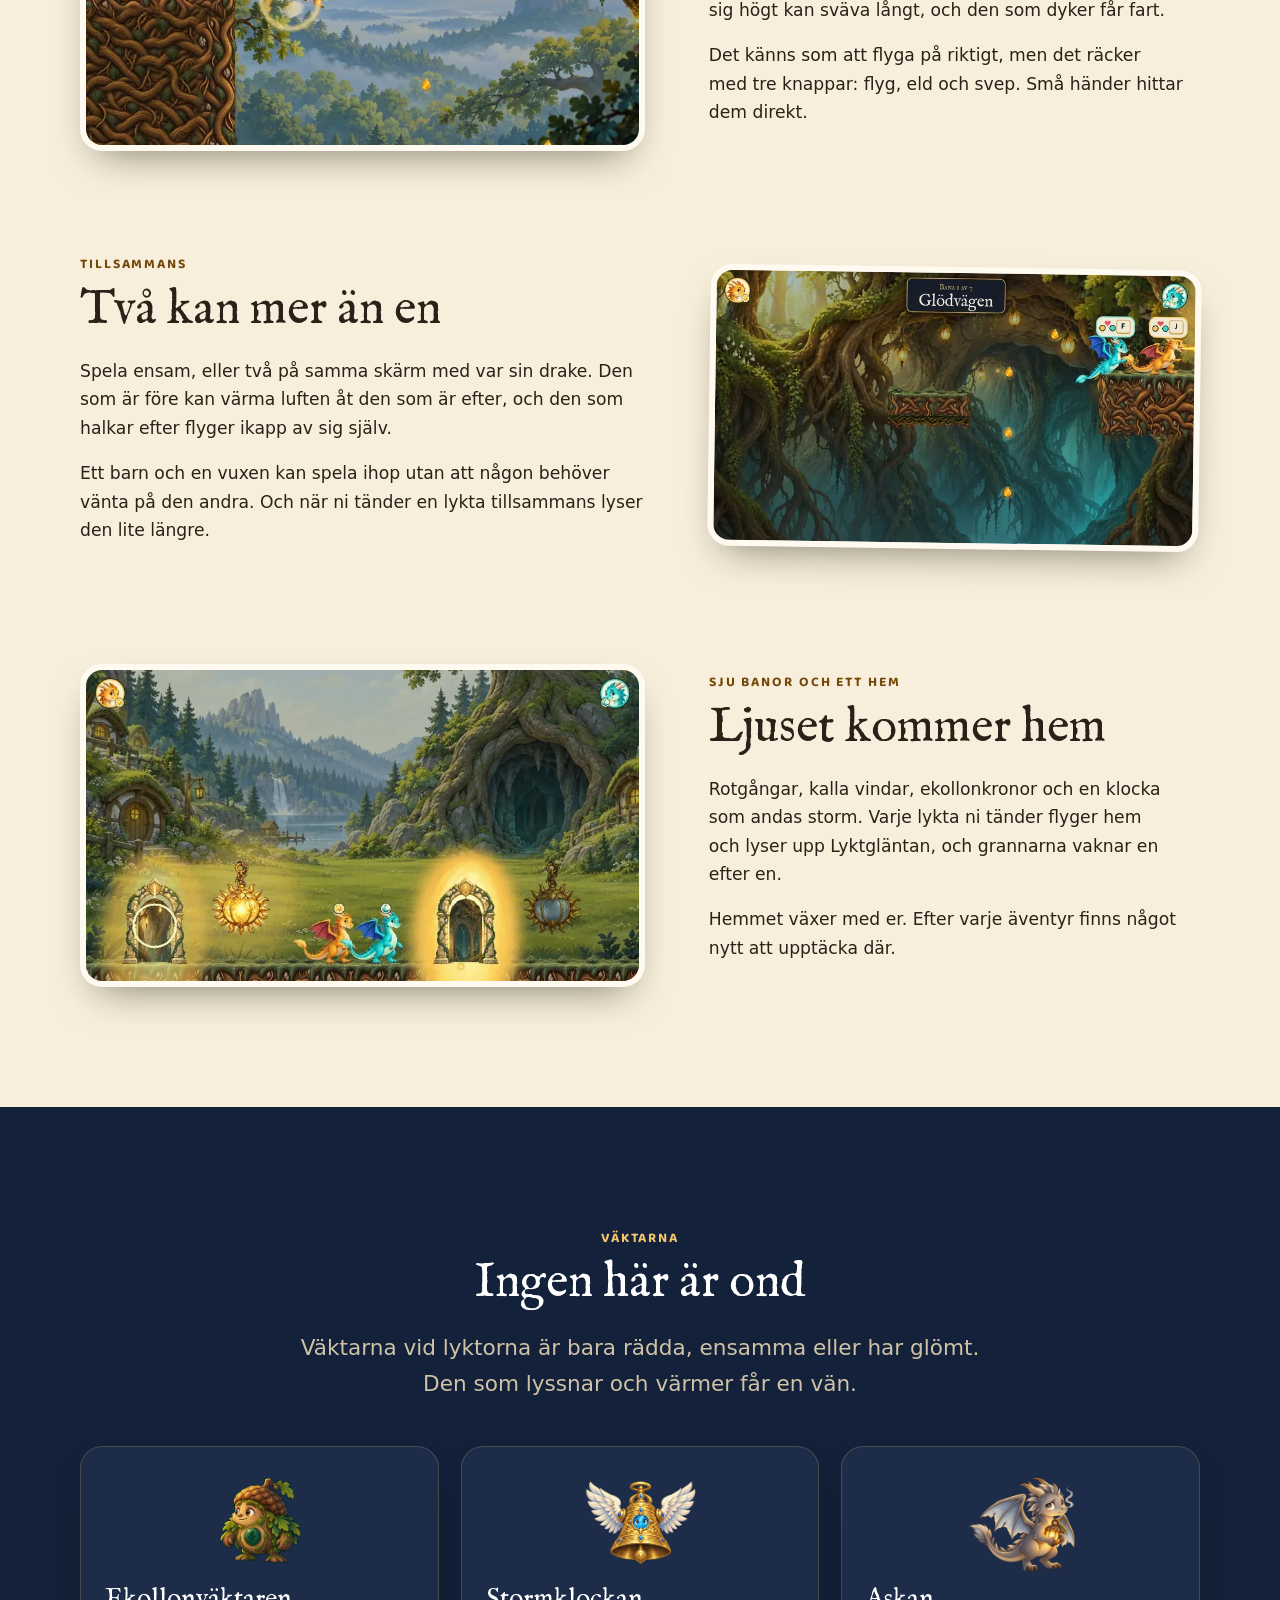
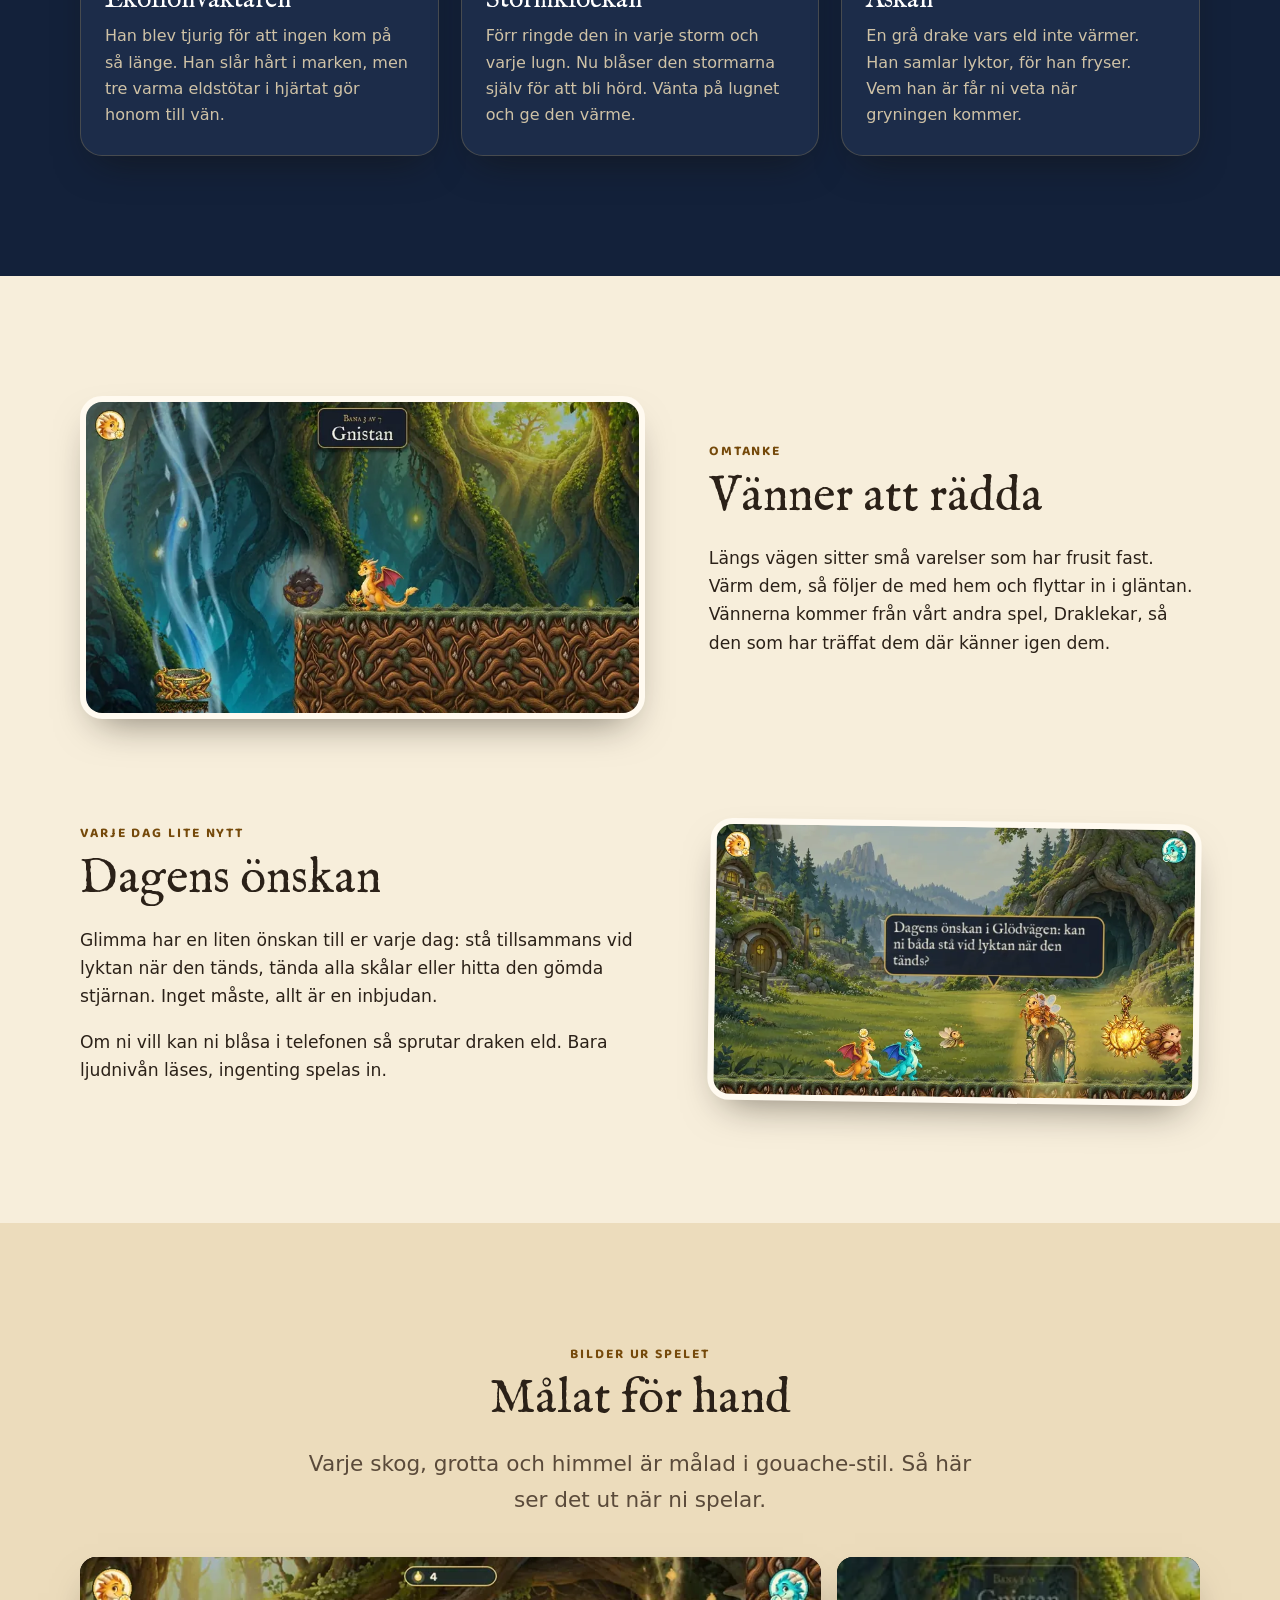
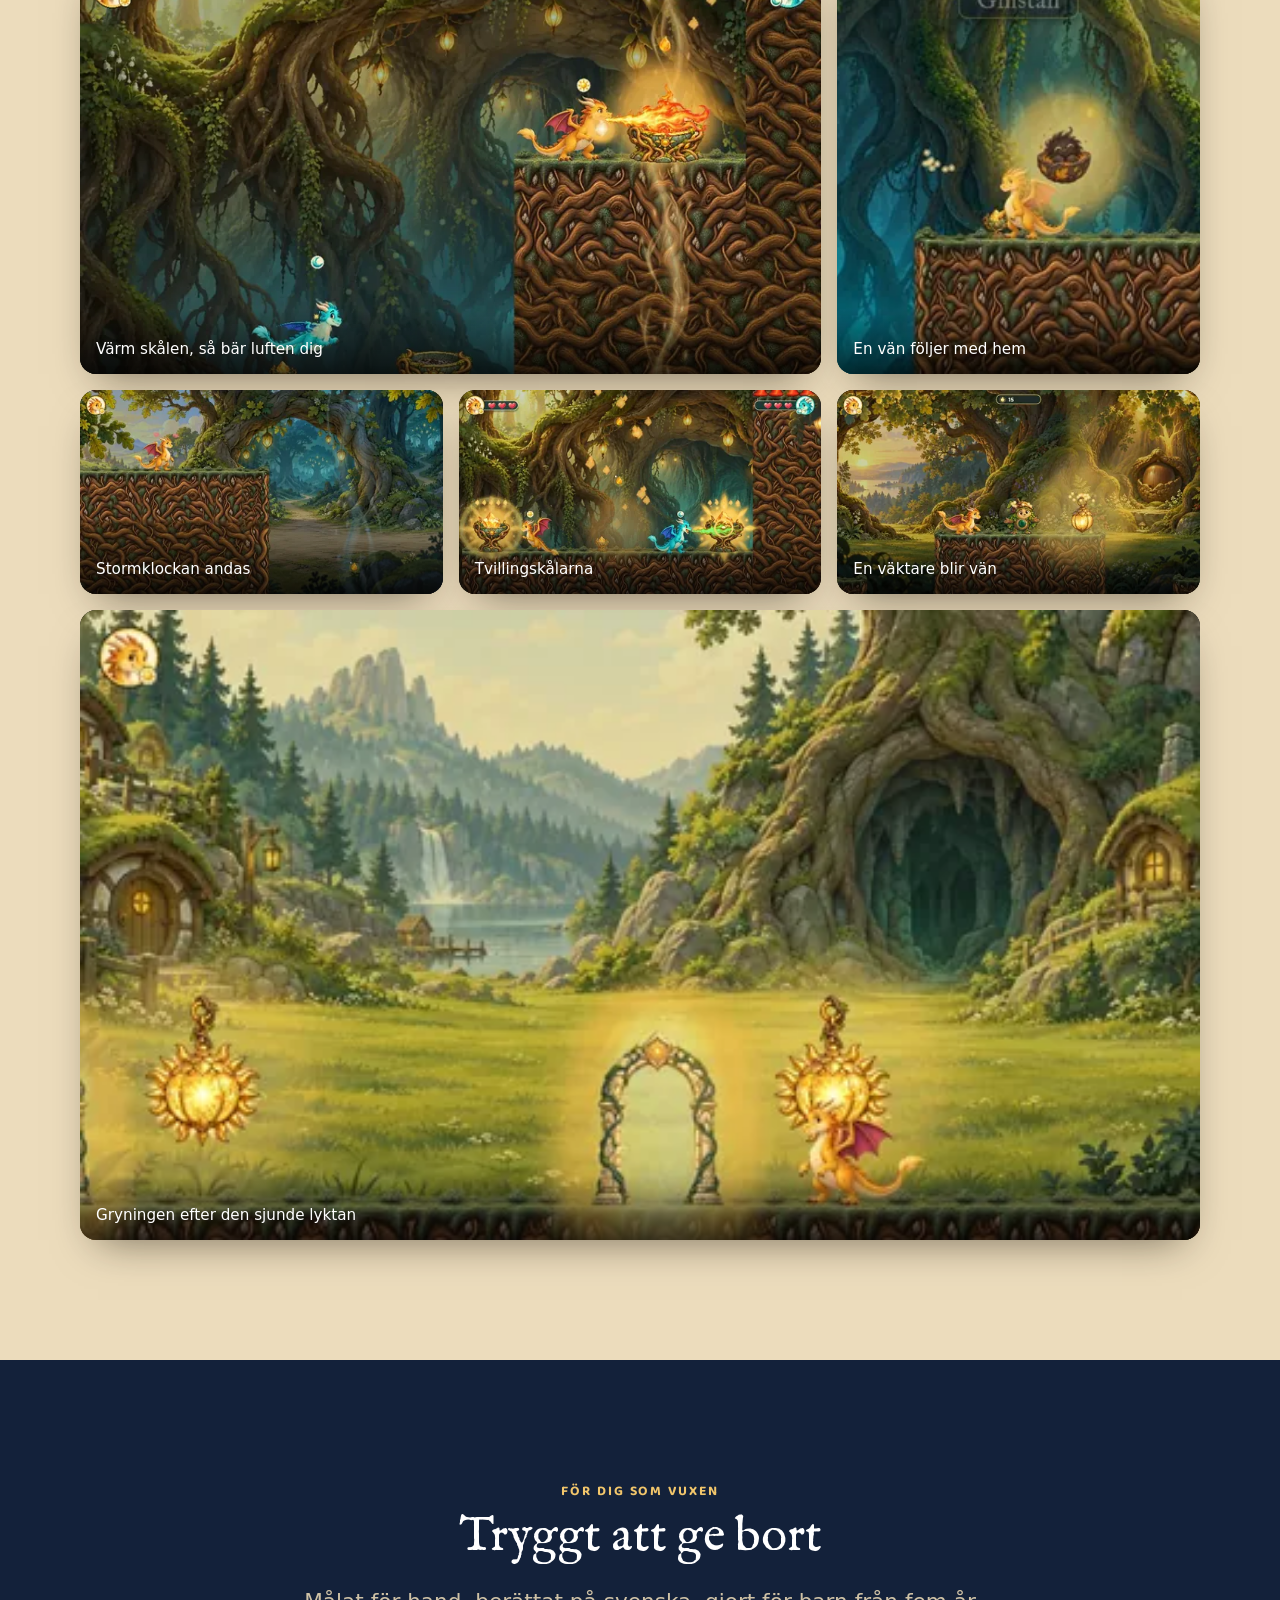
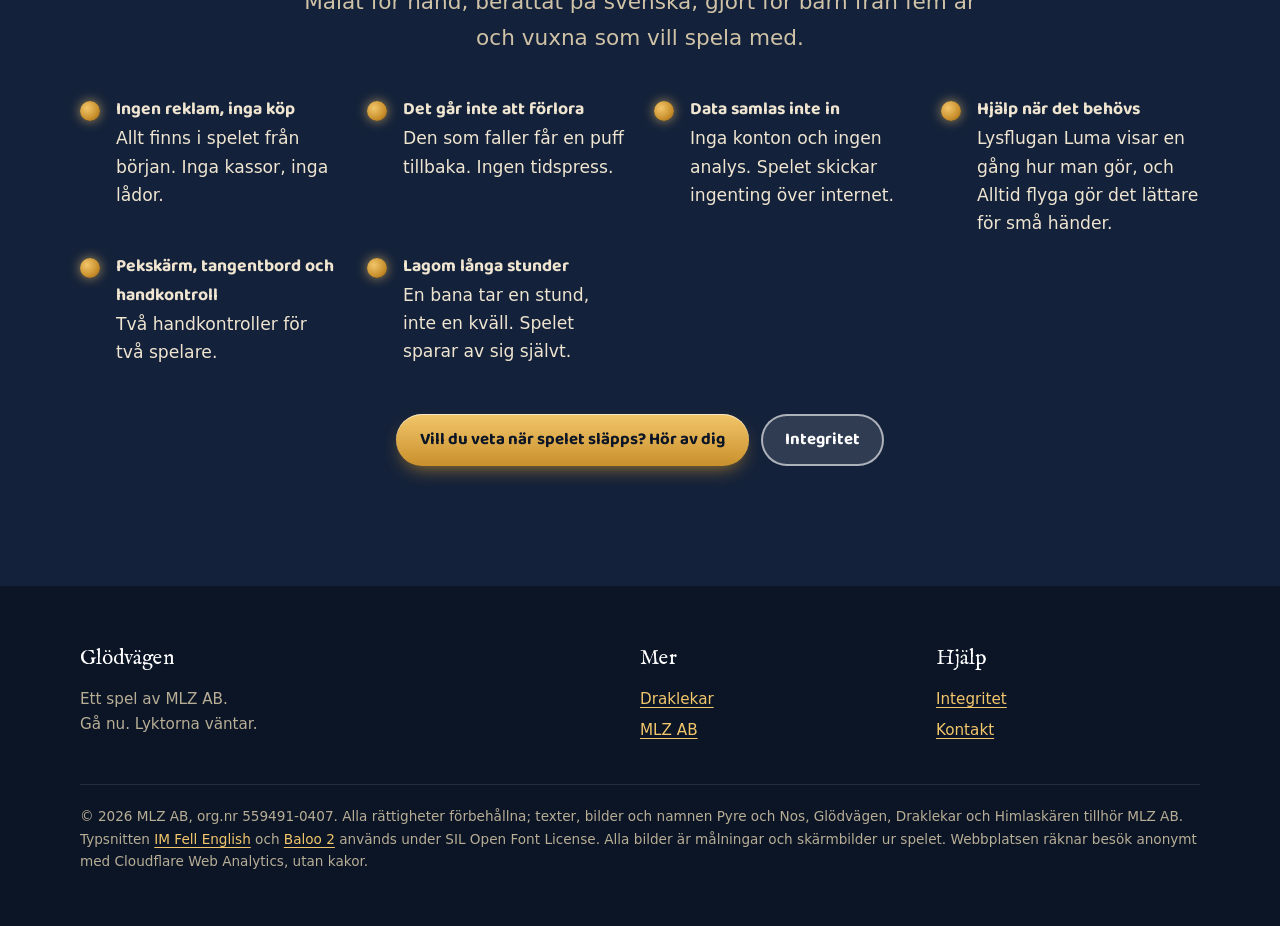
==== commit 4e2b88f6: "Drakarna heter Pyre och Nos Serietitlarna blir Pyre och Nos: Glödvägen och Pyre och Nos: Draklekar. " ====
--- a/dragonaventyret/index.html
+++ b/dragonaventyret/index.html
@@ -3,9 +3,9 @@
 <head>
   <meta charset="utf-8">
   <meta name="viewport" content="width=device-width, initial-scale=1">
-  <title>Fjäll och Vinge: Glödvägen – två drakar tänder sju lyktor · MLZ AB</title>
+  <title>Pyre och Nos: Glödvägen – två drakar tänder sju lyktor · MLZ AB</title>
   <meta name="description" content="Lyktorna i Himlaskären har slocknat. Flyg på varm luft, blås liv i elden och tänd ljuset igen, ensam eller tillsammans med någon du tycker om. Ett handmålat familjeäventyr för barn från fem år.">
-  <meta property="og:title" content="Fjäll och Vinge: Glödvägen – två drakar tänder sju lyktor">
+  <meta property="og:title" content="Pyre och Nos: Glödvägen – två drakar tänder sju lyktor">
   <meta property="og:description" content="Ett handmålat plattformsäventyr för en eller två spelare på samma skärm. Gjort för barn och vuxna att spela tillsammans.">
   <meta property="og:type" content="website">
   <link rel="canonical" href="https://mlz-labs.com/dragonaventyret/">
@@ -19,7 +19,7 @@
   <link rel="preload" href="../typsnitt/IMFellEnglish-Regular.woff2" as="font" type="font/woff2" crossorigin>
   <link rel="preload" as="image" href="../bilder/dragon/lyktglantan-mobil.webp" media="(max-aspect-ratio: 4/3)" fetchpriority="high">
   <link rel="preload" as="image" href="../bilder/dragon/lyktglantan.webp" imagesrcset="../bilder/dragon/lyktglantan-800.webp 800w, ../bilder/dragon/lyktglantan-1200.webp 1200w, ../bilder/dragon/lyktglantan.webp 1600w" imagesizes="100vw" media="(min-aspect-ratio: 4/3)" fetchpriority="high">
-  <script type="application/ld+json">{"@context": "https://schema.org", "@type": "VideoGame", "name": "Fjäll och Vinge: Glödvägen", "alternateName": "Glödvägen", "description": "Lyktorna i Himlaskären har slocknat. Flyg på varm luft, blås liv i elden och tänd ljuset igen, ensam eller tillsammans med någon du tycker om. Ett handmålat familjeäventyr för barn från fem år.", "url": "https://mlz-labs.com/dragonaventyret/", "image": "https://mlz-labs.com/bilder/dela/dragonaventyret.jpg", "inLanguage": "sv", "publisher": {"@type": "Organization", "name": "MLZ AB", "url": "https://mlz-labs.com/"}, "gamePlatform": ["iOS", "macOS", "Windows"], "numberOfPlayers": {"@type": "QuantitativeValue", "minValue": 1, "maxValue": 2}}</script>
+  <script type="application/ld+json">{"@context": "https://schema.org", "@type": "VideoGame", "name": "Pyre och Nos: Glödvägen", "alternateName": "Glödvägen", "description": "Lyktorna i Himlaskären har slocknat. Flyg på varm luft, blås liv i elden och tänd ljuset igen, ensam eller tillsammans med någon du tycker om. Ett handmålat familjeäventyr för barn från fem år.", "url": "https://mlz-labs.com/dragonaventyret/", "image": "https://mlz-labs.com/bilder/dela/dragonaventyret.jpg", "inLanguage": "sv", "publisher": {"@type": "Organization", "name": "MLZ AB", "url": "https://mlz-labs.com/"}, "gamePlatform": ["iOS", "macOS", "Windows"], "numberOfPlayers": {"@type": "QuantitativeValue", "minValue": 1, "maxValue": 2}}</script>
   <meta name="theme-color" content="#13213a">
   <link rel="icon" type="image/png" href="../bilder/mlz/favicon.png">
   <link rel="stylesheet" href="../stil.css">
@@ -47,7 +47,7 @@
     </picture>
     <div class="inre">
       <p class="overrubrik">Ett äventyr i Himlaskären</p>
-      <h1><span class="serie">Fjäll och Vinge</span>Glödvägen</h1>
+      <h1><span class="serie">Pyre och Nos</span>Glödvägen</h1>
       <p class="ingress">Lyktorna i Himlaskären har slocknat. Flyg på varm luft, blås liv i elden och tänd ljuset igen, ensam eller tillsammans med någon du tycker om.</p>
       <div class="knappar">
         <span class="etikett">Kommer snart till App Store</span>
@@ -211,7 +211,7 @@
         <li><a href="mailto:contact@mlz-labs.com">Kontakt</a></li>
       </ul>
     </div>
-    <p class="liten">© 2026 MLZ AB, org.nr 559491-0407. Alla rättigheter förbehållna; texter, bilder och namnen Fjäll och Vinge, Glödvägen, Draklekar och Himlaskären tillhör MLZ AB. Typsnitten <a href="/typsnitt/OFL-IMFellEnglish.txt">IM Fell English</a> och <a href="/typsnitt/OFL.txt">Baloo 2</a> används under SIL Open Font License. Alla bilder är målningar och skärmbilder ur spelet. Webbplatsen räknar besök anonymt med Cloudflare Web Analytics, utan kakor.</p>
+    <p class="liten">© 2026 MLZ AB, org.nr 559491-0407. Alla rättigheter förbehållna; texter, bilder och namnen Pyre och Nos, Glödvägen, Draklekar och Himlaskären tillhör MLZ AB. Typsnitten <a href="/typsnitt/OFL-IMFellEnglish.txt">IM Fell English</a> och <a href="/typsnitt/OFL.txt">Baloo 2</a> används under SIL Open Font License. Alla bilder är målningar och skärmbilder ur spelet. Webbplatsen räknar besök anonymt med Cloudflare Web Analytics, utan kakor.</p>
   </div>
 </footer>
 
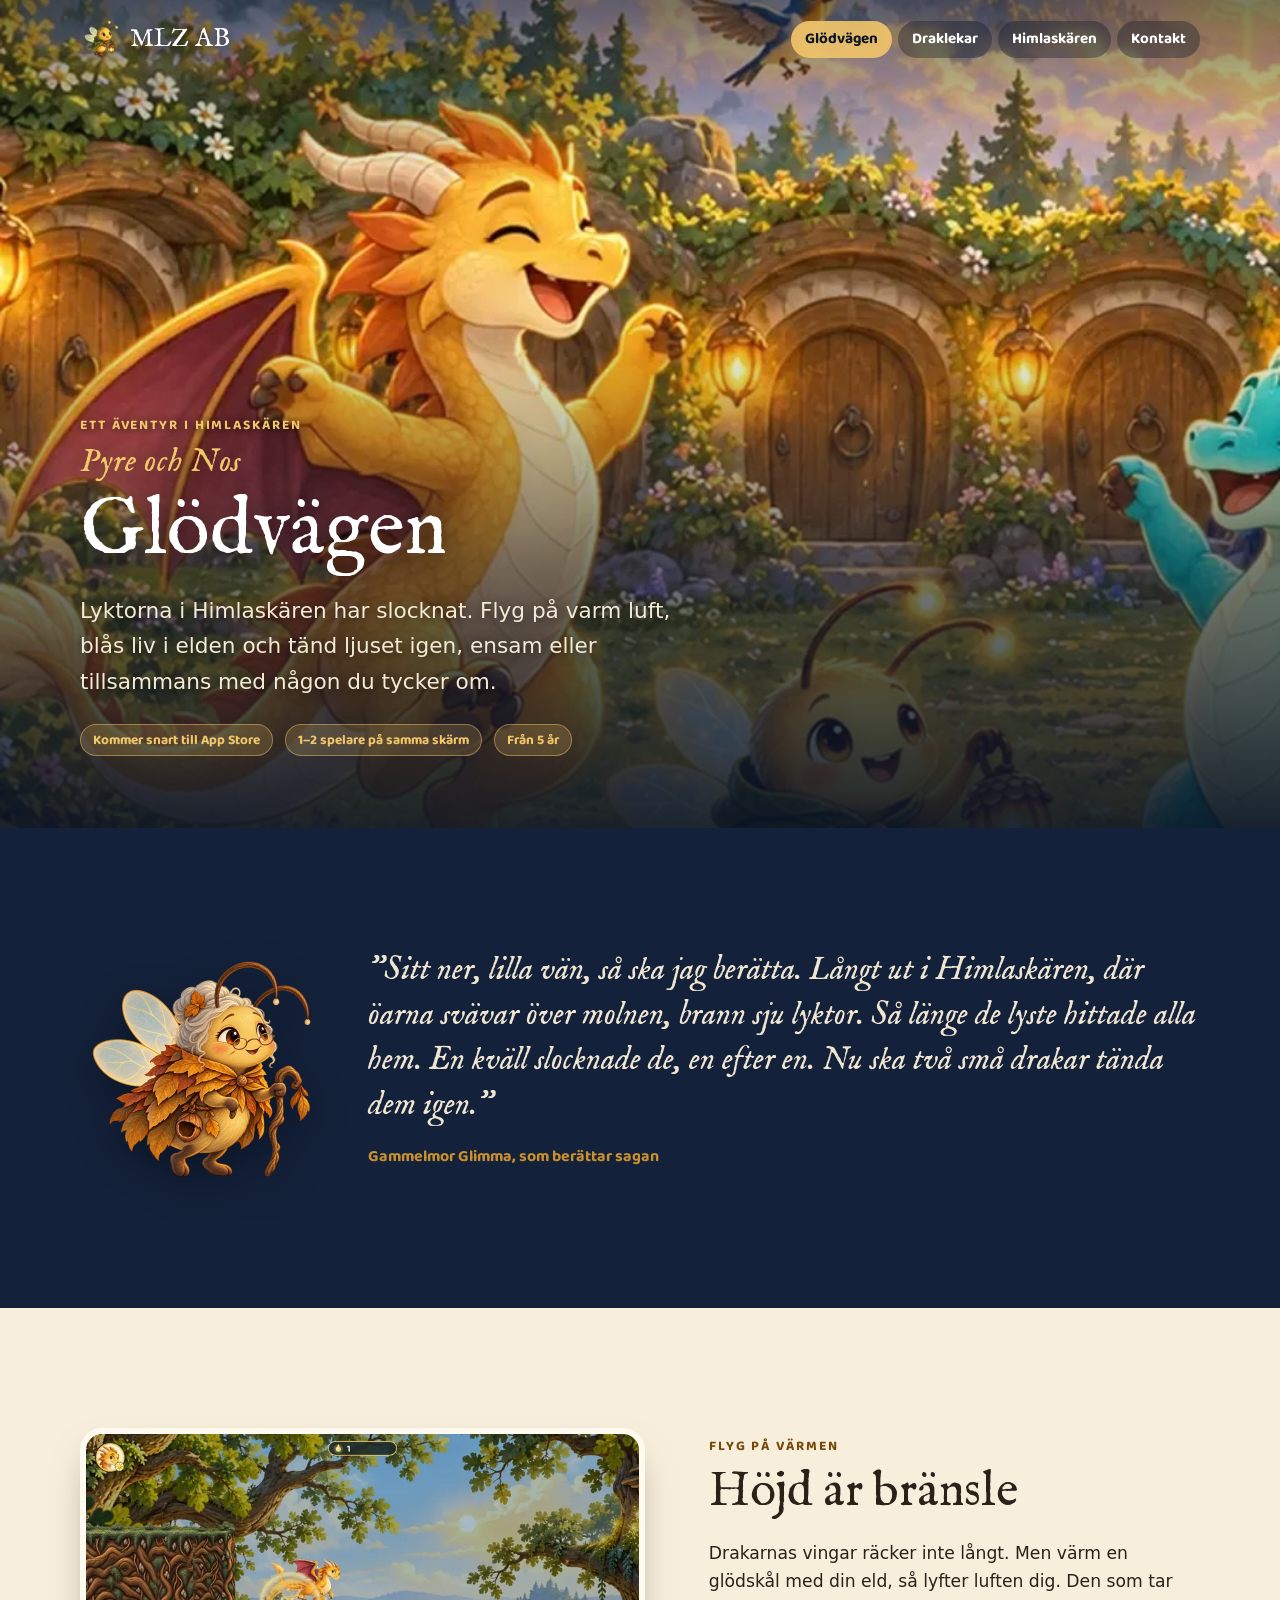
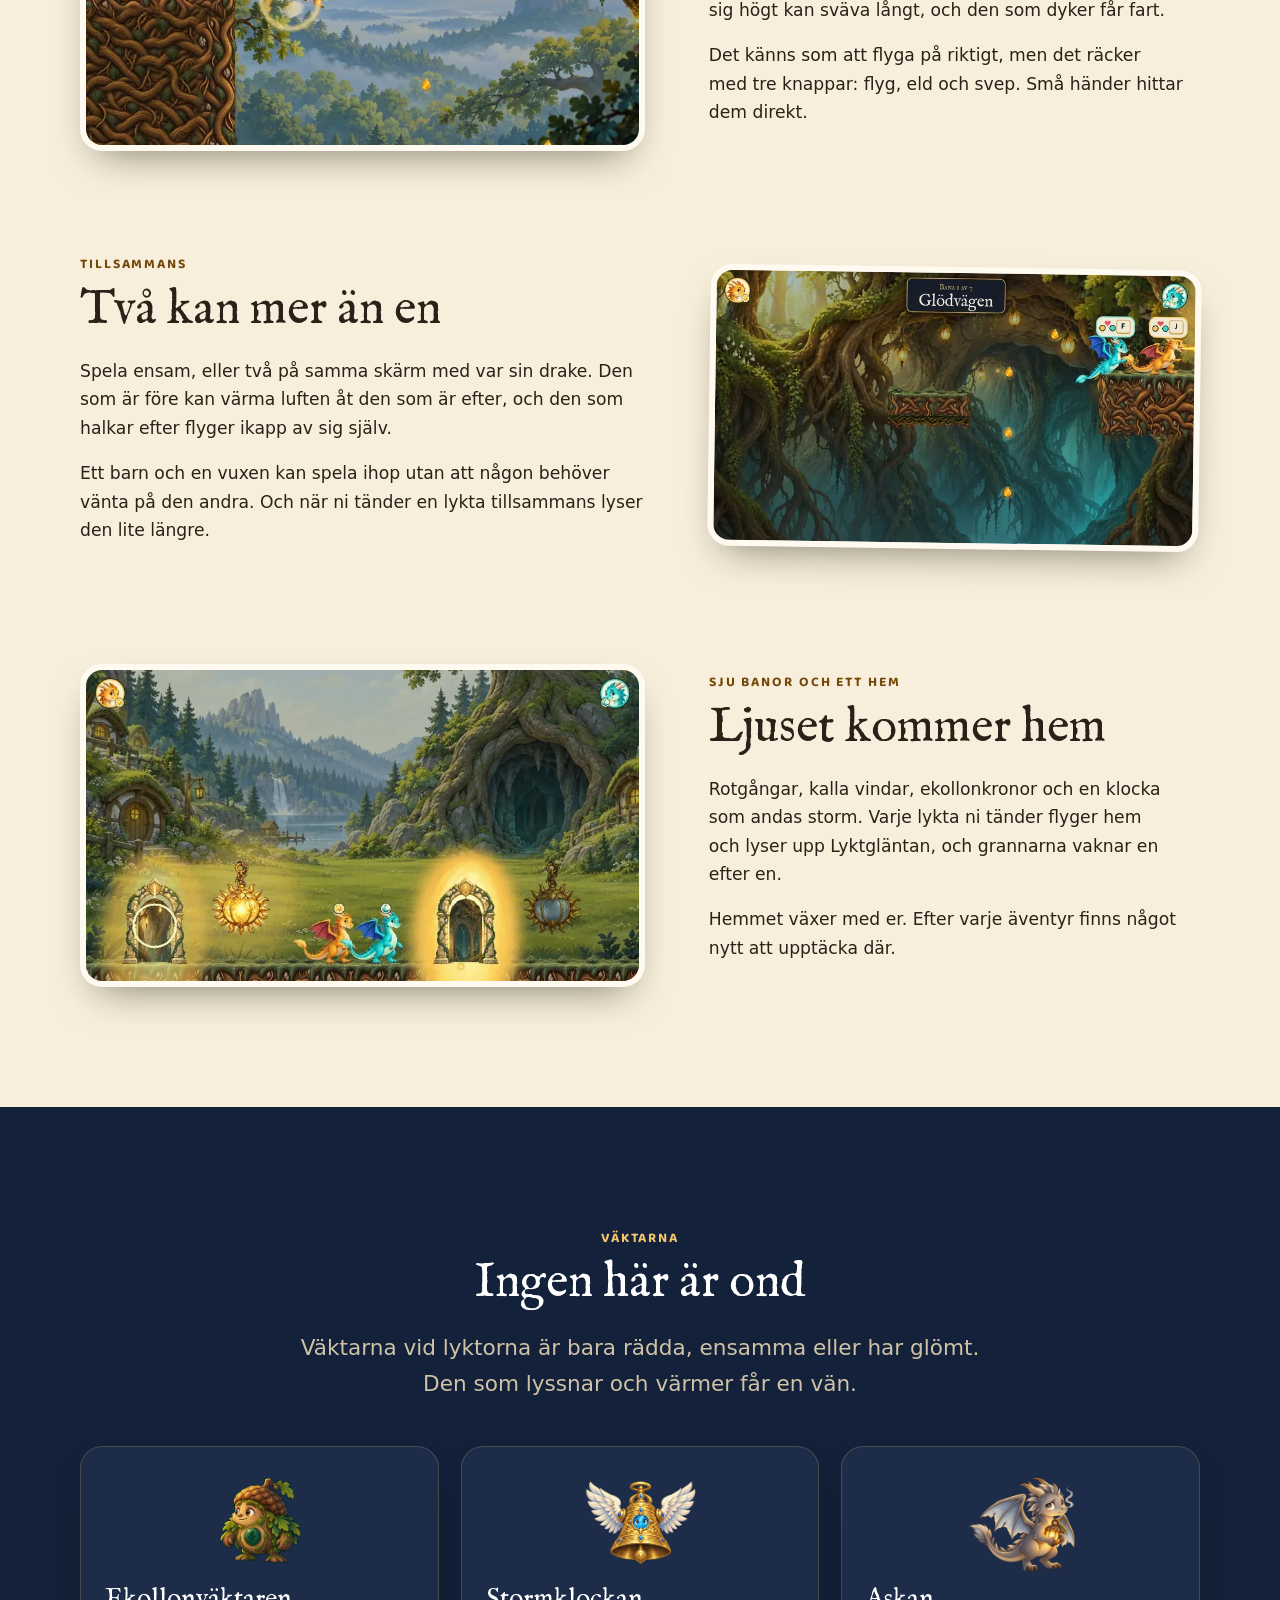
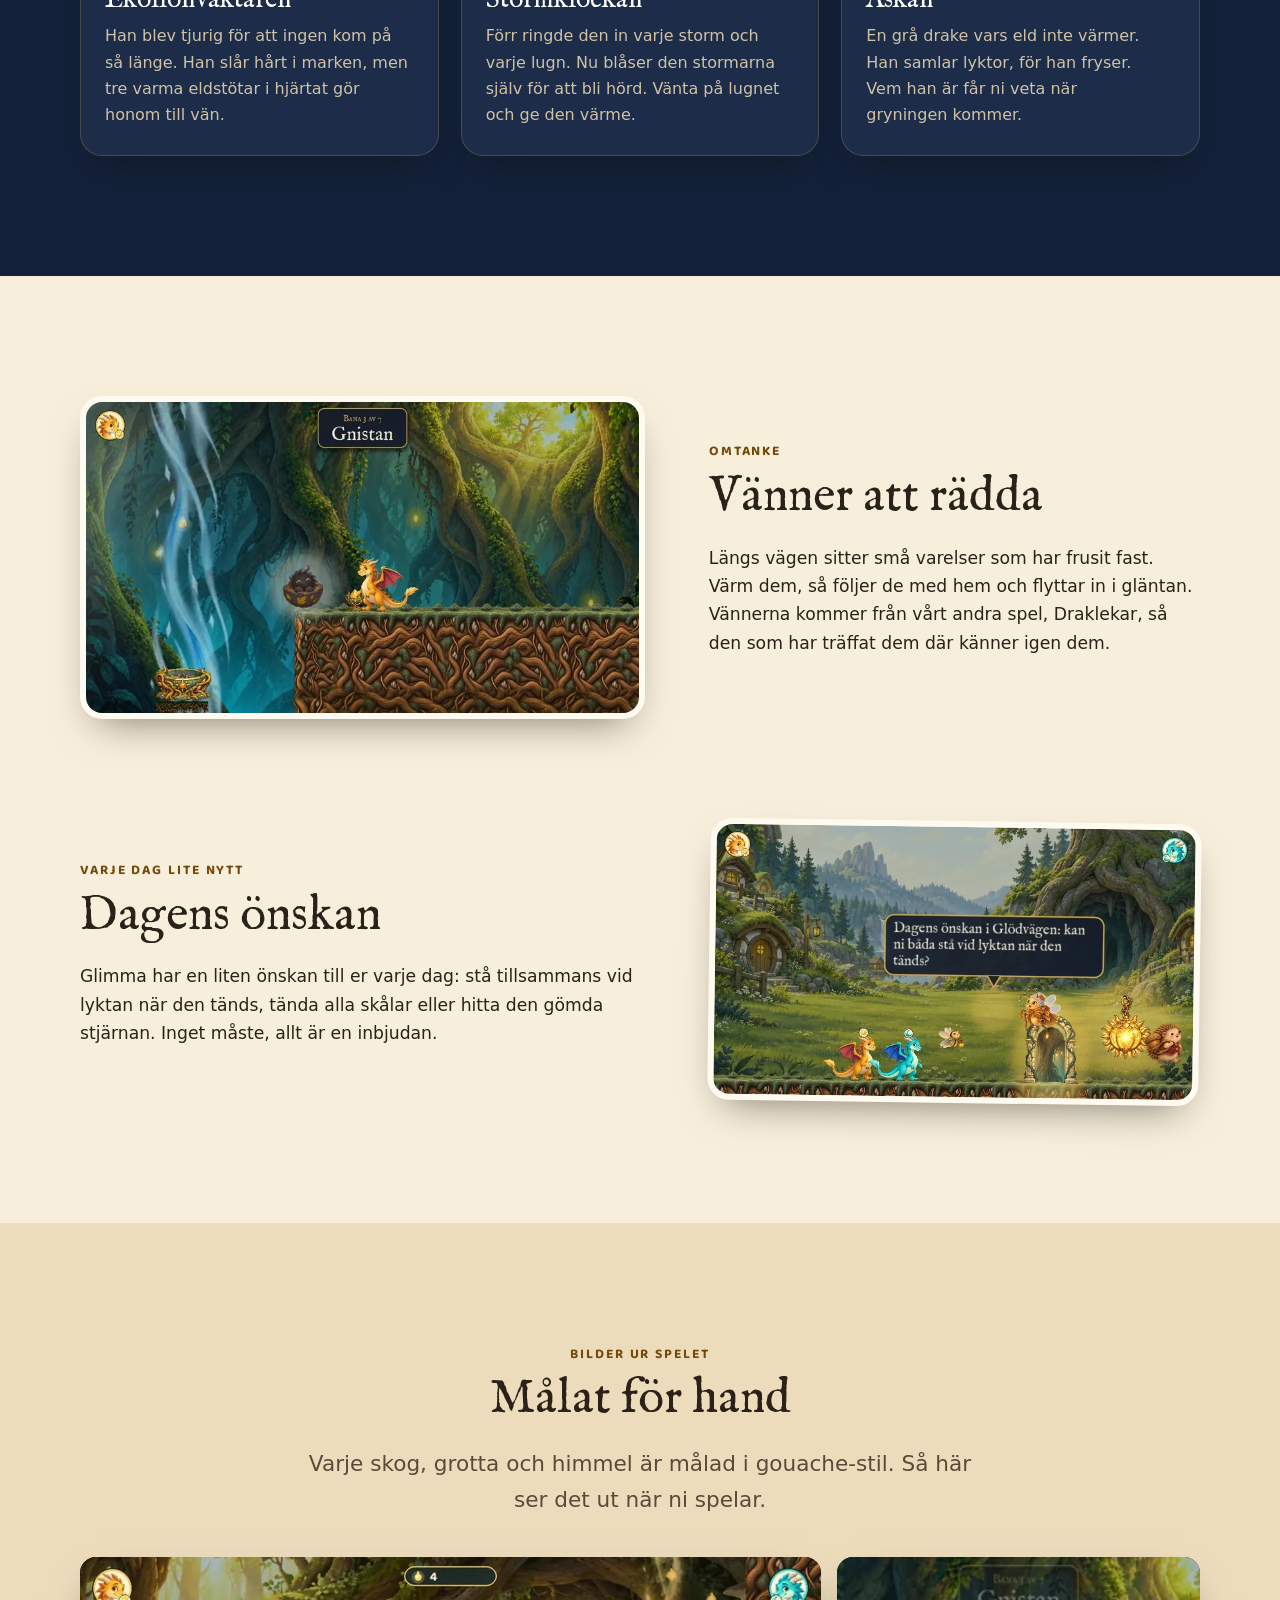
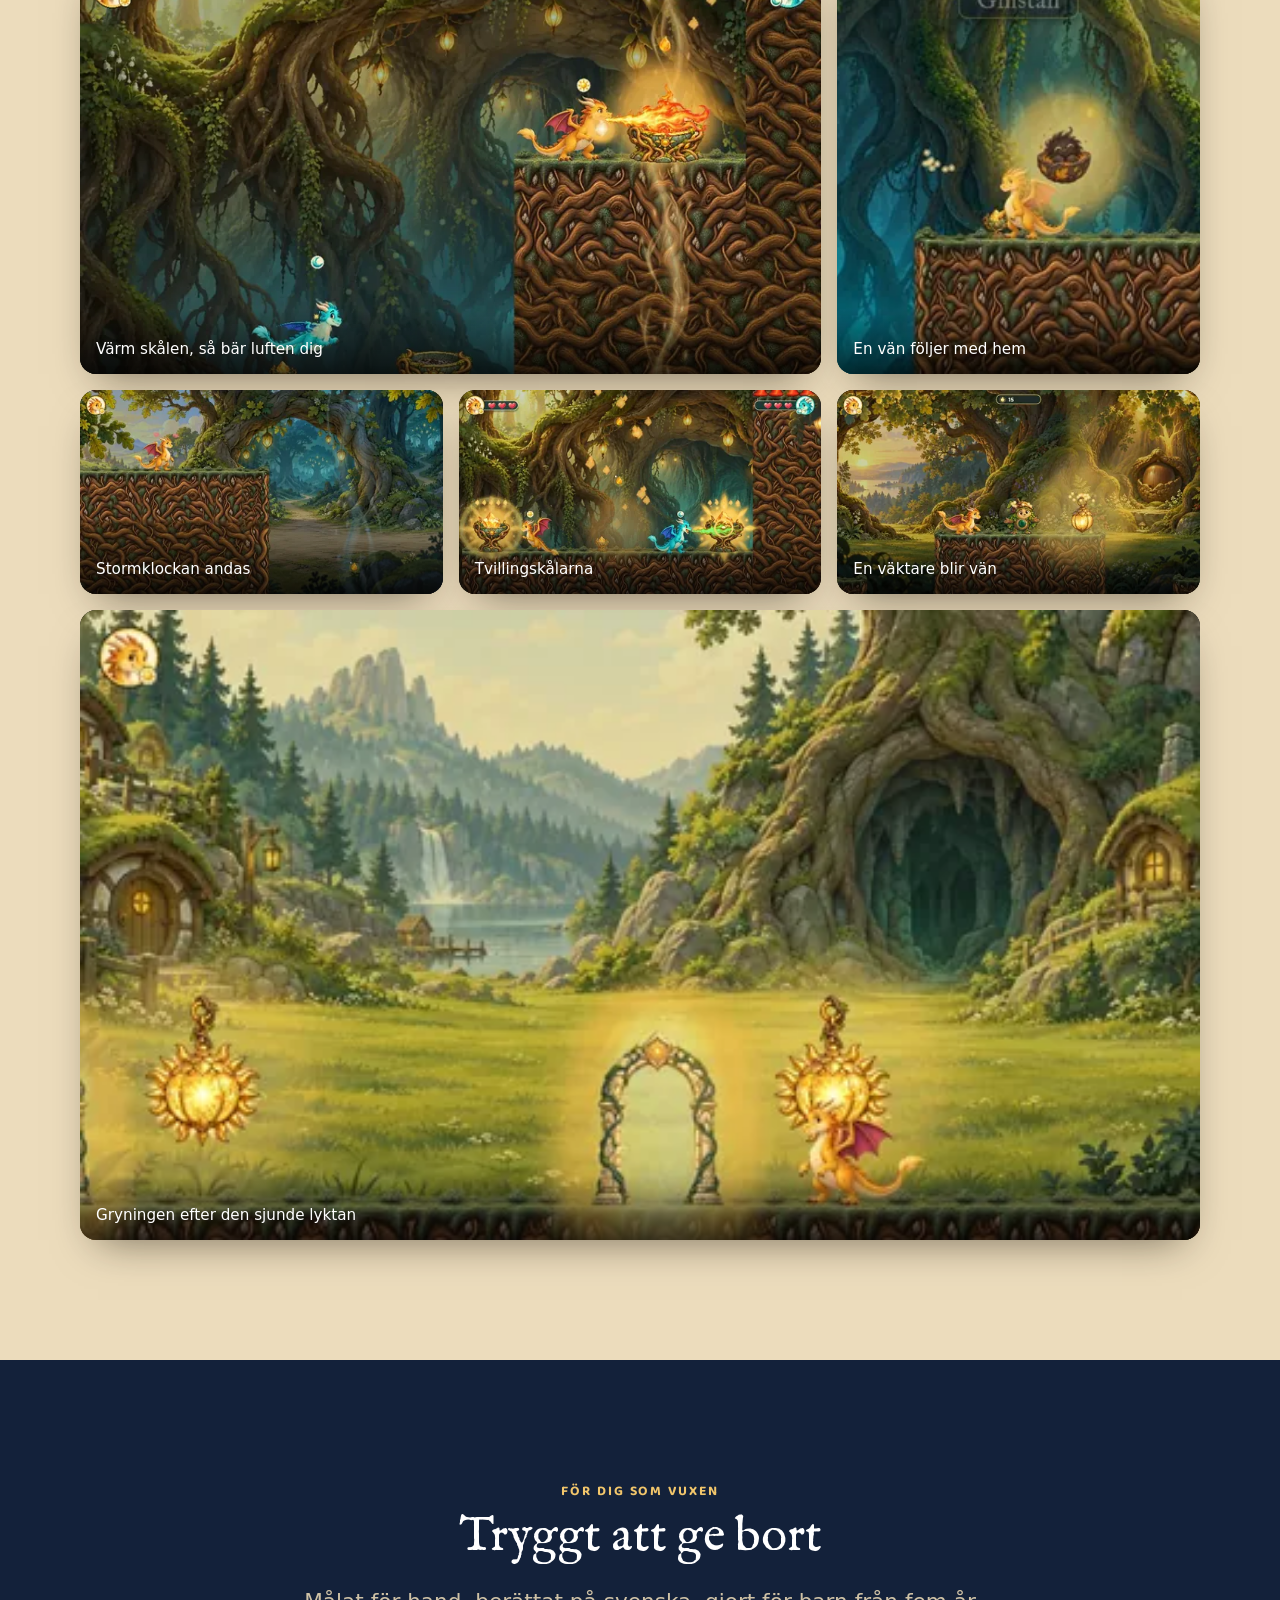
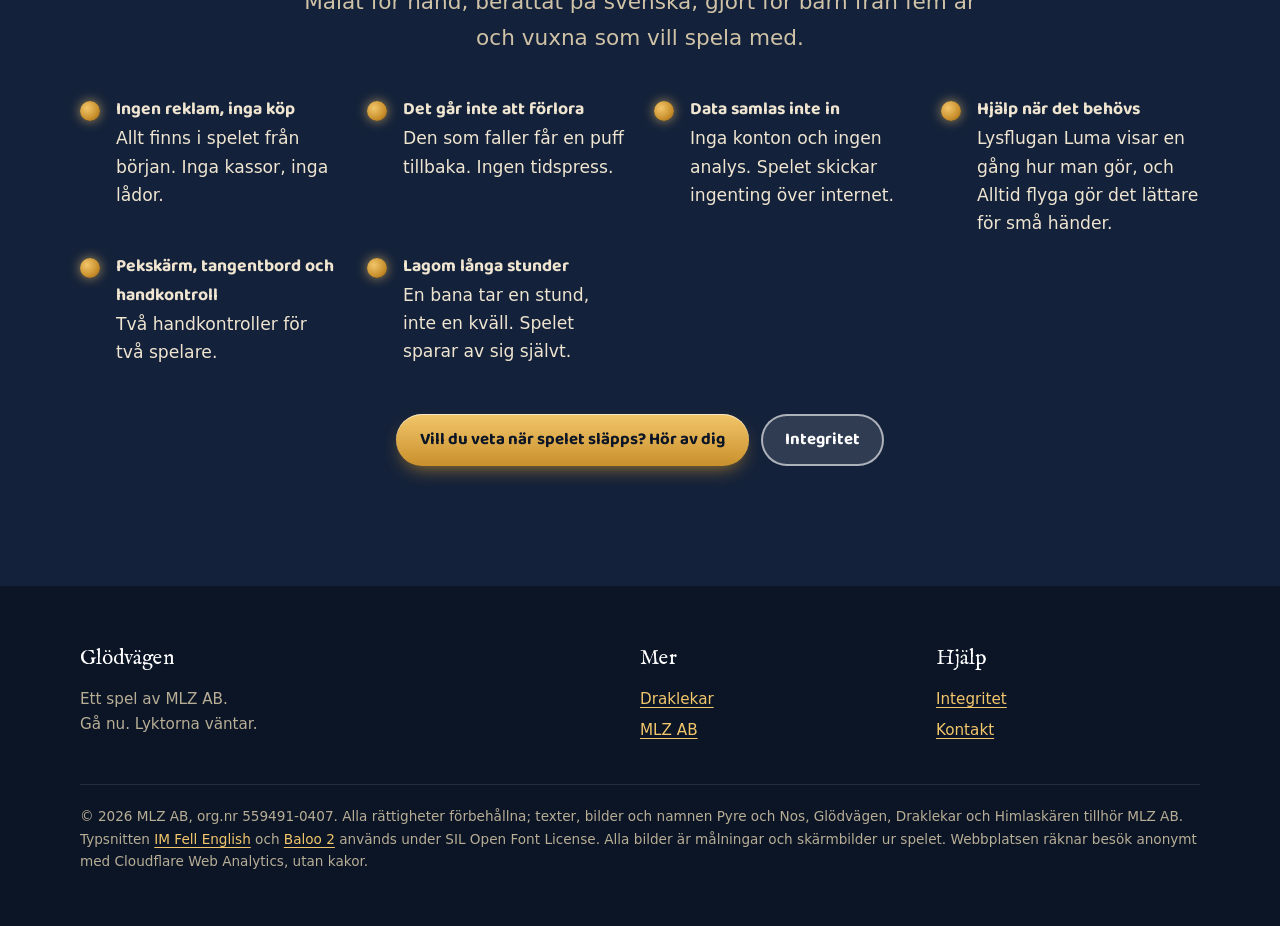
==== commit 24179342: "Glödvägen använder inte mikrofonen längre Spelet har tagit bort "blås eld i mikrofonen". Integritets" ====
--- a/dragonaventyret/index.html
+++ b/dragonaventyret/index.html
@@ -144,7 +144,6 @@
           <p class="overrubrik">Varje dag lite nytt</p>
           <h2>Dagens önskan</h2>
           <p>Glimma har en liten önskan till er varje dag: stå tillsammans vid lyktan när den tänds, tända alla skålar eller hitta den gömda stjärnan. Inget måste, allt är en inbjudan.</p>
-          <p>Om ni vill kan ni blåsa i telefonen så sprutar draken eld. Bara ljudnivån läses, ingenting spelas in.</p>
         </div>
       </div>
     </div>
--- a/stil.css
+++ b/stil.css
@@ -334,3 +334,11 @@
 /* Serienamnet ovanför speltiteln */
 .serie { display: block; font-size: 0.42em; font-style: italic; letter-spacing: 0.02em; margin-bottom: 0.15em; color: var(--guld-ljus); }
 h3 .serie { font-size: 0.55em; }
+
+/* Skärmbilder ur vuxenläget */
+.vuxenbilder { display: grid; grid-template-columns: repeat(3, 1fr); gap: clamp(16px, 2.4vw, 28px); align-items: start; }
+.vuxenbilder figure { margin: 0; }
+.vuxenbilder img { display: block; width: 100%; height: auto; border-radius: 18px; box-shadow: var(--skugga); background: #ecdfc0; padding: 10px; }
+.vuxenbilder figcaption { margin-top: 14px; font-size: 0.98rem; color: var(--black-mjuk); }
+.vuxenbilder figcaption strong { display: block; font-family: var(--knapp); font-size: 1.1rem; color: var(--black); }
+@media (max-width: 860px) { .vuxenbilder { grid-template-columns: 1fr; max-width: 460px; margin-inline: auto; gap: 32px; } }
